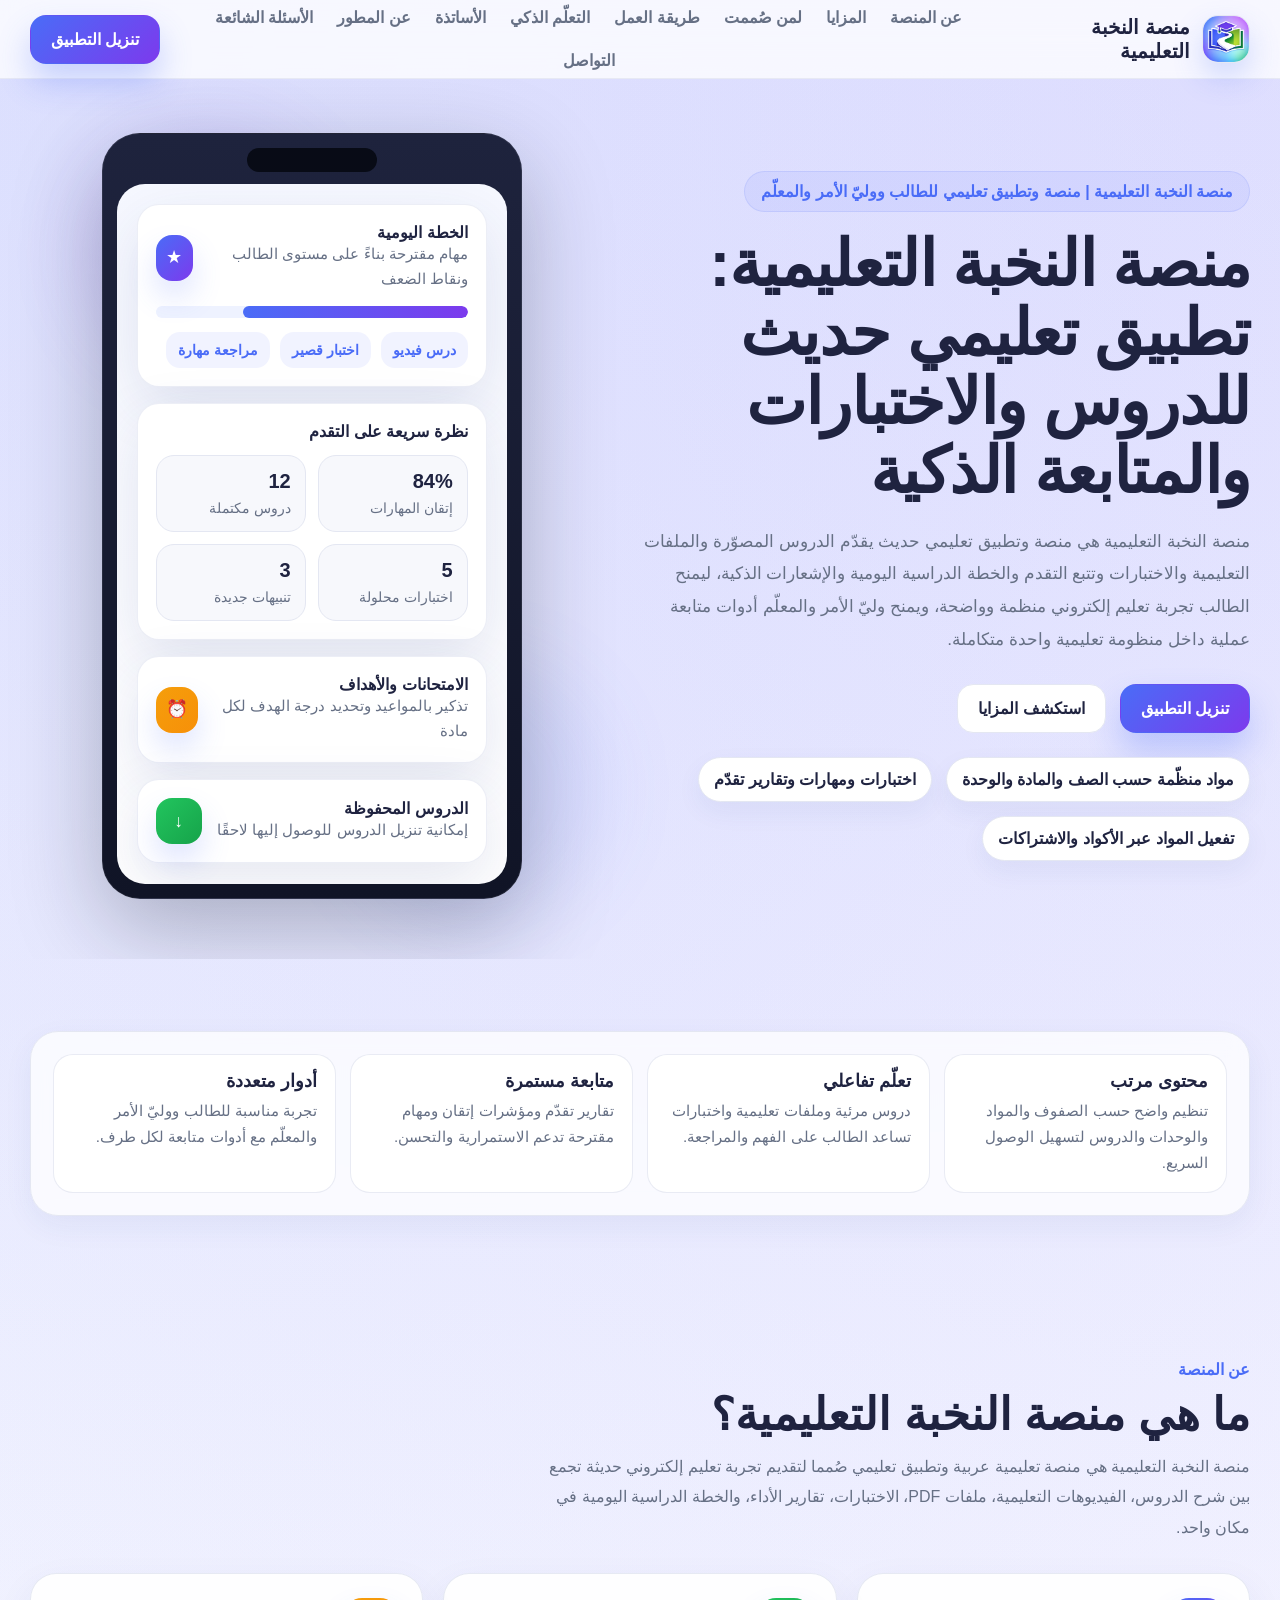
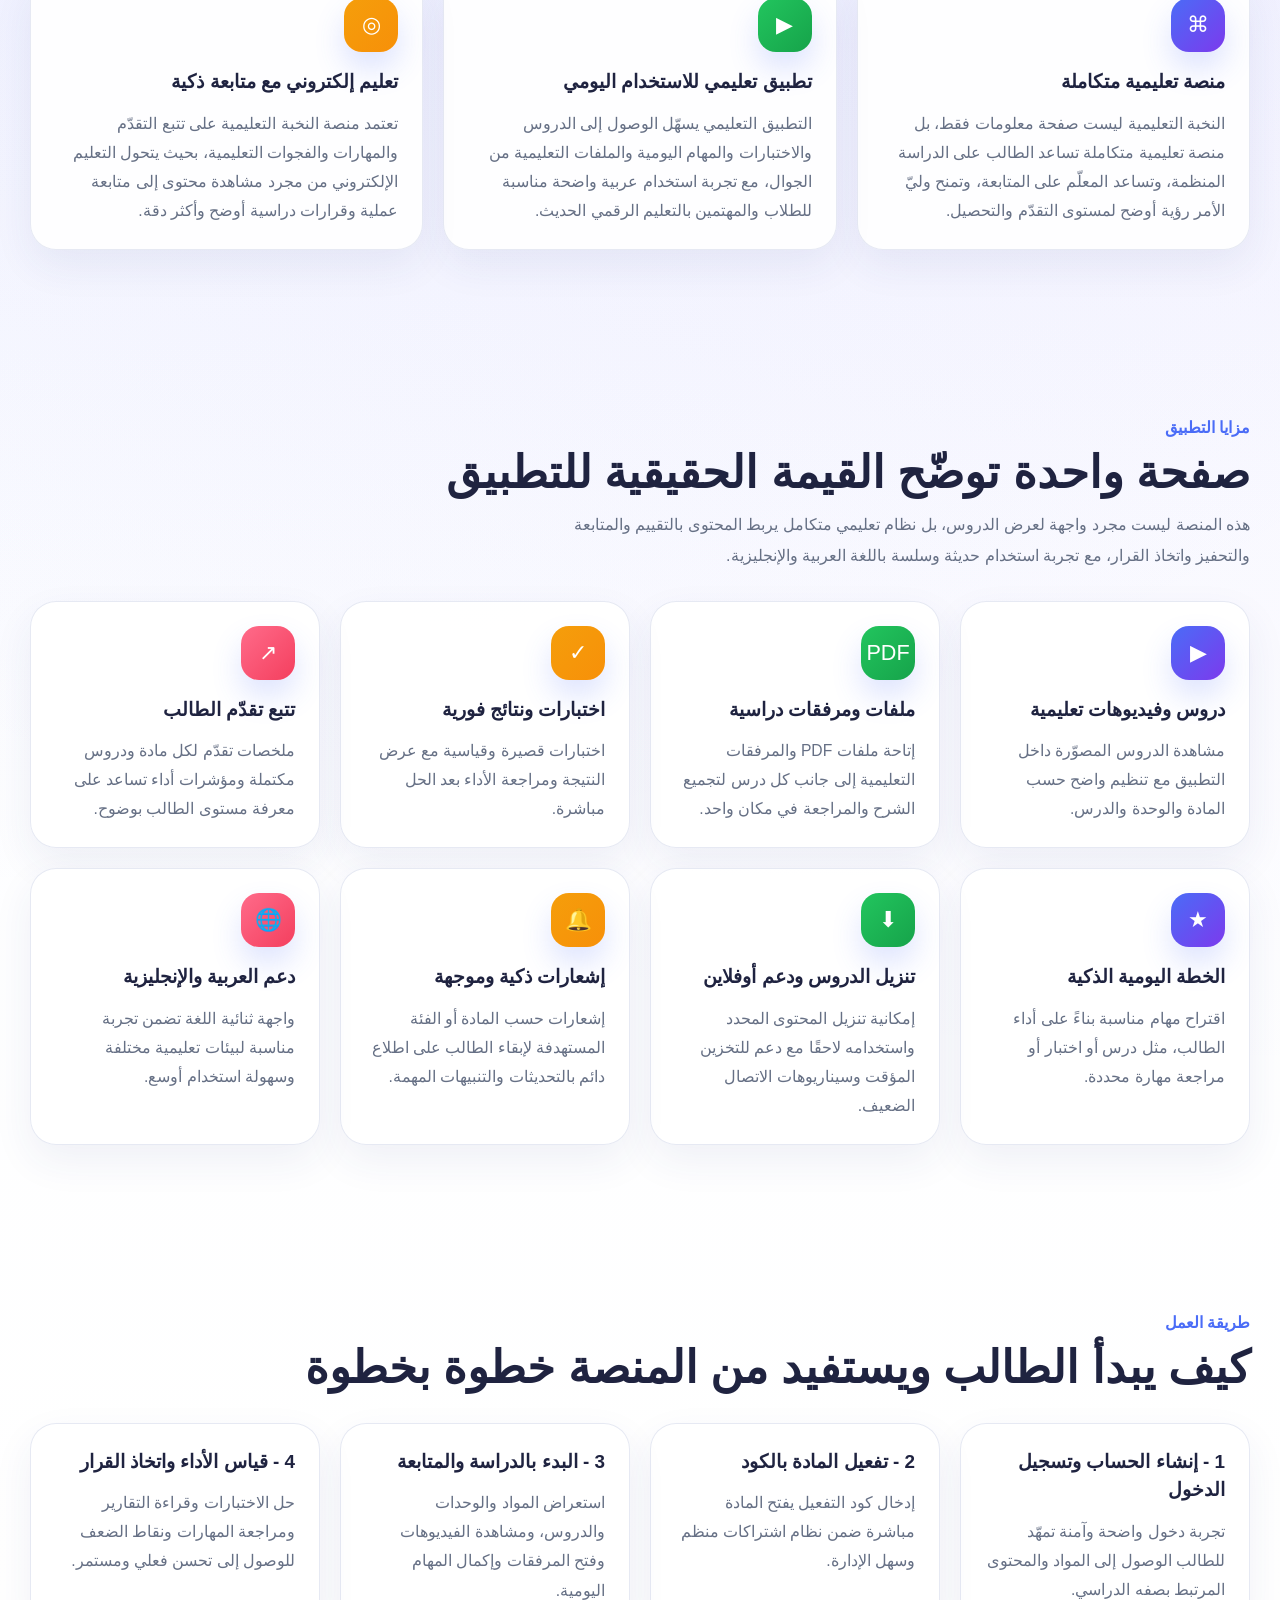
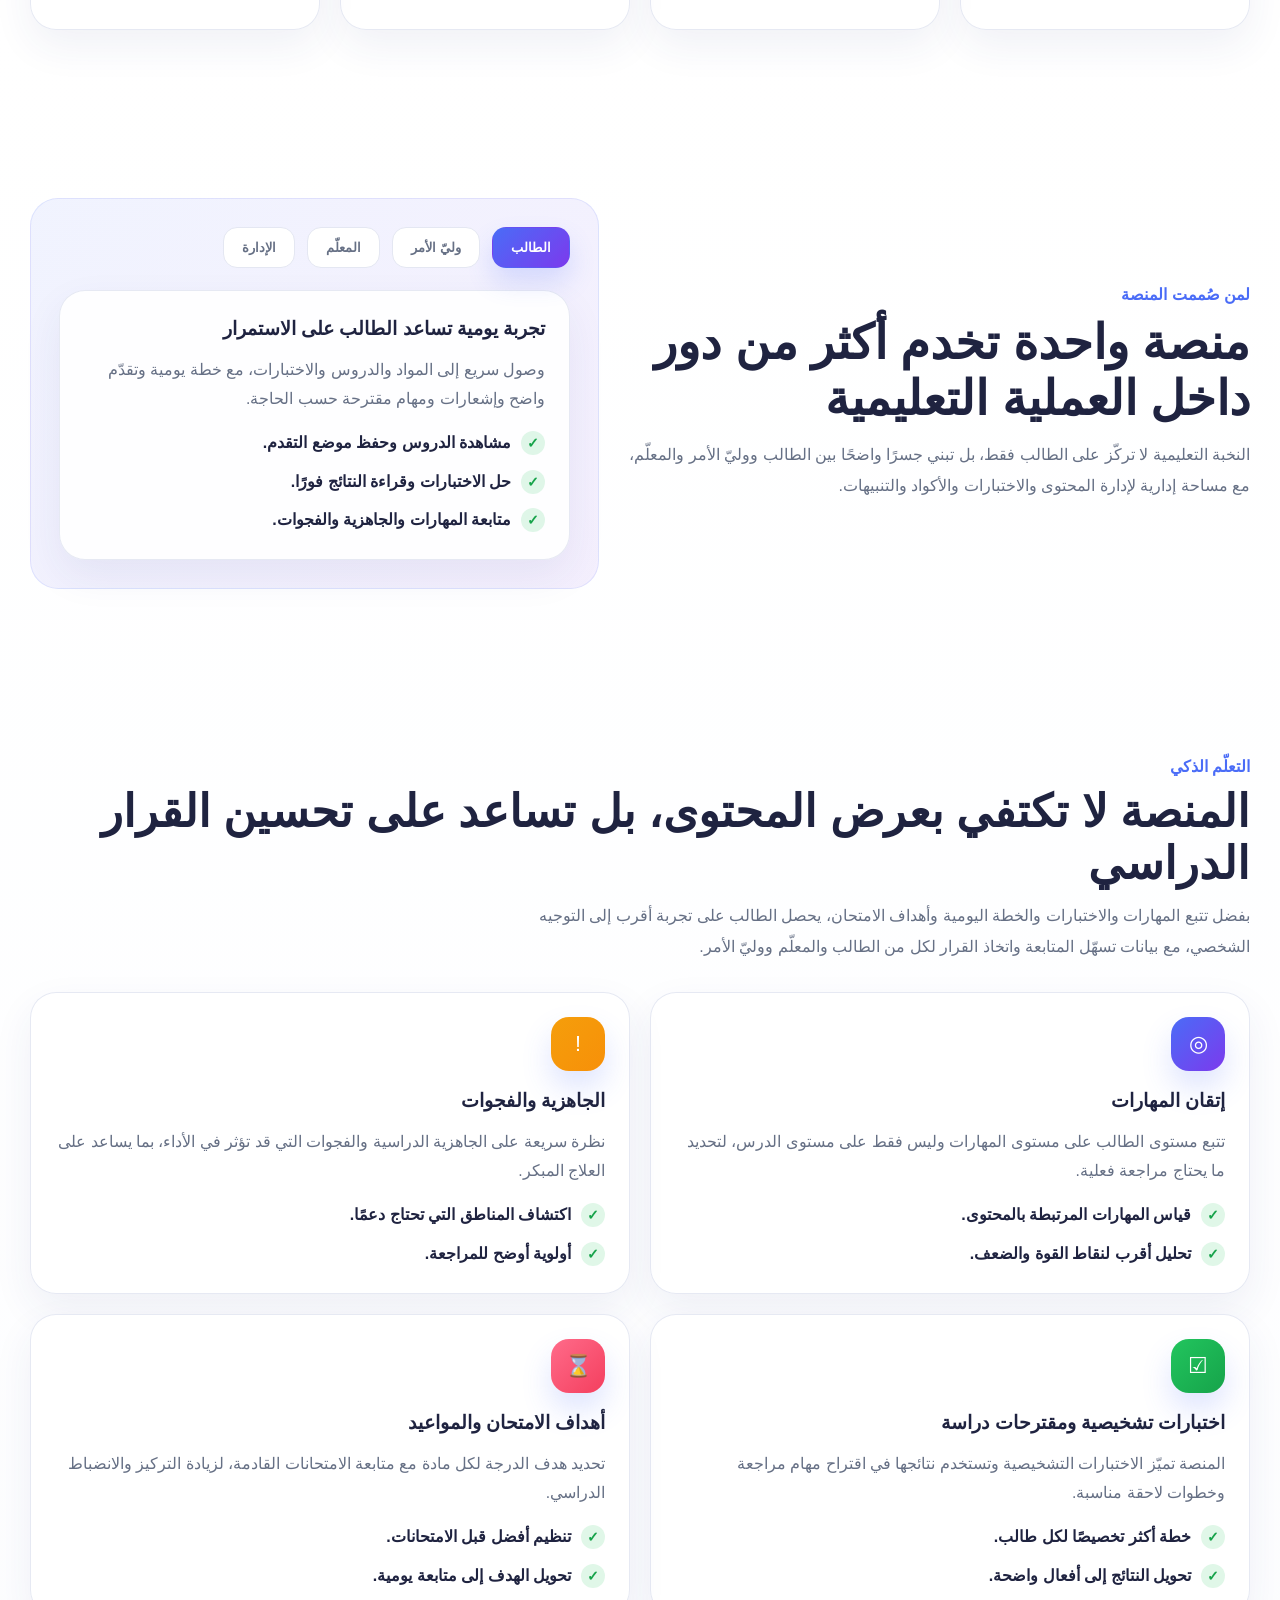
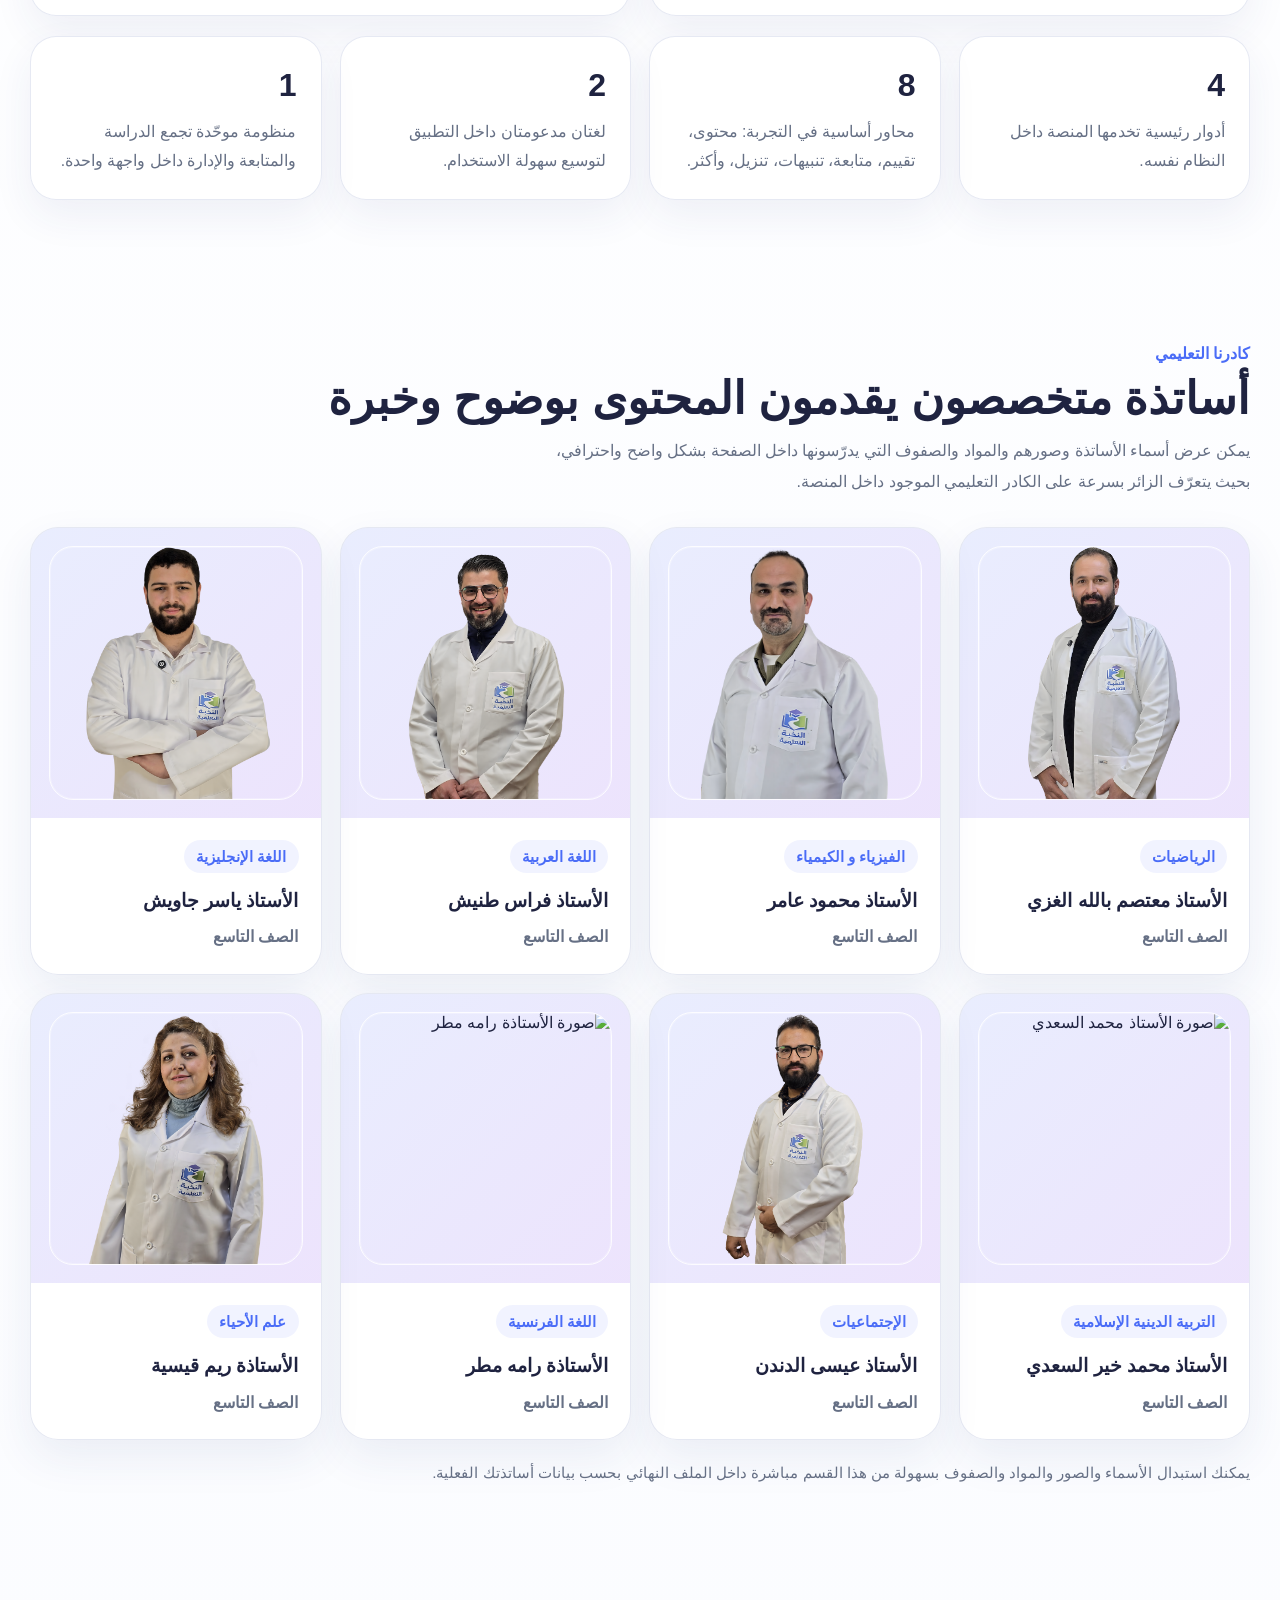
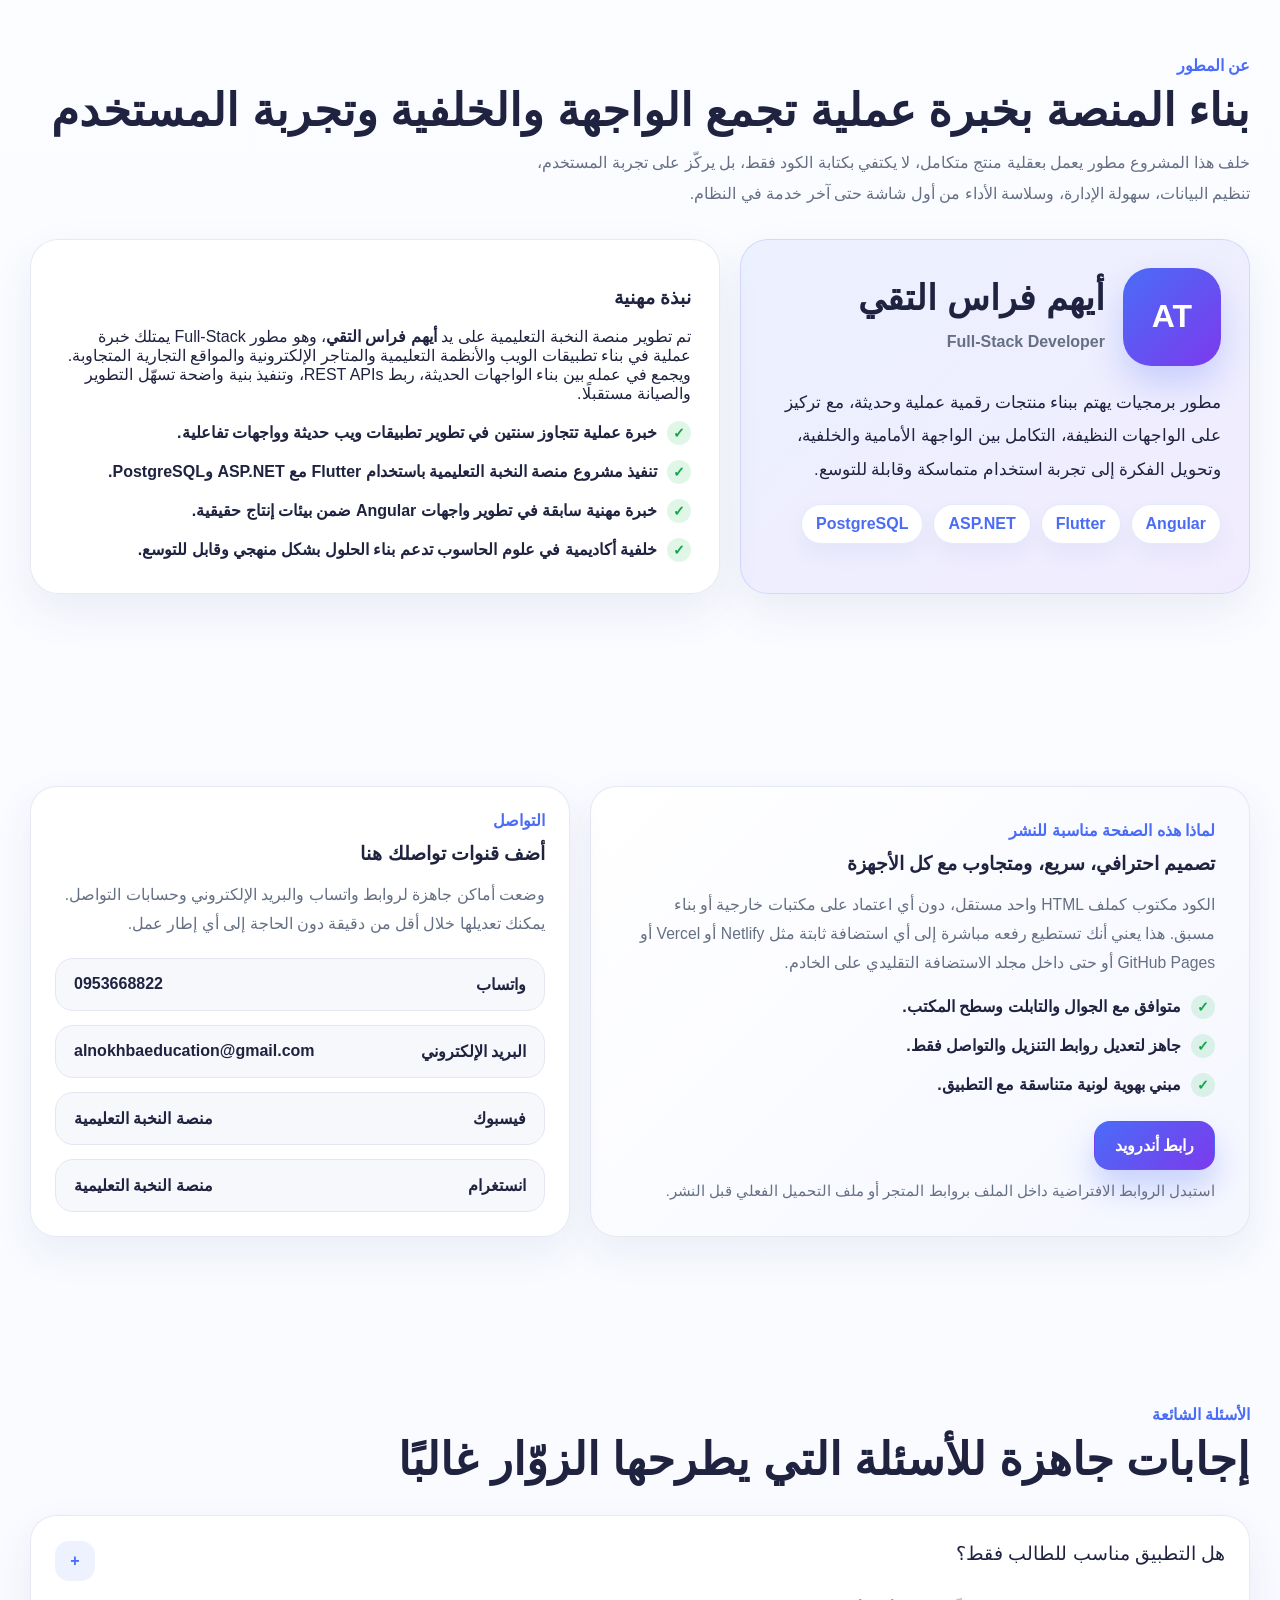
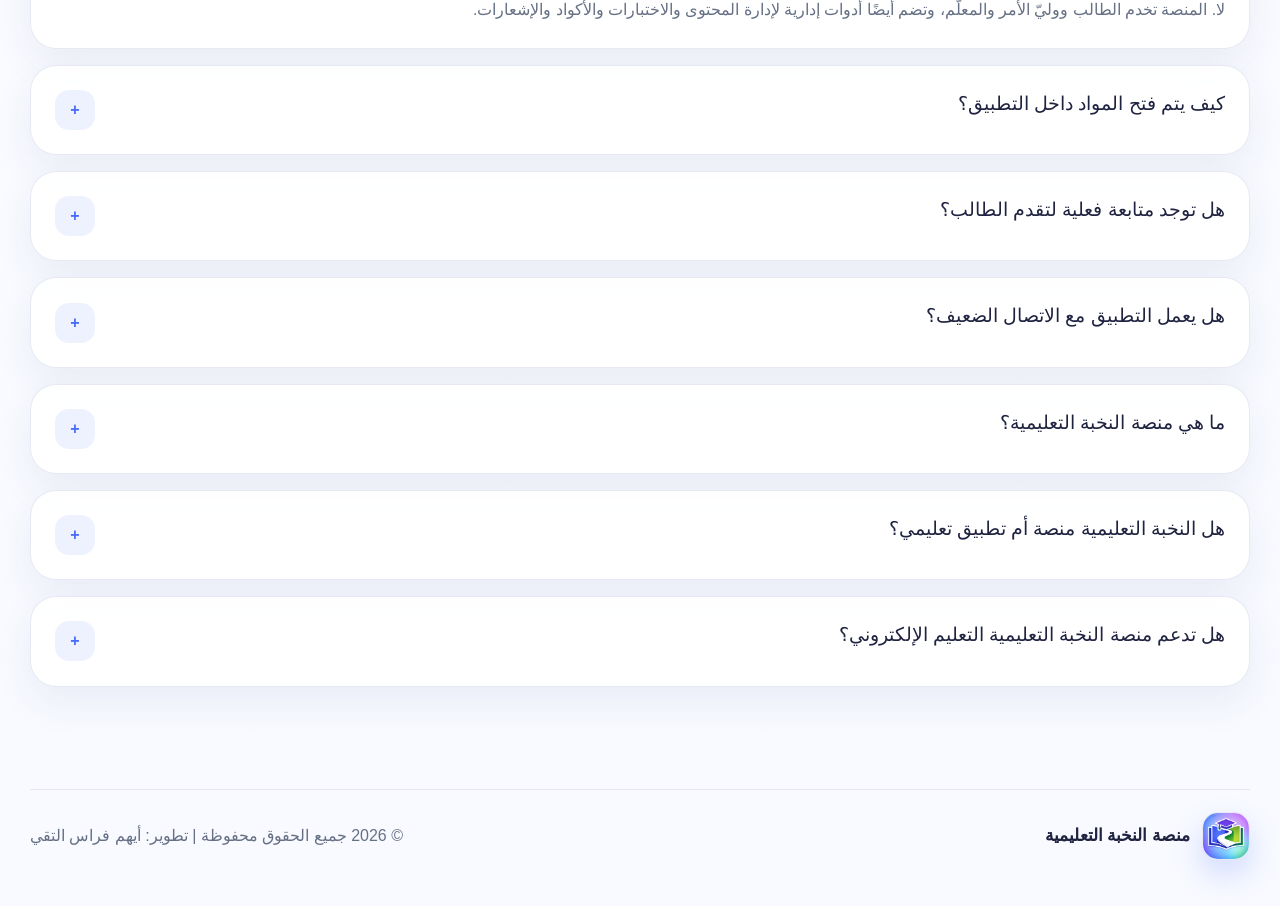
==== index.html @ c8207cd1 "#7 : edits photo" ====
<!DOCTYPE html>
<html lang="ar" dir="rtl">
<head>
  <meta charset="UTF-8" />
  <meta name="viewport" content="width=device-width, initial-scale=1.0" />

  <title>منصة النخبة التعليمية | تطبيق تعليمي للدروس والاختبارات والمتابعة الذكية</title>
  <meta name="description" content="منصة النخبة التعليمية هي منصة وتطبيق تعليمي حديث يوفّر الدروس والفيديوهات التعليمية والاختبارات وتتبع التقدم والخطة الدراسية اليومية والمتابعة الذكية للطلاب." />
  <meta name="keywords" content="منصة النخبة التعليمية, النخبة التعليمية, النخبة, التعليم, منصة تعليمية, تطبيق تعليمي, تعليم إلكتروني, دروس, اختبارات, متابعة الطلاب, الخطة الدراسية, تعليم ذكي" />
  <meta name="robots" content="index, follow, max-image-preview:large" />
  <meta name="author" content="أيهم فراس التقي" />
  <meta name="theme-color" content="#4A6CF7" />

  <link rel="canonical" href="https://alnokhbaeducation.com/" />
  <link rel="icon" type="image/jpeg" href="logo.jpg" />

  <meta property="og:locale" content="ar_AR" />
  <meta property="og:title" content="منصة النخبة التعليمية" />
  <meta property="og:description" content="تجربة تعليمية حديثة تجمع الدروس والفيديوهات والاختبارات والمتابعة الذكية وتقارير الأداء في مكان واحد." />
  <meta property="og:type" content="website" />
  <meta property="og:url" content="https://alnokhbaeducation.com/" />
  <meta property="og:site_name" content="منصة النخبة التعليمية" />
  <meta property="og:image" content="https://alnokhbaeducation.com/logo.jpg" />
  <meta property="og:image:alt" content="شعار منصة النخبة التعليمية" />

  <meta name="twitter:card" content="summary_large_image" />
  <meta name="twitter:title" content="منصة النخبة التعليمية" />
  <meta name="twitter:description" content="تطبيق ومنصة تعليمية للدروس والاختبارات والمتابعة الذكية والخطة الدراسية اليومية." />
  <meta name="twitter:image" content="https://alnokhbaeducation.com/logo.jpg" />

  <script type="application/ld+json">
  {
    "@context": "https://schema.org",
    "@graph": [
      {
        "@type": "EducationalOrganization",
        "name": "منصة النخبة التعليمية",
        "alternateName": ["النخبة التعليمية", "النخبة"],
        "url": "https://alnokhbaeducation.com/",
        "logo": "https://alnokhbaeducation.com/logo.jpg",
        "description": "منصة تعليمية حديثة للدروس والفيديوهات التعليمية والاختبارات والمتابعة الذكية وتتبع التقدم والخطة اليومية.",
        "inLanguage": "ar",
        "keywords": [
          "منصة النخبة التعليمية",
          "النخبة التعليمية",
          "النخبة",
          "التعليم",
          "منصة تعليمية",
          "تطبيق تعليمي",
          "تعليم إلكتروني",
          "اختبارات",
          "دروس"
        ]
      },
      {
        "@type": "WebSite",
        "name": "منصة النخبة التعليمية",
        "url": "https://alnokhbaeducation.com/",
        "inLanguage": "ar",
        "potentialAction": {
          "@type": "SearchAction",
          "target": "https://alnokhbaeducation.com/?q={search_term_string}",
          "query-input": "required name=search_term_string"
        }
      }
    ]
  }
  </script>
  <style>
    :root {
      --primary: #4A6CF7;
      --primary-2: #6C4DFF;
      --secondary: #22C55E;
      --accent: #7C3AED;
      --dark: #121212;
      --text: #1F2340;
      --muted: #667085;
      --line: #E4E7F2;
      --surface: #ffffff;
      --surface-2: #F7F8FC;
      --surface-3: #EEF2FF;
      --danger: #FF6B8A;
      --warning: #F79009;
      --shadow: 0 20px 60px rgba(41, 61, 133, 0.12);
      --radius-xl: 30px;
      --radius-lg: 22px;
      --radius-md: 16px;
      --max: 1220px;
    }

    * { box-sizing: border-box; }
    html { scroll-behavior: smooth; }
    body {
      margin: 0;
      font-family: "Segoe UI", Tahoma, Arial, sans-serif;
      color: var(--text);
      background:
        radial-gradient(circle at top right, rgba(108, 77, 255, 0.12), transparent 30%),
        radial-gradient(circle at top left, rgba(74, 108, 247, 0.12), transparent 28%),
        linear-gradient(180deg, #F8FAFF 0%, #FFFFFF 36%, #F8FAFF 100%);
    }

    a { color: inherit; text-decoration: none; }
    img { max-width: 100%; display: block; }
    .container { width: min(calc(100% - 32px), var(--max)); margin-inline: auto; }
    .section { padding: 96px 0; }
    .section-sm { padding: 72px 0; }

    .topbar {
      position: sticky;
      top: 0;
      z-index: 100;
      backdrop-filter: blur(18px);
      background: rgba(255,255,255,0.76);
      border-bottom: 1px solid rgba(228, 231, 242, 0.85);
    }

    .nav {
      display: flex;
      align-items: center;
      justify-content: space-between;
      gap: 18px;
      min-height: 78px;
    }

    .brand {
      display: inline-flex;
      align-items: center;
      gap: 12px;
      font-weight: 900;
      font-size: 1.05rem;
      color: var(--text);
    }

    .brand-mark {
      width: 48px;
      height: 48px;
      border-radius: 16px;
      overflow: hidden;
      background: #ffffff;
      display: grid;
      place-items: center;
      box-shadow: 0 14px 30px rgba(74,108,247,0.22);
      border: 1px solid rgba(228, 231, 242, 0.9);
      flex-shrink: 0;
    }

    .brand-mark img {
      width: 100%;
      height: 100%;
      object-fit: cover;
      display: block;
    }

    .nav-links {
      display: flex;
      align-items: center;
      gap: 24px;
      color: var(--muted);
      font-weight: 700;
      flex-wrap: wrap;
      justify-content: center;
    }

    .nav-links a:hover,
    .nav-links a.active { color: var(--primary); }

    .nav-actions {
      display: flex;
      align-items: center;
      gap: 12px;
    }

    .download-desktop {
      display: inline-flex;
    }

    .menu-btn {
      display: none;
      width: 46px;
      height: 46px;
      border-radius: 14px;
      border: 1px solid var(--line);
      background: white;
      font-size: 1.2rem;
      cursor: pointer;
    }

    .btn {
      display: inline-flex;
      align-items: center;
      justify-content: center;
      gap: 10px;
      padding: 14px 20px;
      border-radius: 16px;
      font-weight: 800;
      transition: transform .2s ease, box-shadow .2s ease, background .2s ease;
      border: 1px solid transparent;
      cursor: pointer;
      white-space: nowrap;
    }

    .btn:hover { transform: translateY(-2px); }

    .btn-primary {
      color: white;
      background: linear-gradient(135deg, var(--primary), var(--accent));
      box-shadow: 0 18px 32px rgba(74,108,247,0.28);
    }

    .btn-soft {
      background: white;
      border-color: var(--line);
      color: var(--text);
    }

    .hero {
      padding: 54px 0 60px;
      overflow: hidden;
    }

    .hero-grid {
      display: grid;
      grid-template-columns: 1.05fr .95fr;
      gap: 34px;
      align-items: center;
    }

    .eyebrow {
      display: inline-flex;
      align-items: center;
      gap: 10px;
      padding: 10px 16px;
      border-radius: 999px;
      background: rgba(74,108,247,0.08);
      color: var(--primary);
      font-weight: 800;
      margin-bottom: 18px;
      border: 1px solid rgba(74,108,247,0.12);
    }

    h1 {
      font-size: clamp(2.1rem, 5vw, 4.2rem);
      line-height: 1.08;
      margin: 0 0 18px;
      letter-spacing: -0.02em;
    }

    .hero p {
      margin: 0;
      color: var(--muted);
      font-size: 1.08rem;
      line-height: 1.9;
      max-width: 720px;
    }

    .hero-actions,
    .hero-meta {
      display: flex;
      flex-wrap: wrap;
      gap: 14px;
      margin-top: 28px;
    }

    .hero-meta { margin-top: 24px; }

    .pill {
      display: inline-flex;
      align-items: center;
      gap: 10px;
      padding: 12px 15px;
      border-radius: 999px;
      background: white;
      border: 1px solid var(--line);
      color: var(--text);
      font-weight: 700;
      box-shadow: 0 10px 26px rgba(41, 61, 133, 0.06);
    }

    .hero-side { position: relative; }

    .glow,
    .glow-2 {
      position: absolute;
      inset: auto;
      border-radius: 999px;
      filter: blur(40px);
      opacity: .5;
      pointer-events: none;
    }

    .glow {
      width: 240px;
      height: 240px;
      background: rgba(124,58,237,0.25);
      top: 0;
      left: 10%;
    }

    .glow-2 {
      width: 260px;
      height: 260px;
      background: rgba(74,108,247,0.2);
      bottom: -20px;
      right: -10px;
    }

    .phone {
      position: relative;
      max-width: 420px;
      margin-inline: auto;
      padding: 14px;
      border-radius: 38px;
      background: linear-gradient(180deg, #1E233D, #101426);
      box-shadow: 0 30px 90px rgba(16,20,38,0.28);
      border: 1px solid rgba(255,255,255,0.08);
    }

    .phone-notch {
      width: 130px;
      height: 24px;
      border-radius: 999px;
      background: #080B16;
      margin: 0 auto 12px;
    }

    .phone-screen {
      background: linear-gradient(180deg, #F6F8FF 0%, #FFFFFF 100%);
      border-radius: 28px;
      padding: 20px;
      overflow: hidden;
      min-height: 700px;
      position: relative;
    }

    .screen-card {
      background: white;
      border-radius: 22px;
      padding: 18px;
      box-shadow: var(--shadow);
      border: 1px solid rgba(228,231,242,0.7);
    }

    .screen-card + .screen-card { margin-top: 16px; }

    .screen-row {
      display: flex;
      align-items: center;
      justify-content: space-between;
      gap: 12px;
    }

    .screen-title {
      font-weight: 900;
      font-size: 1rem;
    }

    .screen-muted {
      color: var(--muted);
      font-size: .92rem;
      line-height: 1.7;
    }

    .progress {
      margin-top: 14px;
      height: 12px;
      background: #EEF2FF;
      border-radius: 999px;
      overflow: hidden;
    }

    .progress > span {
      display: block;
      height: 100%;
      border-radius: inherit;
      background: linear-gradient(90deg, var(--primary), var(--accent));
    }

    .mini-grid {
      display: grid;
      grid-template-columns: repeat(2, 1fr);
      gap: 12px;
      margin-top: 14px;
    }

    .mini-item {
      padding: 14px;
      border-radius: 18px;
      background: var(--surface-2);
      border: 1px solid var(--line);
    }

    .mini-item b { display: block; margin-bottom: 6px; font-size: 1.25rem; }
    .mini-item span { color: var(--muted); font-size: .88rem; }

    .chip-row { display: flex; gap: 10px; flex-wrap: wrap; margin-top: 14px; }
    .chip {
      padding: 10px 12px;
      border-radius: 14px;
      background: rgba(74,108,247,0.08);
      color: var(--primary);
      font-weight: 800;
      font-size: .9rem;
    }

    .trusted {
      padding: 22px;
      border: 1px solid var(--line);
      border-radius: 28px;
      background: rgba(255,255,255,0.75);
      backdrop-filter: blur(10px);
      display: grid;
      grid-template-columns: repeat(4, 1fr);
      gap: 14px;
      box-shadow: 0 10px 30px rgba(41,61,133,0.06);
    }

    .trusted-item {
      padding: 16px 18px;
      border-radius: 20px;
      background: white;
      border: 1px solid rgba(228,231,242,.8);
      min-height: 100%;
    }

    .trusted-item b {
      display: block;
      margin-bottom: 6px;
      font-size: 1.1rem;
    }

    .trusted-item span {
      color: var(--muted);
      line-height: 1.7;
      font-size: .95rem;
    }

    .section-head {
      display: flex;
      align-items: end;
      justify-content: space-between;
      gap: 20px;
      margin-bottom: 30px;
      flex-wrap: wrap;
    }

    .section-head h2 {
      margin: 0;
      font-size: clamp(1.7rem, 4vw, 2.8rem);
      line-height: 1.15;
    }

    .section-head p {
      margin: 12px 0 0;
      color: var(--muted);
      line-height: 1.9;
      max-width: 720px;
    }

    .section-tag {
      display: inline-flex;
      align-items: center;
      gap: 8px;
      color: var(--primary);
      font-weight: 800;
      margin-bottom: 10px;
    }

    .grid-3,
    .grid-4,
    .grid-2 {
      display: grid;
      gap: 20px;
    }

    .grid-3 { grid-template-columns: repeat(3, 1fr); }
    .grid-4 { grid-template-columns: repeat(4, 1fr); }
    .grid-2 { grid-template-columns: repeat(2, 1fr); }

    .feature-card,
    .info-card,
    .step,
    .audience-panel,
    .faq-item,
    .cta-box,
    .contact-box,
    .stat-card {
      background: rgba(255,255,255,0.9);
      border: 1px solid rgba(228,231,242,0.9);
      border-radius: 26px;
      padding: 24px;
      box-shadow: 0 16px 40px rgba(41,61,133,0.07);
    }

    .feature-card:hover,
    .info-card:hover,
    .step:hover,
    .stat-card:hover {
      transform: translateY(-4px);
      transition: transform .2s ease;
    }

    .icon {
      width: 54px;
      height: 54px;
      border-radius: 18px;
      display: grid;
      place-items: center;
      color: white;
      font-size: 1.35rem;
      margin-bottom: 16px;
      box-shadow: 0 16px 30px rgba(74,108,247,0.18);
    }

    .icon.primary { background: linear-gradient(135deg, var(--primary), var(--accent)); }
    .icon.success { background: linear-gradient(135deg, var(--secondary), #16A34A); }
    .icon.warning { background: linear-gradient(135deg, #F59E0B, var(--warning)); }
    .icon.pink { background: linear-gradient(135deg, #FF6B8A, #F43F5E); }

    .feature-card h3,
    .info-card h3,
    .step h3,
    .audience-panel h3,
    .cta-box h3,
    .contact-box h3,
    .faq-q,
    .stat-card h3 {
      margin: 0 0 12px;
      font-size: 1.18rem;
      line-height: 1.5;
    }

    .feature-card p,
    .info-card p,
    .step p,
    .audience-panel p,
    .cta-box p,
    .contact-box p,
    .faq-a,
    .stat-card p {
      margin: 0;
      color: var(--muted);
      line-height: 1.85;
      font-size: .98rem;
    }

    .list {
      margin: 16px 0 0;
      padding: 0;
      list-style: none;
      display: grid;
      gap: 10px;
    }

    .list li {
      display: flex;
      align-items: start;
      gap: 10px;
      color: var(--text);
      line-height: 1.8;
      font-weight: 600;
    }

    .check {
      width: 24px;
      height: 24px;
      border-radius: 999px;
      background: rgba(34,197,94,.14);
      color: #16A34A;
      display: inline-grid;
      place-items: center;
      flex: 0 0 24px;
      font-size: .9rem;
      margin-top: 2px;
    }

    .steps {
      counter-reset: steps;
    }

    .step {
      position: relative;
      /* padding-top: 72px; */
    }

    /* .step::before {
      counter-increment: steps;
      content: counter(steps);
      position: absolute;
      top: 22px;
      right: 22px;
      width: 40px;
      height: 40px;
      border-radius: 14px;
      background: linear-gradient(135deg, var(--primary), var(--accent));
      color: white;
      display: grid;
      place-items: center;
      font-weight: 900;
      box-shadow: 0 14px 26px rgba(74,108,247,0.28);
    } */

    .audience-switch {
      display: flex;
      gap: 12px;
      flex-wrap: wrap;
      margin-bottom: 22px;
    }

    .tab-btn {
      border: 1px solid var(--line);
      background: white;
      padding: 12px 18px;
      border-radius: 14px;
      font-weight: 800;
      color: var(--muted);
      cursor: pointer;
    }

    .tab-btn.active {
      color: white;
      border-color: transparent;
      background: linear-gradient(135deg, var(--primary), var(--accent));
      box-shadow: 0 14px 26px rgba(74,108,247,0.18);
    }

    .audience-panels > .audience-panel { display: none; }
    .audience-panels > .audience-panel.active { display: block; }

    .stats-strip {
      display: grid;
      grid-template-columns: repeat(4, 1fr);
      gap: 18px;
      margin-top: 20px;
    }

    .stat-card h3 {
      font-size: 2rem;
      margin-bottom: 8px;
    }

    .gradient-box {
      background: linear-gradient(135deg, rgba(74,108,247,.08), rgba(124,58,237,.08));
      border: 1px solid rgba(74,108,247,.12);
      border-radius: 28px;
      padding: 28px;
    }

    .split {
      display: grid;
      grid-template-columns: 1.05fr .95fr;
      gap: 22px;
      align-items: center;
    }

    .faq-list {
      display: grid;
      gap: 16px;
    }

    .faq-item summary {
      list-style: none;
      cursor: pointer;
      display: flex;
      align-items: center;
      justify-content: space-between;
      gap: 16px;
    }

    .faq-item summary::-webkit-details-marker { display: none; }

    .faq-icon {
      width: 40px;
      height: 40px;
      border-radius: 14px;
      background: var(--surface-3);
      color: var(--primary);
      display: grid;
      place-items: center;
      font-weight: 900;
      flex: 0 0 40px;
    }

    .faq-a { padding-top: 14px; }

    .cta-box {
      padding: 34px;
      background: linear-gradient(135deg, #FFFFFF, #F5F7FF);
    }

    .cta-actions {
      display: flex;
      gap: 14px;
      flex-wrap: wrap;
      margin-top: 22px;
    }

    .contact-grid {
      display: grid;
      grid-template-columns: 1.1fr .9fr;
      gap: 20px;
    }

    .contact-list {
      display: grid;
      gap: 14px;
      margin-top: 20px;
    }

    .contact-item {
      display: flex;
      align-items: center;
      justify-content: space-between;
      gap: 16px;
      padding: 16px 18px;
      border-radius: 18px;
      background: var(--surface-2);
      border: 1px solid var(--line);
      font-weight: 700;
    }


    .teachers-grid {
      display: grid;
      grid-template-columns: repeat(4, 1fr);
      gap: 18px;
    }

    .teacher-card {
      background: rgba(255,255,255,0.94);
      border: 1px solid rgba(228,231,242,0.95);
      border-radius: 28px;
      overflow: hidden;
      box-shadow: 0 18px 44px rgba(41,61,133,0.08);
      transition: transform .2s ease, box-shadow .2s ease;
    }

    .teacher-card:hover {
      transform: translateY(-4px);
      box-shadow: 0 24px 52px rgba(41,61,133,0.12);
    }

    .teacher-photo {
      aspect-ratio: 1 / 1;
      background: linear-gradient(135deg, rgba(74,108,247,.12), rgba(124,58,237,.14));
      padding: 18px;
    }

    .teacher-photo img {
      width: 100%;
      height: 100%;
      object-fit: contain;
      border-radius: 24px;
      border: 1px solid rgba(255,255,255,0.85);
      box-shadow: inset 0 0 0 1px rgba(255,255,255,.25);
    }

    .teacher-body {
      padding: 22px;
    }

    .teacher-subject {
      display: inline-flex;
      align-items: center;
      padding: 8px 12px;
      border-radius: 999px;
      background: rgba(74,108,247,.08);
      color: var(--primary);
      font-weight: 800;
      font-size: .92rem;
      margin-bottom: 14px;
    }

    .teacher-name {
      margin: 0 0 8px;
      font-size: 1.18rem;
      line-height: 1.5;
    }

    .teacher-grade {
      margin: 0;
      color: var(--muted);
      line-height: 1.8;
      font-weight: 700;
    }

    .teacher-note {
      margin-top: 18px;
      color: var(--muted);
      line-height: 1.9;
      font-size: .96rem;
    }


    .developer-wrap {
      display: grid;
      grid-template-columns: .85fr 1.15fr;
      gap: 20px;
      align-items: stretch;
    }

    .developer-card {
      background: rgba(255,255,255,0.92);
      border: 1px solid rgba(228,231,242,0.9);
      border-radius: 28px;
      padding: 28px;
      box-shadow: 0 18px 44px rgba(41,61,133,0.08);
      height: 100%;
    }

    .developer-card.primary {
      background: linear-gradient(135deg, rgba(74,108,247,.08), rgba(124,58,237,.08));
      border-color: rgba(74,108,247,.16);
    }

    .developer-header {
      display: flex;
      align-items: center;
      gap: 18px;
      margin-bottom: 20px;
      flex-wrap: wrap;
    }

    .developer-avatar {
      width: 98px;
      height: 98px;
      border-radius: 28px;
      display: grid;
      place-items: center;
      color: white;
      font-size: 2rem;
      font-weight: 900;
      background: linear-gradient(135deg, var(--primary), var(--accent));
      box-shadow: 0 18px 34px rgba(74,108,247,0.24);
      flex: 0 0 98px;
    }

    .developer-name {
      margin: 0;
      font-size: clamp(1.5rem, 3vw, 2.2rem);
      line-height: 1.2;
    }

    .developer-role {
      margin-top: 8px;
      color: var(--muted);
      font-weight: 700;
      line-height: 1.8;
    }

    .developer-badges {
      display: flex;
      gap: 10px;
      flex-wrap: wrap;
      margin-top: 18px;
    }

    .developer-badge {
      padding: 10px 14px;
      border-radius: 999px;
      background: white;
      border: 1px solid rgba(74,108,247,.14);
      color: var(--primary);
      font-weight: 800;
      box-shadow: 0 10px 22px rgba(41,61,133,.05);
    }

    .developer-lead {
      font-size: 1.04rem;
      color: var(--text);
      line-height: 2;
      margin: 0 0 18px;
    }

    .footer {
      padding: 30px 0 46px;
      color: var(--muted);
    }

    .footer-box {
      display: flex;
      align-items: center;
      justify-content: space-between;
      gap: 16px;
      flex-wrap: wrap;
      border-top: 1px solid var(--line);
      padding-top: 22px;
    }

    .note {
      margin-top: 12px;
      color: var(--muted);
      font-size: .92rem;
    }

    .mobile-nav {
      display: none;
      padding: 0 0 18px;
    }

    .mobile-nav.open { display: block; }
    .mobile-nav .nav-links { flex-direction: column; align-items: stretch; gap: 10px; }
    .mobile-nav .nav-links a {
      background: white;
      padding: 14px 16px;
      border-radius: 14px;
      border: 1px solid var(--line);
    }

    .mobile-actions {
      display: grid;
      gap: 10px;
      margin-top: 12px;
    }

    @media (max-width: 1080px) {
      .hero-grid,
      .split,
      .contact-grid,
      .grid-4,
      .stats-strip,
      .trusted,
      .developer-wrap,
      .teachers-grid { grid-template-columns: repeat(2, 1fr); }
      .grid-3 { grid-template-columns: repeat(2, 1fr); }
    }

    @media (max-width: 860px) {
      .nav-links,
      .download-desktop,
      .nav-actions .btn-soft { display: none; }
      .menu-btn { display: inline-grid; place-items: center; }
      .hero { padding-top: 34px; }
      .hero-grid,
      .split,
      .contact-grid,
      .grid-3,
      .grid-4,
      .grid-2,
      .stats-strip,
      .trusted,
      .developer-wrap,
      .teachers-grid { grid-template-columns: 1fr; }
      .section { padding: 78px 0; }
      .phone-screen { min-height: auto; }
    }

    @media (max-width: 560px) {
      .container { width: min(calc(100% - 22px), var(--max)); }
      .nav { min-height: 72px; }
      .brand-mark { width: 42px; height: 42px; }
      .btn { width: 100%; }
      .hero-actions .btn,
      .cta-actions .btn { width: 100%; }
      .hero-actions,
      .cta-actions,
      .hero-meta,
      .audience-switch { display: grid; grid-template-columns: 1fr; }
      .feature-card,
      .info-card,
      .step,
      .audience-panel,
      .faq-item,
      .cta-box,
      .contact-box,
      .stat-card { padding: 20px; border-radius: 22px; }
      .phone { padding: 12px; border-radius: 30px; }
      .phone-screen { padding: 16px; border-radius: 24px; }
    }
  </style>
</head>
<body>
  <header class="topbar">
    <div class="container">
      <nav class="nav" aria-label="التنقل الرئيسي">
        <a href="#home" class="brand" aria-label="العودة إلى الأعلى">
          <span class="brand-mark"><img src="logo.jpg" alt="شعار منصة النخبة التعليمية" /></span>
          <span style="
    font-size: 20px;
    font-weight: 700;
" >
            منصة النخبة التعليمية
          </span>
        </a>

        <div class="nav-links">
          <a href="#about-platform">عن المنصة</a>
          <a href="#features">المزايا</a>
          <a href="#audiences">لمن صُممت</a>
          <a href="#workflow">طريقة العمل</a>
          <a href="#smart">التعلّم الذكي</a>
          <a href="#teachers">الأساتذة</a>
          <a href="#developer">عن المطور</a>
          <a href="#faq">الأسئلة الشائعة</a>
          <a href="#contact">التواصل</a>
        </div>

        <div class="nav-actions">
          <a class="btn btn-primary download-desktop" href="https://pub-a3f00092524d48538fb33acf6ce95c57.r2.dev/app/app-release.apk">تنزيل التطبيق</a>
          <button class="menu-btn" id="menuBtn" aria-label="فتح القائمة">☰</button>
        </div>
      </nav>
      <div class="mobile-nav" id="mobileNav">
        <div class="nav-links">
          <a href="#about-platform">عن المنصة</a>
          <a href="#features">المزايا</a>
          <a href="#audiences">لمن صُممت</a>
          <a href="#workflow">طريقة العمل</a>
          <a href="#smart">التعلّم الذكي</a>
          <a href="#teachers">الأساتذة</a>
          <a href="#developer">عن المطور</a>
          <a href="#faq">الأسئلة الشائعة</a>
          <a href="#contact">التواصل</a>
        </div>
        <!-- <div class="mobile-actions">
          <a class="btn btn-primary" href="https://pub-a3f00092524d48538fb33acf6ce95c57.r2.dev/app/%D8%A7%D9%84%D9%86%D8%AE%D8%A8%D8%A9%20%D8%A7%D9%84%D8%AA%D8%B9%D9%84%D9%8A%D9%85%D9%8A%D8%A9.apk">تنزيل التطبيق</a>
        </div> -->
      </div>
    </div>
  </header>

  <main id="home">
    <section class="hero">
      <div class="container hero-grid">
        <div>
          <span class="eyebrow">منصة النخبة التعليمية | منصة وتطبيق تعليمي للطالب ووليّ الأمر والمعلّم</span>
          <h1>منصة النخبة التعليمية: تطبيق تعليمي حديث للدروس والاختبارات والمتابعة الذكية</h1>
          <p>
            منصة النخبة التعليمية هي منصة وتطبيق تعليمي حديث يقدّم الدروس المصوّرة والملفات التعليمية والاختبارات وتتبع التقدم والخطة الدراسية اليومية والإشعارات الذكية،
            ليمنح الطالب تجربة تعليم إلكتروني منظمة وواضحة، ويمنح وليّ الأمر والمعلّم أدوات متابعة عملية داخل منظومة تعليمية واحدة متكاملة.
          </p>

          <div class="hero-actions">
            <a class="btn btn-primary" href="https://pub-a3f00092524d48538fb33acf6ce95c57.r2.dev/app/app-release.apk">تنزيل التطبيق</a>
            <a class="btn btn-soft" href="#features">استكشف المزايا</a>
          </div>

          <div class="hero-meta">
            <span class="pill">مواد منظّمة حسب الصف والمادة والوحدة</span>
            <span class="pill">اختبارات ومهارات وتقارير تقدّم</span>
            <span class="pill">تفعيل المواد عبر الأكواد والاشتراكات</span>
          </div>
        </div>

        <div class="hero-side">
          <div class="glow"></div>
          <div class="glow-2"></div>
          <div class="phone" aria-label="معاينة واجهة التطبيق">
            <div class="phone-notch"></div>
            <div class="phone-screen">
              <div class="screen-card">
                <div class="screen-row">
                  <div>
                    <div class="screen-title">الخطة اليومية</div>
                    <div class="screen-muted">مهام مقترحة بناءً على مستوى الطالب ونقاط الضعف</div>
                  </div>
                  <div class="icon primary" style="margin:0; width:46px; height:46px; border-radius:16px; font-size:1.1rem;">★</div>
                </div>
                <div class="progress"><span style="width: 72%"></span></div>
                <div class="chip-row">
                  <span class="chip">درس فيديو</span>
                  <span class="chip">اختبار قصير</span>
                  <span class="chip">مراجعة مهارة</span>
                </div>
              </div>

              <div class="screen-card">
                <div class="screen-title">نظرة سريعة على التقدم</div>
                <div class="mini-grid">
                  <div class="mini-item">
                    <b>84%</b>
                    <span>إتقان المهارات</span>
                  </div>
                  <div class="mini-item">
                    <b>12</b>
                    <span>دروس مكتملة</span>
                  </div>
                  <div class="mini-item">
                    <b>5</b>
                    <span>اختبارات محلولة</span>
                  </div>
                  <div class="mini-item">
                    <b>3</b>
                    <span>تنبيهات جديدة</span>
                  </div>
                </div>
              </div>

              <div class="screen-card">
                <div class="screen-row">
                  <div>
                    <div class="screen-title">الامتحانات والأهداف</div>
                    <div class="screen-muted">تذكير بالمواعيد وتحديد درجة الهدف لكل مادة</div>
                  </div>
                  <div class="icon warning" style="margin:0; width:46px; height:46px; border-radius:16px; font-size:1.1rem;">⏰</div>
                </div>
              </div>

              <div class="screen-card">
                <div class="screen-row">
                  <div>
                    <div class="screen-title">الدروس المحفوظة</div>
                    <div class="screen-muted">إمكانية تنزيل الدروس للوصول إليها لاحقًا</div>
                  </div>
                  <div class="icon success" style="margin:0; width:46px; height:46px; border-radius:16px; font-size:1.1rem;">↓</div>
                </div>
              </div>
            </div>
          </div>
        </div>
      </div>
    </section>

    <section class="section-sm">
      <div class="container">
        <div class="trusted">
          <div class="trusted-item">
            <b>محتوى مرتب</b>
            <span>تنظيم واضح حسب الصفوف والمواد والوحدات والدروس لتسهيل الوصول السريع.</span>
          </div>
          <div class="trusted-item">
            <b>تعلّم تفاعلي</b>
            <span>دروس مرئية وملفات تعليمية واختبارات تساعد الطالب على الفهم والمراجعة.</span>
          </div>
          <div class="trusted-item">
            <b>متابعة مستمرة</b>
            <span>تقارير تقدّم ومؤشرات إتقان ومهام مقترحة تدعم الاستمرارية والتحسن.</span>
          </div>
          <div class="trusted-item">
            <b>أدوار متعددة</b>
            <span>تجربة مناسبة للطالب ووليّ الأمر والمعلّم مع أدوات متابعة لكل طرف.</span>
          </div>
        </div>
      </div>
    </section>

    <section class="section-sm" id="about-platform">
      <div class="container">
        <div class="section-head">
          <div>
            <div class="section-tag">عن المنصة</div>
            <h2>ما هي منصة النخبة التعليمية؟</h2>
            <p>
              منصة النخبة التعليمية هي منصة تعليمية عربية وتطبيق تعليمي صُمما لتقديم تجربة تعليم إلكتروني حديثة تجمع بين شرح الدروس،
              الفيديوهات التعليمية، ملفات PDF، الاختبارات، تقارير الأداء، والخطة الدراسية اليومية في مكان واحد.
            </p>
          </div>
        </div>

        <div class="grid-3">
          <article class="info-card">
            <div class="icon primary">⌘</div>
            <h3>منصة تعليمية متكاملة</h3>
            <p>
              النخبة التعليمية ليست صفحة معلومات فقط، بل منصة تعليمية متكاملة تساعد الطالب على الدراسة المنظمة،
              وتساعد المعلّم على المتابعة، وتمنح وليّ الأمر رؤية أوضح لمستوى التقدّم والتحصيل.
            </p>
          </article>

          <article class="info-card">
            <div class="icon success">▶</div>
            <h3>تطبيق تعليمي للاستخدام اليومي</h3>
            <p>
              التطبيق التعليمي يسهّل الوصول إلى الدروس والاختبارات والمهام اليومية والملفات التعليمية من الجوال،
              مع تجربة استخدام عربية واضحة مناسبة للطلاب والمهتمين بالتعليم الرقمي الحديث.
            </p>
          </article>

          <article class="info-card">
            <div class="icon warning">◎</div>
            <h3>تعليم إلكتروني مع متابعة ذكية</h3>
            <p>
              تعتمد منصة النخبة التعليمية على تتبع التقدّم والمهارات والفجوات التعليمية، بحيث يتحول التعليم الإلكتروني
              من مجرد مشاهدة محتوى إلى متابعة عملية وقرارات دراسية أوضح وأكثر دقة.
            </p>
          </article>
        </div>
      </div>
    </section>

    <section class="section" id="features">
      <div class="container">
        <div class="section-head">
          <div>
            <div class="section-tag">مزايا التطبيق</div>
            <h2>صفحة واحدة توضّح القيمة الحقيقية للتطبيق</h2>
            <p>
              هذه المنصة ليست مجرد واجهة لعرض الدروس، بل نظام تعليمي متكامل يربط المحتوى بالتقييم والمتابعة والتحفيز واتخاذ القرار،
              مع تجربة استخدام حديثة وسلسة باللغة العربية والإنجليزية.
            </p>
          </div>
        </div>

        <div class="grid-4">
          <article class="feature-card">
            <div class="icon primary">▶</div>
            <h3>دروس وفيديوهات تعليمية</h3>
            <p>مشاهدة الدروس المصوّرة داخل التطبيق مع تنظيم واضح حسب المادة والوحدة والدرس.</p>
          </article>

          <article class="feature-card">
            <div class="icon success">PDF</div>
            <h3>ملفات ومرفقات دراسية</h3>
            <p>إتاحة ملفات PDF والمرفقات التعليمية إلى جانب كل درس لتجميع الشرح والمراجعة في مكان واحد.</p>
          </article>

          <article class="feature-card">
            <div class="icon warning">✓</div>
            <h3>اختبارات ونتائج فورية</h3>
            <p>اختبارات قصيرة وقياسية مع عرض النتيجة ومراجعة الأداء بعد الحل مباشرة.</p>
          </article>

          <article class="feature-card">
            <div class="icon pink">↗</div>
            <h3>تتبع تقدّم الطالب</h3>
            <p>ملخصات تقدّم لكل مادة ودروس مكتملة ومؤشرات أداء تساعد على معرفة مستوى الطالب بوضوح.</p>
          </article>

          <article class="feature-card">
            <div class="icon primary">★</div>
            <h3>الخطة اليومية الذكية</h3>
            <p>اقتراح مهام مناسبة بناءً على أداء الطالب، مثل درس أو اختبار أو مراجعة مهارة محددة.</p>
          </article>

          <article class="feature-card">
            <div class="icon success">⬇</div>
            <h3>تنزيل الدروس ودعم أوفلاين</h3>
            <p>إمكانية تنزيل المحتوى المحدد واستخدامه لاحقًا مع دعم للتخزين المؤقت وسيناريوهات الاتصال الضعيف.</p>
          </article>

          <article class="feature-card">
            <div class="icon warning">🔔</div>
            <h3>إشعارات ذكية وموجهة</h3>
            <p>إشعارات حسب المادة أو الفئة المستهدفة لإبقاء الطالب على اطلاع دائم بالتحديثات والتنبيهات المهمة.</p>
          </article>

          <article class="feature-card">
            <div class="icon pink">🌐</div>
            <h3>دعم العربية والإنجليزية</h3>
            <p>واجهة ثنائية اللغة تضمن تجربة مناسبة لبيئات تعليمية مختلفة وسهولة استخدام أوسع.</p>
          </article>
        </div>
      </div>
    </section>

    <section class="section-sm" id="workflow">
      <div class="container">
        <div class="section-head">
          <div>
            <div class="section-tag">طريقة العمل</div>
            <h2>كيف يبدأ الطالب ويستفيد من المنصة خطوة بخطوة</h2>
          </div>
        </div>

        <div class="grid-4 steps">
          <article class="step">
            <h3>1 - إنشاء الحساب وتسجيل الدخول</h3>
            <p>تجربة دخول واضحة وآمنة تمهّد للطالب الوصول إلى المواد والمحتوى المرتبط بصفه الدراسي.</p>
          </article>
          <article class="step">
            <h3>2 - تفعيل المادة بالكود</h3>
            <p>إدخال كود التفعيل يفتح المادة مباشرة ضمن نظام اشتراكات منظم وسهل الإدارة.</p>
          </article>
          <article class="step">
            <h3> 3 - البدء بالدراسة والمتابعة</h3>
            <p>استعراض المواد والوحدات والدروس، ومشاهدة الفيديوهات وفتح المرفقات وإكمال المهام اليومية.</p>
          </article>
          <article class="step">
            <h3> 4 - قياس الأداء واتخاذ القرار</h3>
            <p>حل الاختبارات وقراءة التقارير ومراجعة المهارات ونقاط الضعف للوصول إلى تحسن فعلي ومستمر.</p>
          </article>
        </div>
      </div>
    </section>

    <section class="section" id="audiences">
      <div class="container split">
        <div>
          <div class="section-tag">لمن صُممت المنصة</div>
          <h2 style="margin:0 0 14px; font-size:clamp(1.9rem,4vw,3rem);">منصة واحدة تخدم أكثر من دور داخل العملية التعليمية</h2>
          <p style="color:var(--muted); line-height:1.9; margin:0;">
            النخبة التعليمية لا تركّز على الطالب فقط، بل تبني جسرًا واضحًا بين الطالب ووليّ الأمر والمعلّم،
            مع مساحة إدارية لإدارة المحتوى والاختبارات والأكواد والتنبيهات.
          </p>
        </div>
        <div class="gradient-box">
          <div class="audience-switch" role="tablist" aria-label="الأدوار داخل المنصة">
            <button class="tab-btn active" data-tab="student">الطالب</button>
            <button class="tab-btn" data-tab="parent">وليّ الأمر</button>
            <button class="tab-btn" data-tab="teacher">المعلّم</button>
            <button class="tab-btn" data-tab="admin">الإدارة</button>
          </div>

          <div class="audience-panels">
            <article class="audience-panel active" id="student">
              <h3>تجربة يومية تساعد الطالب على الاستمرار</h3>
              <p>وصول سريع إلى المواد والدروس والاختبارات، مع خطة يومية وتقدّم واضح وإشعارات ومهام مقترحة حسب الحاجة.</p>
              <ul class="list">
                <li><span class="check">✓</span><span>مشاهدة الدروس وحفظ موضع التقدم.</span></li>
                <li><span class="check">✓</span><span>حل الاختبارات وقراءة النتائج فورًا.</span></li>
                <li><span class="check">✓</span><span>متابعة المهارات والجاهزية والفجوات.</span></li>
              </ul>
            </article>

            <article class="audience-panel" id="parent">
              <h3>رؤية أوضح لوليّ الأمر</h3>
              <p>لوحات وتقارير تساعد وليّ الأمر على متابعة دراسة الطالب ومعرفة مستوى التقدم والالتزام بصورة عملية.</p>
              <ul class="list">
                <li><span class="check">✓</span><span>ربط وليّ الأمر بالطالب داخل التطبيق.</span></li>
                <li><span class="check">✓</span><span>تقارير عن التقدّم والأداء.</span></li>
                <li><span class="check">✓</span><span>متابعة أكثر شفافية واتساقًا.</span></li>
              </ul>
            </article>

            <article class="audience-panel" id="teacher">
              <h3>أدوات متابعة فعّالة للمعلّم</h3>
              <p>شاشات مخصصة لربط الطلاب بالمواد ومتابعة التفاصيل حسب المادة وتقديم صورة أوضح عن مستوى المتعلمين.</p>
              <ul class="list">
                <li><span class="check">✓</span><span>لوحة مخصصة للمعلّم ومتابعة حسب المادة.</span></li>
                <li><span class="check">✓</span><span>عرض الطلاب المرتبطين وتفاصيل الأداء.</span></li>
                <li><span class="check">✓</span><span>تجربة مناسبة للتوجيه الأكاديمي اليومي.</span></li>
              </ul>
            </article>

            <article class="audience-panel" id="admin">
              <h3>إدارة شاملة للمحتوى والمنظومة</h3>
              <p>لوحات لإدارة الصفوف والمواد والوحدات والدروس والاختبارات والمهارات والأكواد والإشعارات ضمن بنية منظمة.</p>
              <ul class="list">
                <li><span class="check">✓</span><span>إدارة المحتوى الأكاديمي من مكان واحد.</span></li>
                <li><span class="check">✓</span><span>إنشاء وإدارة أكواد التفعيل والاشتراكات.</span></li>
                <li><span class="check">✓</span><span>إرسال تنبيهات وإدارة الاختبارات والمهارات.</span></li>
              </ul>
            </article>
          </div>
        </div>
      </div>
    </section>

    <section class="section-sm" id="smart">
      <div class="container">
        <div class="section-head">
          <div>
            <div class="section-tag">التعلّم الذكي</div>
            <h2>المنصة لا تكتفي بعرض المحتوى، بل تساعد على تحسين القرار الدراسي</h2>
            <p>
              بفضل تتبع المهارات والاختبارات والخطة اليومية وأهداف الامتحان، يحصل الطالب على تجربة أقرب إلى التوجيه الشخصي،
              مع بيانات تسهّل المتابعة واتخاذ القرار لكل من الطالب والمعلّم ووليّ الأمر.
            </p>
          </div>
        </div>

        <div class="grid-2">
          <article class="info-card">
            <div class="icon primary">◎</div>
            <h3>إتقان المهارات</h3>
            <p>تتبع مستوى الطالب على مستوى المهارات وليس فقط على مستوى الدرس، لتحديد ما يحتاج مراجعة فعلية.</p>
            <ul class="list">
              <li><span class="check">✓</span><span>قياس المهارات المرتبطة بالمحتوى.</span></li>
              <li><span class="check">✓</span><span>تحليل أقرب لنقاط القوة والضعف.</span></li>
            </ul>
          </article>

          <article class="info-card">
            <div class="icon warning">!</div>
            <h3>الجاهزية والفجوات</h3>
            <p>نظرة سريعة على الجاهزية الدراسية والفجوات التي قد تؤثر في الأداء، بما يساعد على العلاج المبكر.</p>
            <ul class="list">
              <li><span class="check">✓</span><span>اكتشاف المناطق التي تحتاج دعمًا.</span></li>
              <li><span class="check">✓</span><span>أولوية أوضح للمراجعة.</span></li>
            </ul>
          </article>

          <article class="info-card">
            <div class="icon success">☑</div>
            <h3>اختبارات تشخيصية ومقترحات دراسة</h3>
            <p>المنصة تميّز الاختبارات التشخيصية وتستخدم نتائجها في اقتراح مهام مراجعة وخطوات لاحقة مناسبة.</p>
            <ul class="list">
              <li><span class="check">✓</span><span>خطة أكثر تخصيصًا لكل طالب.</span></li>
              <li><span class="check">✓</span><span>تحويل النتائج إلى أفعال واضحة.</span></li>
            </ul>
          </article>

          <article class="info-card">
            <div class="icon pink">⌛</div>
            <h3>أهداف الامتحان والمواعيد</h3>
            <p>تحديد هدف الدرجة لكل مادة مع متابعة الامتحانات القادمة، لزيادة التركيز والانضباط الدراسي.</p>
            <ul class="list">
              <li><span class="check">✓</span><span>تنظيم أفضل قبل الامتحانات.</span></li>
              <li><span class="check">✓</span><span>تحويل الهدف إلى متابعة يومية.</span></li>
            </ul>
          </article>
        </div>

        <div class="stats-strip">
          <article class="stat-card">
            <h3 data-count="4">0</h3>
            <p>أدوار رئيسية تخدمها المنصة داخل النظام نفسه.</p>
          </article>
          <article class="stat-card">
            <h3 data-count="8">0</h3>
            <p>محاور أساسية في التجربة: محتوى، تقييم، متابعة، تنبيهات، تنزيل، وأكثر.</p>
          </article>
          <article class="stat-card">
            <h3 data-count="2">0</h3>
            <p>لغتان مدعومتان داخل التطبيق لتوسيع سهولة الاستخدام.</p>
          </article>
          <article class="stat-card">
            <h3 data-count="1">0</h3>
            <p>منظومة موحّدة تجمع الدراسة والمتابعة والإدارة داخل واجهة واحدة.</p>
          </article>
        </div>
      </div>
    </section>

    <section class="section-sm" id="teachers">
      <div class="container">
        <div class="section-head">
          <div>
            <div class="section-tag">كادرنا التعليمي</div>
            <h2>أساتذة متخصصون يقدمون المحتوى بوضوح وخبرة</h2>
            <p>
              يمكن عرض أسماء الأساتذة وصورهم والمواد والصفوف التي يدرّسونها داخل الصفحة بشكل واضح واحترافي،
              بحيث يتعرّف الزائر بسرعة على الكادر التعليمي الموجود داخل المنصة.
            </p>
          </div>
        </div>

        <div class="teachers-grid" id="teachersGrid">
          <article class="teacher-card">
            <div class="teacher-photo">
              <img src="الاستاذ-معتصم-بالله-الغزي-1.png" alt="صورة الأستاذ أحمد يوسف" />
            </div>
            <div class="teacher-body">
              <span class="teacher-subject">الرياضيات</span>
              <h3 class="teacher-name">الأستاذ معتصم بالله الغزي</h3>
              <p class="teacher-grade">الصف التاسع</p>
            </div>
          </article>

          <article class="teacher-card">
            <div class="teacher-photo">
              <img src="الاستاذ-محمود-عامر-1.png" alt="صورة الأستاذ محمود عامر" />
            </div>
            <div class="teacher-body">
              <span class="teacher-subject">الفيزياء و الكيمياء</span>
              <h3 class="teacher-name">الأستاذ محمود عامر</h3>
              <p class="teacher-grade">الصف التاسع</p>
            </div>
          </article>

          <article class="teacher-card">
            <div class="teacher-photo">
              <img src="الاستاذ-فراس-طنيش-11.png" alt="صورة الأستاذ فراس طنيش" />
            </div>
            <div class="teacher-body">
              <span class="teacher-subject">اللغة العربية</span>
              <h3 class="teacher-name">الأستاذ فراس طنيش</h3>
              <p class="teacher-grade">الصف التاسع</p>
            </div>
          </article>

          <article class="teacher-card">
            <div class="teacher-photo">
              <img src="الاستاذ--ياسر-جاويش1.png" alt="صورة الأستاذ ياسر جاويش" />
            </div>
            <div class="teacher-body">
              <span class="teacher-subject">اللغة الإنجليزية</span>
              <h3 class="teacher-name">الأستاذ ياسر جاويش</h3>
              <p class="teacher-grade">الصف التاسع</p>
            </div>
          </article>
          <article class="teacher-card">
            <div class="teacher-photo">
              <img src="الاستاذ-محمد-السعدي1.png" alt="صورة الأستاذ محمد السعدي" />
            </div>
            <div class="teacher-body">
              <span class="teacher-subject">التربية الدينية الإسلامية</span>
              <h3 class="teacher-name">الأستاذ محمد خير السعدي</h3>
              <p class="teacher-grade">الصف التاسع</p>
            </div>
          </article>
          <article class="teacher-card">
            <div class="teacher-photo">
              <img src="الاستاذ--عيسى-الدندن-1.png" alt="صورة الأستاذ عيسى الدندن" />
            </div>
            <div class="teacher-body">
              <span class="teacher-subject">الإجتماعيات</span>
              <h3 class="teacher-name">الأستاذ عيسى الدندن</h3>
              <p class="teacher-grade">الصف التاسع</p>
            </div>
          </article>
          <article class="teacher-card">
            <div class="teacher-photo">
              <img src="الاستاذة--راما-مطر-1.png" alt="صورة الأستاذة رامه مطر" />
            </div>
            <div class="teacher-body">
              <span class="teacher-subject">اللغة الفرنسية</span>
              <h3 class="teacher-name">الأستاذة رامه مطر</h3>
              <p class="teacher-grade">الصف التاسع</p>
            </div>
          </article>
          <article class="teacher-card">
            <div class="teacher-photo">
              <img src="الاستاذة--ريم-قيسية1.png" alt="صورة الأستاذة ريم قيسية" />
            </div>
            <div class="teacher-body">
              <span class="teacher-subject">علم الأحياء</span>
              <h3 class="teacher-name">الأستاذة ريم قيسية</h3>
              <p class="teacher-grade">الصف التاسع</p>
            </div>
          </article>
        </div>

        <div class="teacher-note">
          يمكنك استبدال الأسماء والصور والمواد والصفوف بسهولة من هذا القسم مباشرة داخل الملف النهائي بحسب بيانات أساتذتك الفعلية.
        </div>
      </div>
    </section>


    <section class="section" id="developer">
      <div class="container">
        <div class="section-head">
          <div>
            <div class="section-tag">عن المطور</div>
            <h2>بناء المنصة بخبرة عملية تجمع الواجهة والخلفية وتجربة المستخدم</h2>
            <p>
              خلف هذا المشروع مطور يعمل بعقلية منتج متكامل، لا يكتفي بكتابة الكود فقط، بل يركّز على تجربة المستخدم،
              تنظيم البيانات، سهولة الإدارة، وسلاسة الأداء من أول شاشة حتى آخر خدمة في النظام.
            </p>
          </div>
        </div>

        <div class="developer-wrap">
          <article class="developer-card primary">
            <div class="developer-header">
              <div class="developer-avatar" aria-hidden="true">AT</div>
              <div>
                <h3 class="developer-name">أيهم فراس التقي</h3>
                <div class="developer-role">Full-Stack Developer</div>
              </div>
            </div>

            <p class="developer-lead">
              مطور برمجيات يهتم ببناء منتجات رقمية عملية وحديثة، مع تركيز على الواجهات النظيفة، التكامل بين الواجهة الأمامية والخلفية،
              وتحويل الفكرة إلى تجربة استخدام متماسكة وقابلة للتوسع.
            </p>

            <div class="developer-badges">
              <span class="developer-badge">Angular</span>
              <span class="developer-badge">Flutter</span>
              <span class="developer-badge">ASP.NET</span>
              <span class="developer-badge">PostgreSQL</span>
            </div>
          </article>

          <article class="developer-card">
            <h3>نبذة مهنية</h3>
            <p>
              تم تطوير منصة النخبة التعليمية على يد <strong>أيهم فراس التقي</strong>، وهو مطور Full-Stack يمتلك خبرة عملية في بناء تطبيقات الويب والأنظمة التعليمية والمتاجر الإلكترونية والمواقع التجارية المتجاوبة.
              ويجمع في عمله بين بناء الواجهات الحديثة، ربط REST APIs، وتنفيذ بنية واضحة تسهّل التطوير والصيانة مستقبلًا.
            </p>
            <ul class="list">
              <li><span class="check">✓</span><span>خبرة عملية تتجاوز سنتين في تطوير تطبيقات ويب حديثة وواجهات تفاعلية.</span></li>
              <li><span class="check">✓</span><span>تنفيذ مشروع منصة النخبة التعليمية باستخدام Flutter مع ASP.NET وPostgreSQL.</span></li>
              <li><span class="check">✓</span><span>خبرة مهنية سابقة في تطوير واجهات Angular ضمن بيئات إنتاج حقيقية.</span></li>
              <li><span class="check">✓</span><span>خلفية أكاديمية في علوم الحاسوب تدعم بناء الحلول بشكل منهجي وقابل للتوسع.</span></li>
            </ul>
          </article>
        </div>
      </div>
    </section>

    <section class="section">
      <div class="container contact-grid">
        <div class="cta-box">
          <div class="section-tag">لماذا هذه الصفحة مناسبة للنشر</div>
          <h3>تصميم احترافي، سريع، ومتجاوب مع كل الأجهزة</h3>
          <p>
            الكود مكتوب كملف HTML واحد مستقل، دون أي اعتماد على مكتبات خارجية أو بناء مسبق. هذا يعني أنك تستطيع رفعه مباشرة إلى أي استضافة ثابتة مثل Netlify أو Vercel أو GitHub Pages أو حتى داخل مجلد الاستضافة التقليدي على الخادم.
          </p>
          <ul class="list">
            <li><span class="check">✓</span><span>متوافق مع الجوال والتابلت وسطح المكتب.</span></li>
            <li><span class="check">✓</span><span>جاهز لتعديل روابط التنزيل والتواصل فقط.</span></li>
            <li><span class="check">✓</span><span>مبني بهوية لونية متناسقة مع التطبيق.</span></li>
          </ul>
          <div class="cta-actions">
            <a class="btn btn-primary" href="https://pub-a3f00092524d48538fb33acf6ce95c57.r2.dev/app/app-release.apk">رابط أندرويد</a>
            <!-- <a class="btn btn-soft" href="YOUR_IOS_LINK">رابط iPhone / iPad</a> -->
          </div>
          <div class="note">استبدل الروابط الافتراضية داخل الملف بروابط المتجر أو ملف التحميل الفعلي قبل النشر.</div>
        </div>

        <div class="contact-box" id="contact">
          <div class="section-tag">التواصل</div>
          <h3>أضف قنوات تواصلك هنا</h3>
          <p>
            وضعت أماكن جاهزة لروابط واتساب والبريد الإلكتروني وحسابات التواصل. يمكنك تعديلها خلال أقل من دقيقة دون الحاجة إلى أي إطار عمل.
          </p>
          <div class="contact-list">
            <a target="_blank" class="contact-item" href="https://wa.me/963953668822">
              <span>واتساب</span>
              <span>0953668822</span>
            </a>
            <a target="_blank" class="contact-item" href="mailto:alnokhbaeducation@gmail.com">
              <span>البريد الإلكتروني</span>
              <span>alnokhbaeducation@gmail.com</span>
            </a>
            <!-- <a target="_blank" class="contact-item" href="https://t.me/NokhbaTechnicalBot">
              <span>بوت التلغرام</span>
              <span> منصة النخبة التعليمية</span>
            </a> -->
            <a target="_blank" class="contact-item" href="https://www.facebook.com/share/1Qem5GpYRY/">
              <span>فيسبوك</span>
              <span>منصة النخبة التعليمية </span>
            </a>
            <a target="_blank" class="contact-item" href="https://www.instagram.com/alnokhbaeducation?igsh=MXB6eGl1bzdsa2p1YQ==">
              <span>انستغرام</span>
              <span>منصة النخبة التعليمية </span>
            </a>
          </div>
        </div>
      </div>
    </section>

    <section class="section-sm" id="faq">
      <div class="container">
        <div class="section-head">
          <div>
            <div class="section-tag">الأسئلة الشائعة</div>
            <h2>إجابات جاهزة للأسئلة التي يطرحها الزوّار غالبًا</h2>
          </div>
        </div>

        <div class="faq-list">
          <details class="faq-item" open>
            <summary>
              <span class="faq-q">هل التطبيق مناسب للطالب فقط؟</span>
              <span class="faq-icon">+</span>
            </summary>
            <div class="faq-a">لا. المنصة تخدم الطالب ووليّ الأمر والمعلّم، وتضم أيضًا أدوات إدارية لإدارة المحتوى والاختبارات والأكواد والإشعارات.</div>
          </details>

          <details class="faq-item">
            <summary>
              <span class="faq-q">كيف يتم فتح المواد داخل التطبيق؟</span>
              <span class="faq-icon">+</span>
            </summary>
            <div class="faq-a">تفعيل المواد يتم عبر أكواد اشتراك/وصول، ما يجعل إدارة الوصول منظمة وسهلة من الناحية التشغيلية.</div>
          </details>

          <details class="faq-item">
            <summary>
              <span class="faq-q">هل توجد متابعة فعلية لتقدم الطالب؟</span>
              <span class="faq-icon">+</span>
            </summary>
            <div class="faq-a">نعم. يوجد تتبع للتقدّم، وملخصات أداء، وإتقان مهارات، وخطة يومية، ومؤشرات جاهزية وفجوات، بالإضافة إلى أهداف الامتحان ومواعيده.</div>
          </details>

          <details class="faq-item">
            <summary>
              <span class="faq-q">هل يعمل التطبيق مع الاتصال الضعيف؟</span>
              <span class="faq-icon">+</span>
            </summary>
            <div class="faq-a">المنصة تتضمن دعمًا للتخزين المؤقت وبعض سيناريوهات العمل دون اتصال، إضافة إلى إمكانية تنزيل بعض الدروس للوصول إليها لاحقًا.</div>
          </details>

          <details class="faq-item">
            <summary>
              <span class="faq-q">ما هي منصة النخبة التعليمية؟</span>
              <span class="faq-icon">+</span>
            </summary>
            <div class="faq-a">منصة النخبة التعليمية هي منصة وتطبيق تعليمي يوفّران الدروس المصوّرة والملفات التعليمية والاختبارات وتقارير التقدّم والخطة الدراسية اليومية داخل تجربة تعليم إلكتروني واحدة.</div>
          </details>

          <details class="faq-item">
            <summary>
              <span class="faq-q">هل النخبة التعليمية منصة أم تطبيق تعليمي؟</span>
              <span class="faq-icon">+</span>
            </summary>
            <div class="faq-a">هي الاثنان معًا: منصة تعليمية لعرض المحتوى والمتابعة، وتطبيق تعليمي يسهّل على الطالب ووليّ الأمر والمعلّم الوصول اليومي إلى الدروس والاختبارات والتقارير.</div>
          </details>

          <details class="faq-item">
            <summary>
              <span class="faq-q">هل تدعم منصة النخبة التعليمية التعليم الإلكتروني؟</span>
              <span class="faq-icon">+</span>
            </summary>
            <div class="faq-a">نعم. المنصة مبنية لتقديم تعليم إلكتروني منظم يشمل مشاهدة الدروس، استخدام الملفات التعليمية، حل الاختبارات، متابعة الأداء، وتنظيم الخطة الدراسية من الجوال.</div>
          </details>

        </div>
      </div>
    </section>
  </main>

  <footer class="footer">
    <div class="container footer-box">
      <div class="brand">
        <span class="brand-mark"><img src="logo.jpg" alt="شعار منصة النخبة التعليمية" /></span>
        <span>منصة النخبة التعليمية</span>
      </div>
      <div>© <span id="year"></span> جميع الحقوق محفوظة | تطوير: أيهم فراس التقي</div>
    </div>
  </footer>

  <script>
    const menuBtn = document.getElementById('menuBtn');
    const mobileNav = document.getElementById('mobileNav');

    if (menuBtn && mobileNav) {
      menuBtn.addEventListener('click', (event) => {
        event.stopPropagation();
        mobileNav.classList.toggle('open');
      });

      document.addEventListener('click', (event) => {
        if (!mobileNav.contains(event.target) && !menuBtn.contains(event.target)) {
          mobileNav.classList.remove('open');
        }
      });
    }

    document.querySelectorAll('.mobile-nav a').forEach(link => {
      link.addEventListener('click', () => mobileNav.classList.remove('open'));
    });

    const tabButtons = document.querySelectorAll('.tab-btn');
    const panels = document.querySelectorAll('.audience-panel');
    tabButtons.forEach(btn => {
      btn.addEventListener('click', () => {
        tabButtons.forEach(b => b.classList.remove('active'));
        panels.forEach(p => p.classList.remove('active'));
        btn.classList.add('active');
        document.getElementById(btn.dataset.tab).classList.add('active');
      });
    });

    document.getElementById('year').textContent = new Date().getFullYear();

    const counters = document.querySelectorAll('[data-count]');
    const runCounter = (el) => {
      const target = Number(el.dataset.count || 0);
      const duration = 1200;
      const start = performance.now();
      const step = (time) => {
        const progress = Math.min((time - start) / duration, 1);
        el.textContent = Math.round(progress * target);
        if (progress < 1) requestAnimationFrame(step);
      };
      requestAnimationFrame(step);
    };

    const observer = new IntersectionObserver((entries) => {
      entries.forEach(entry => {
        if (entry.isIntersecting) {
          runCounter(entry.target);
          observer.unobserve(entry.target);
        }
      });
    }, { threshold: 0.6 });

    counters.forEach(counter => observer.observe(counter));

    const navLinks = document.querySelectorAll('.nav-links a');

    window.addEventListener('scroll', () => {
      let current = '';
      document.querySelectorAll('section[id]').forEach(section => {
        const top = section.offsetTop - 120;
        if (window.scrollY >= top) current = section.getAttribute('id');
      });
      navLinks.forEach(link => {
        link.classList.toggle('active', link.getAttribute('href') === '#' + current);
      });
    });
  </script>
</body>
</html>
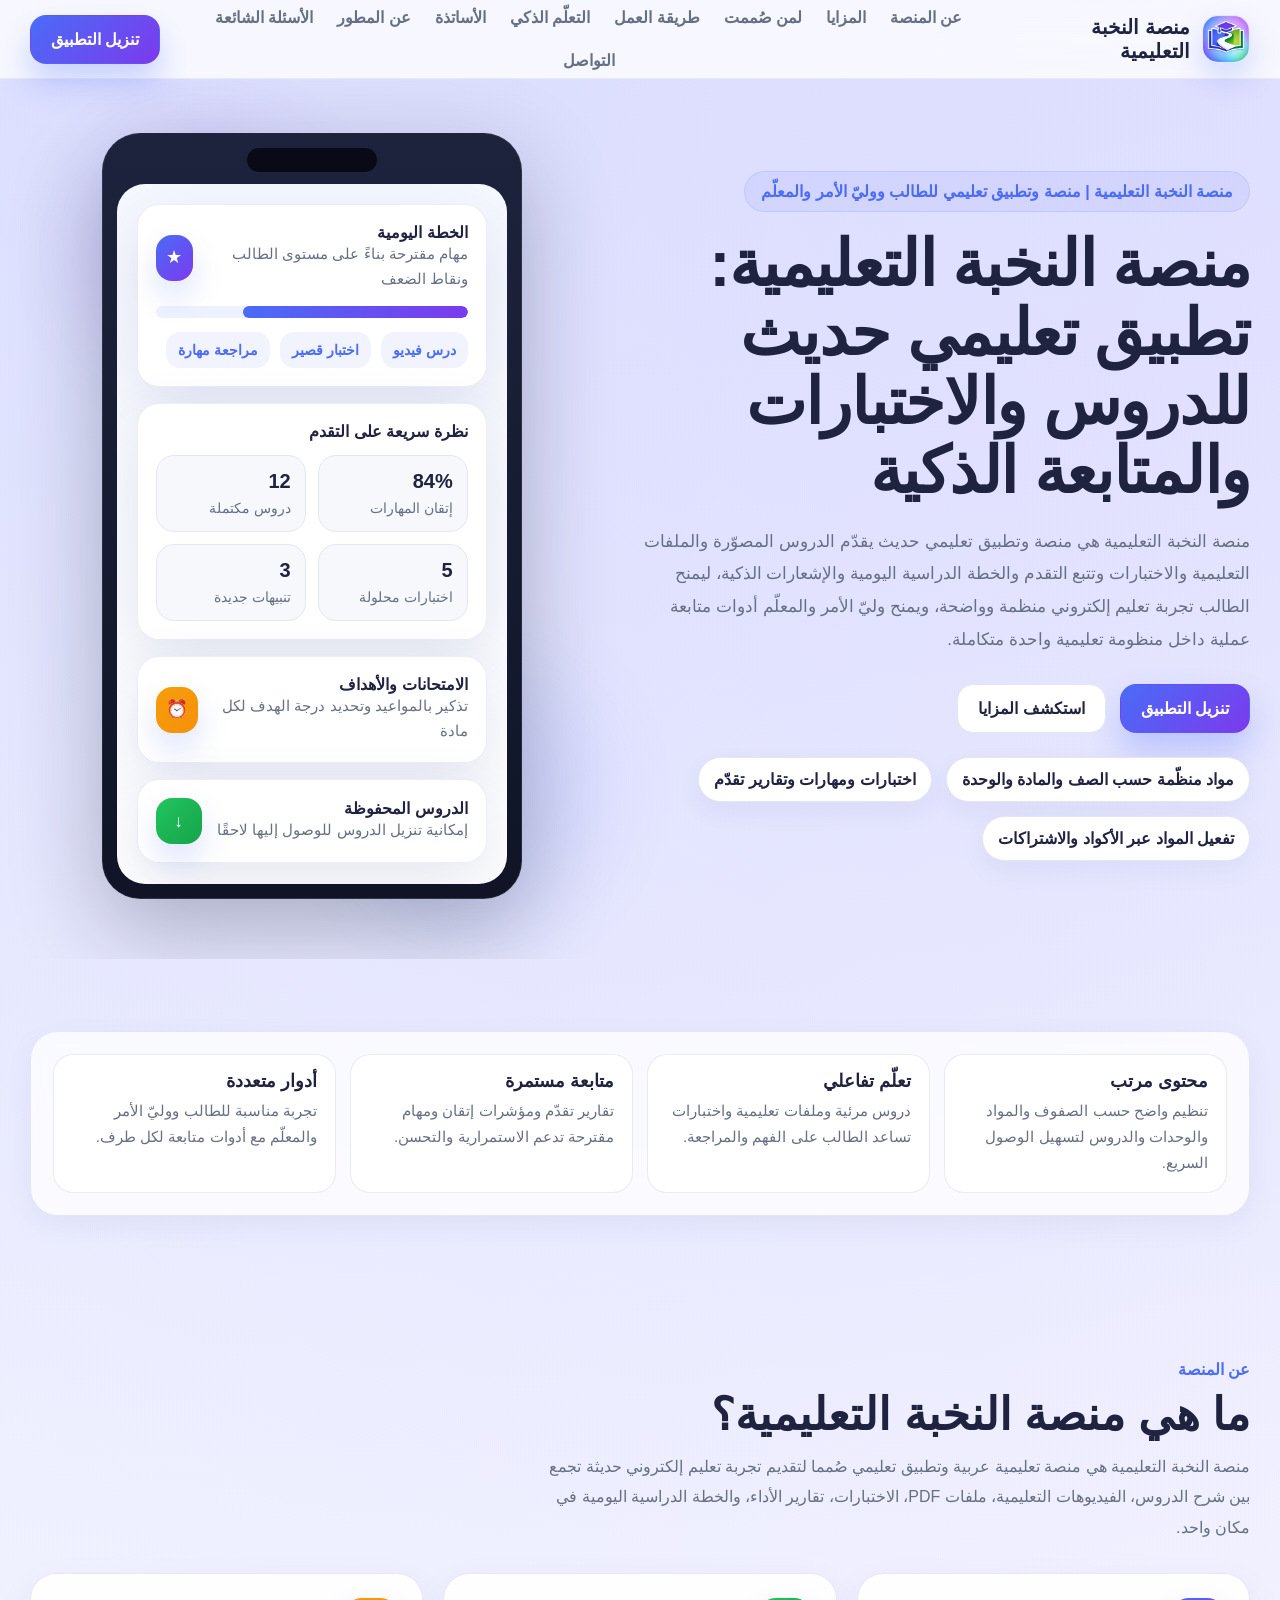
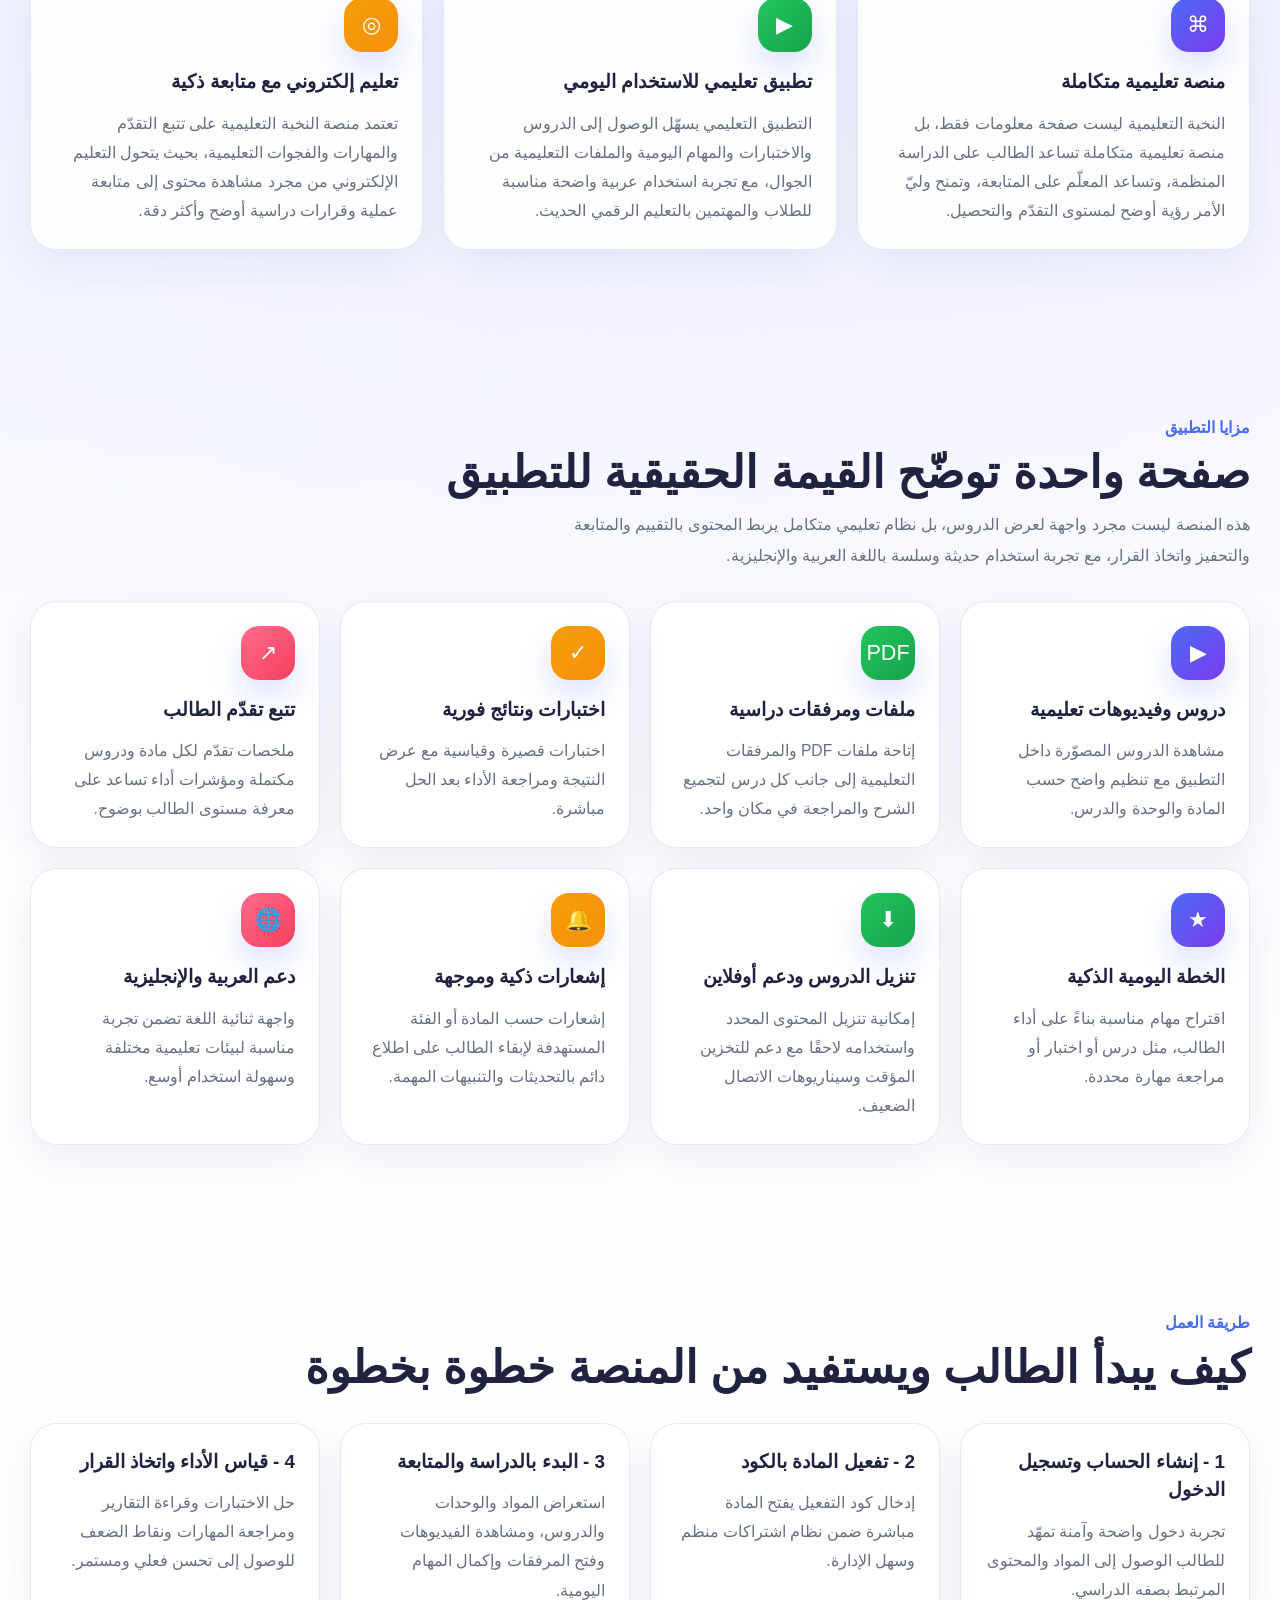
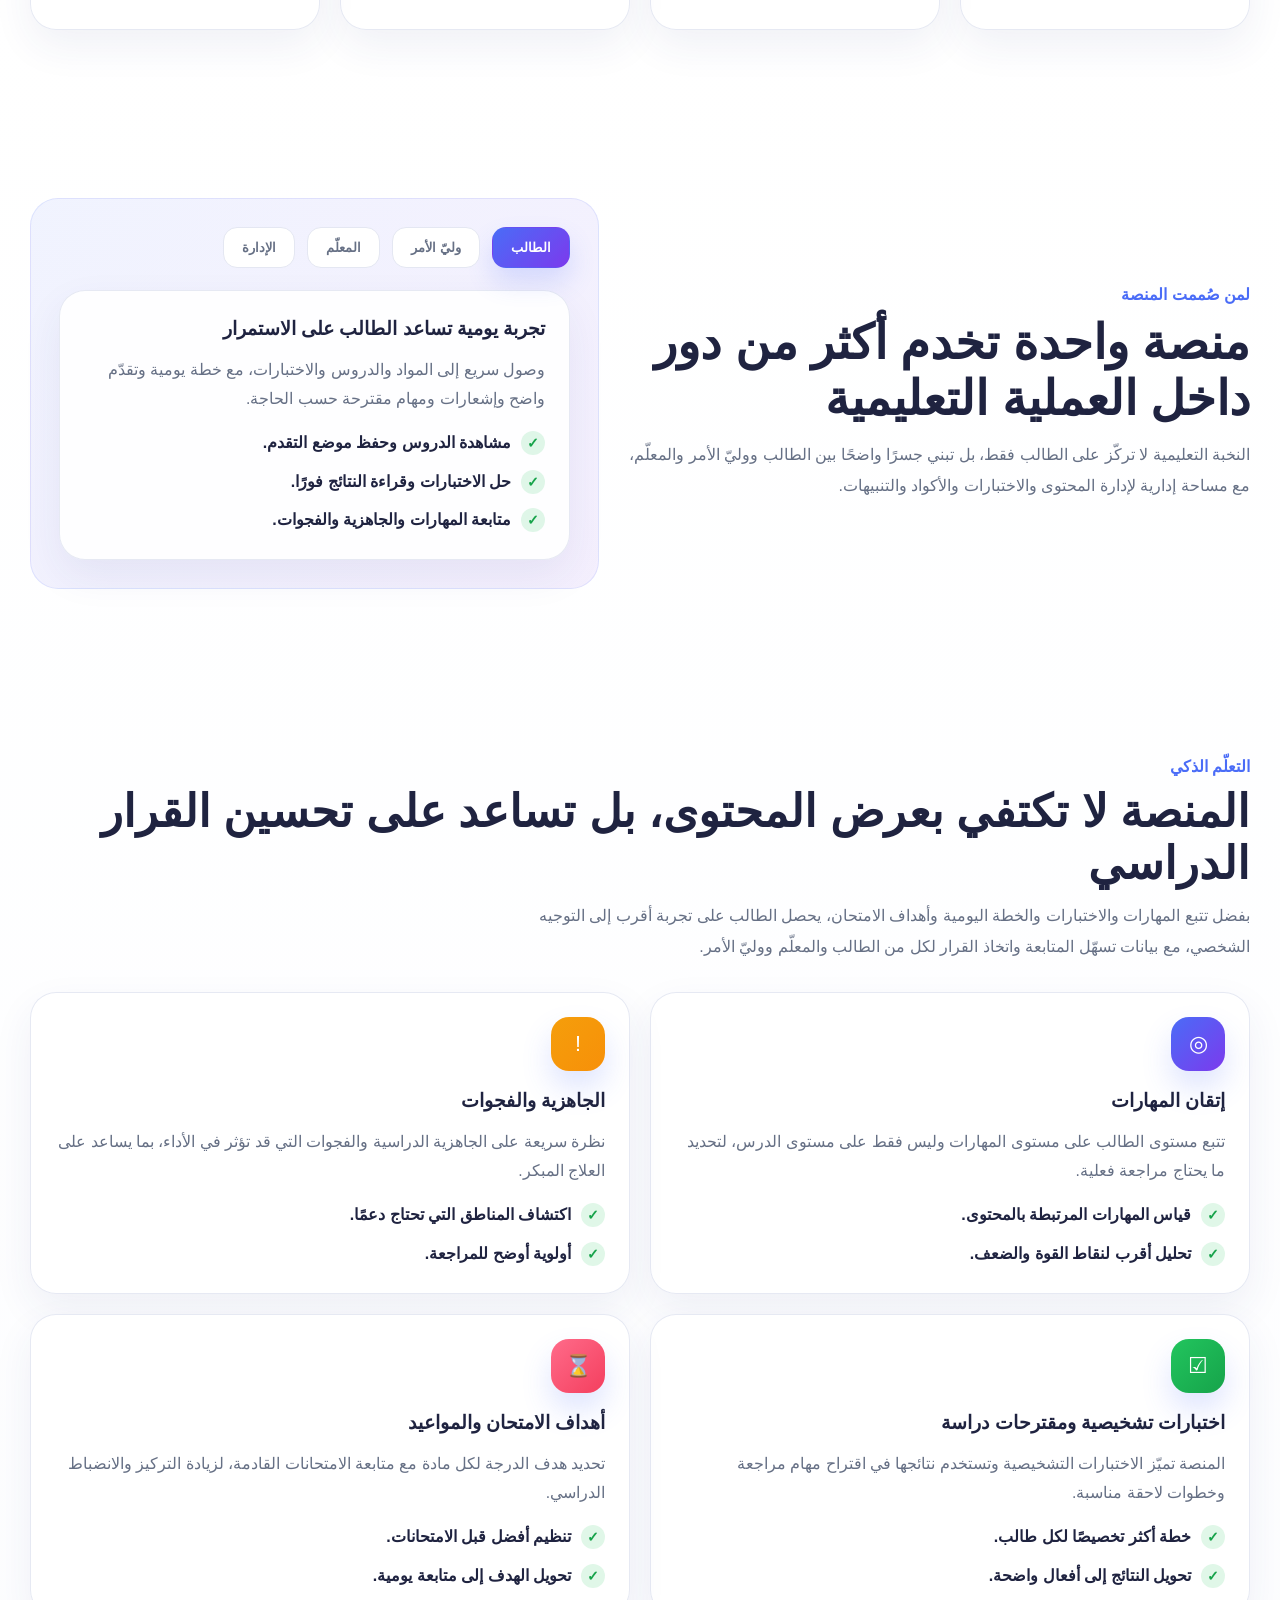
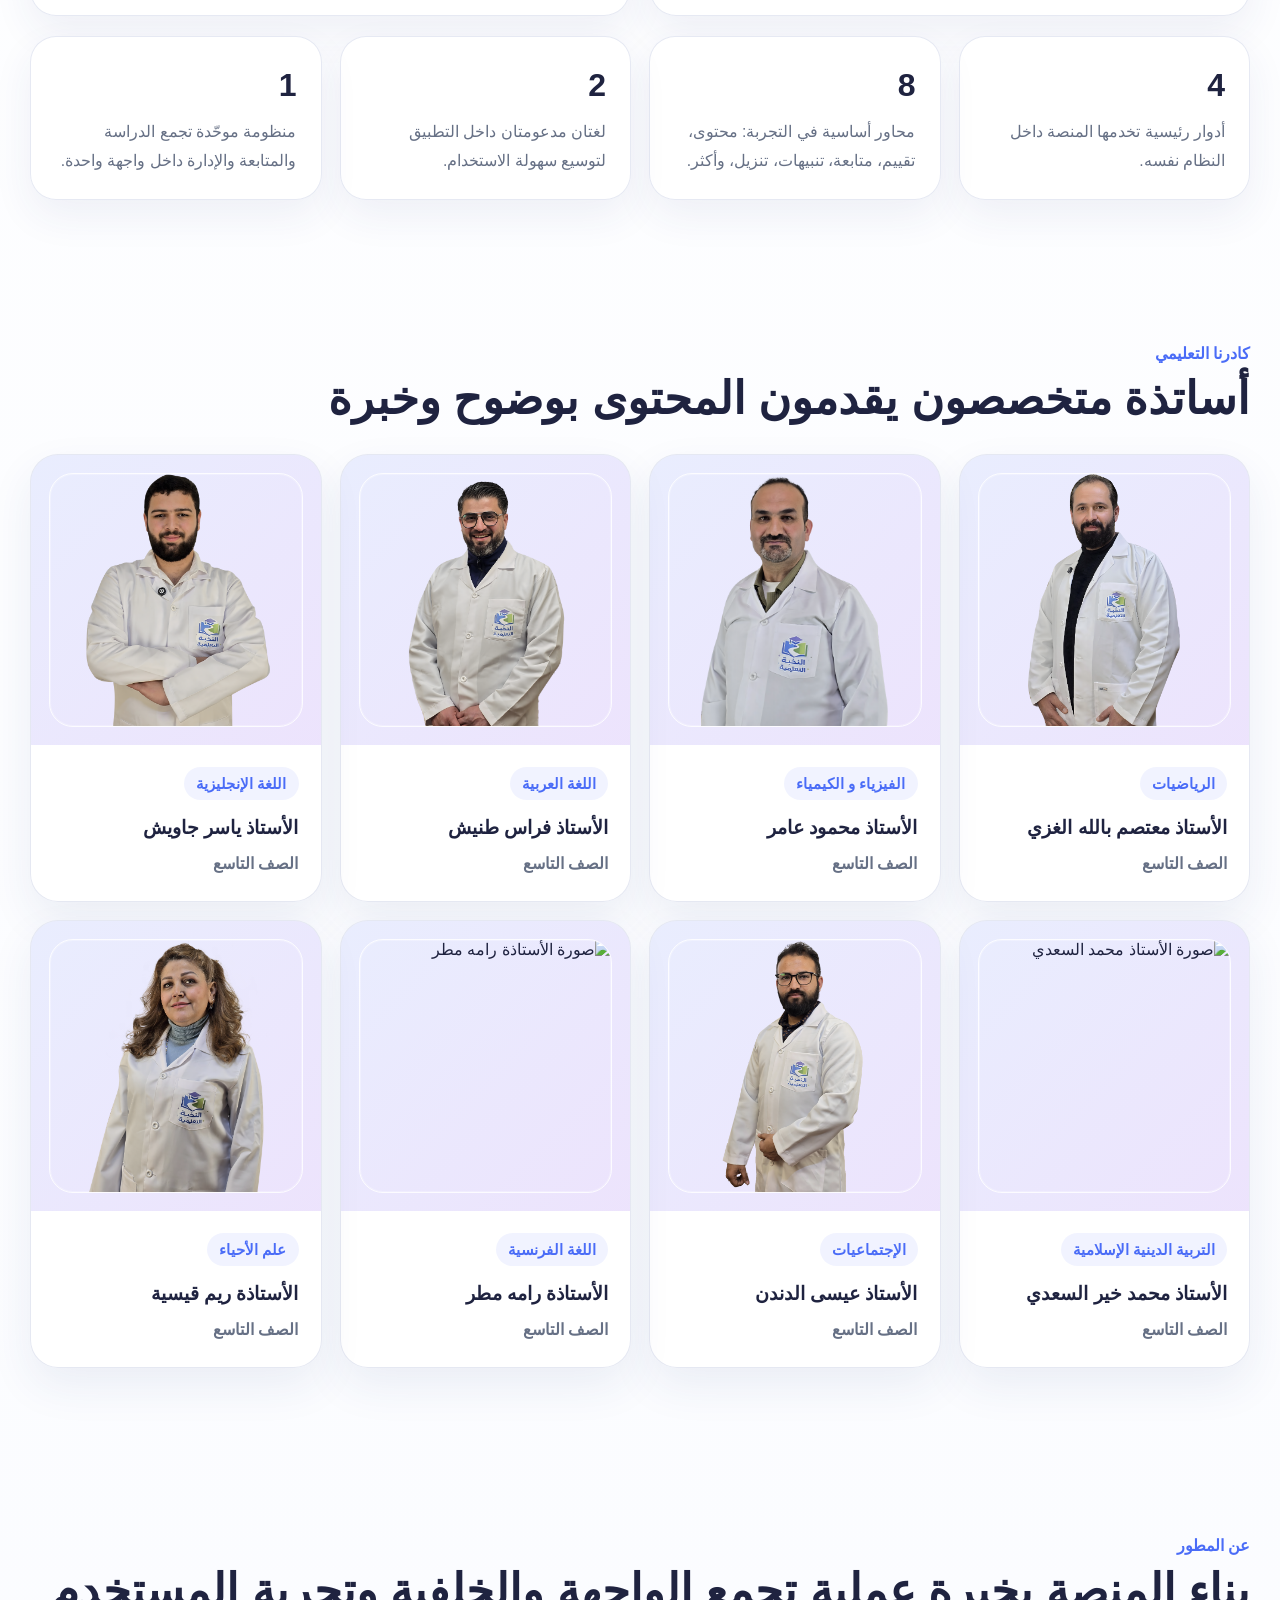
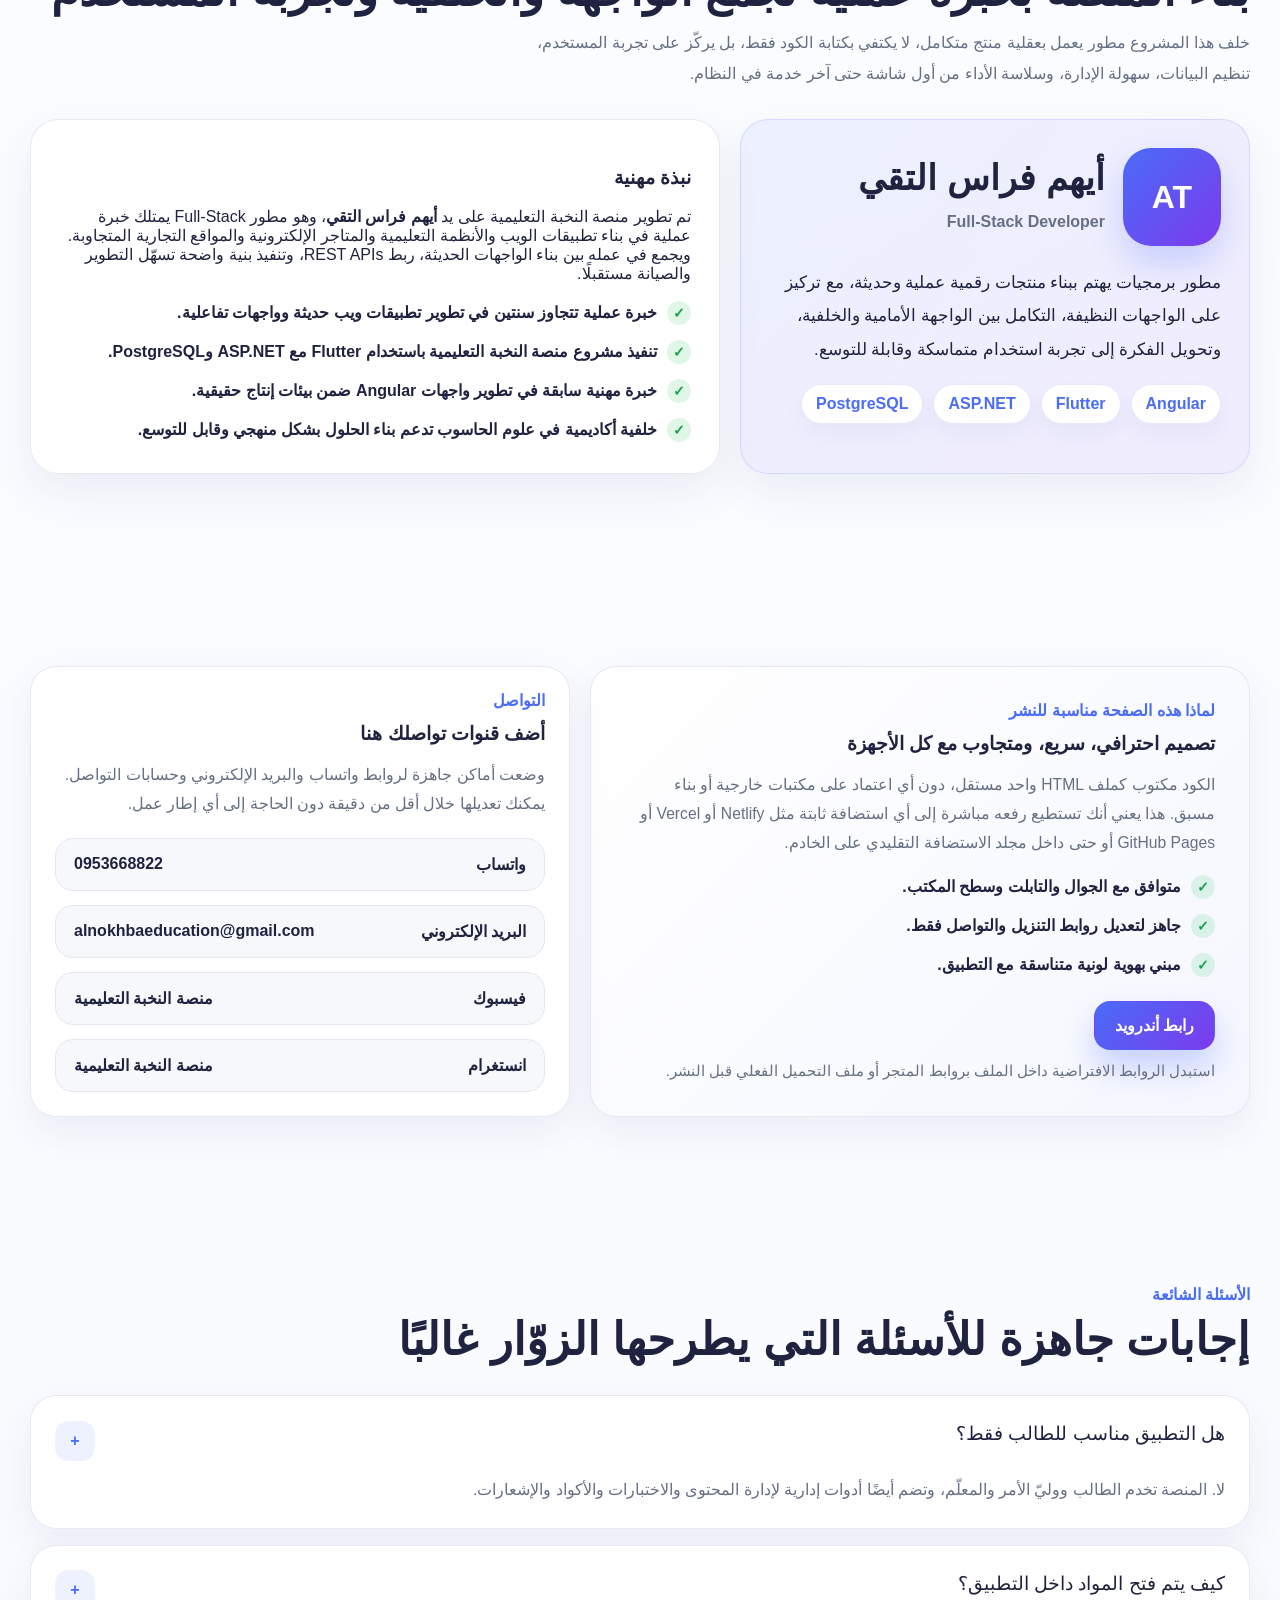
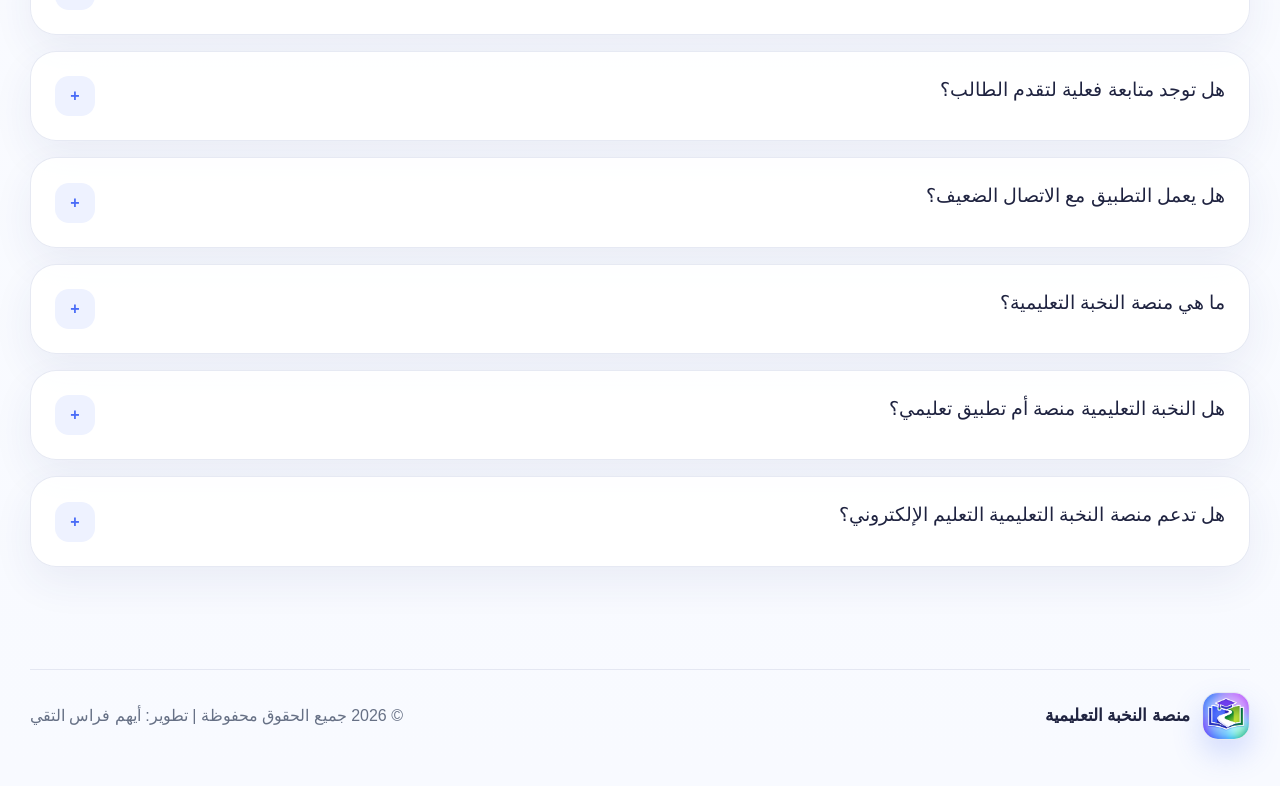
==== commit 8a48cb90: "Remove redundant text about teachers section Removed unnecessary paragraphs about teacher informatio" ====
--- a/index.html
+++ b/index.html
@@ -1418,10 +1418,6 @@
           <div>
             <div class="section-tag">كادرنا التعليمي</div>
             <h2>أساتذة متخصصون يقدمون المحتوى بوضوح وخبرة</h2>
-            <p>
-              يمكن عرض أسماء الأساتذة وصورهم والمواد والصفوف التي يدرّسونها داخل الصفحة بشكل واضح واحترافي،
-              بحيث يتعرّف الزائر بسرعة على الكادر التعليمي الموجود داخل المنصة.
-            </p>
           </div>
         </div>
 
@@ -1509,10 +1505,6 @@
               <p class="teacher-grade">الصف التاسع</p>
             </div>
           </article>
-        </div>
-
-        <div class="teacher-note">
-          يمكنك استبدال الأسماء والصور والمواد والصفوف بسهولة من هذا القسم مباشرة داخل الملف النهائي بحسب بيانات أساتذتك الفعلية.
         </div>
       </div>
     </section>
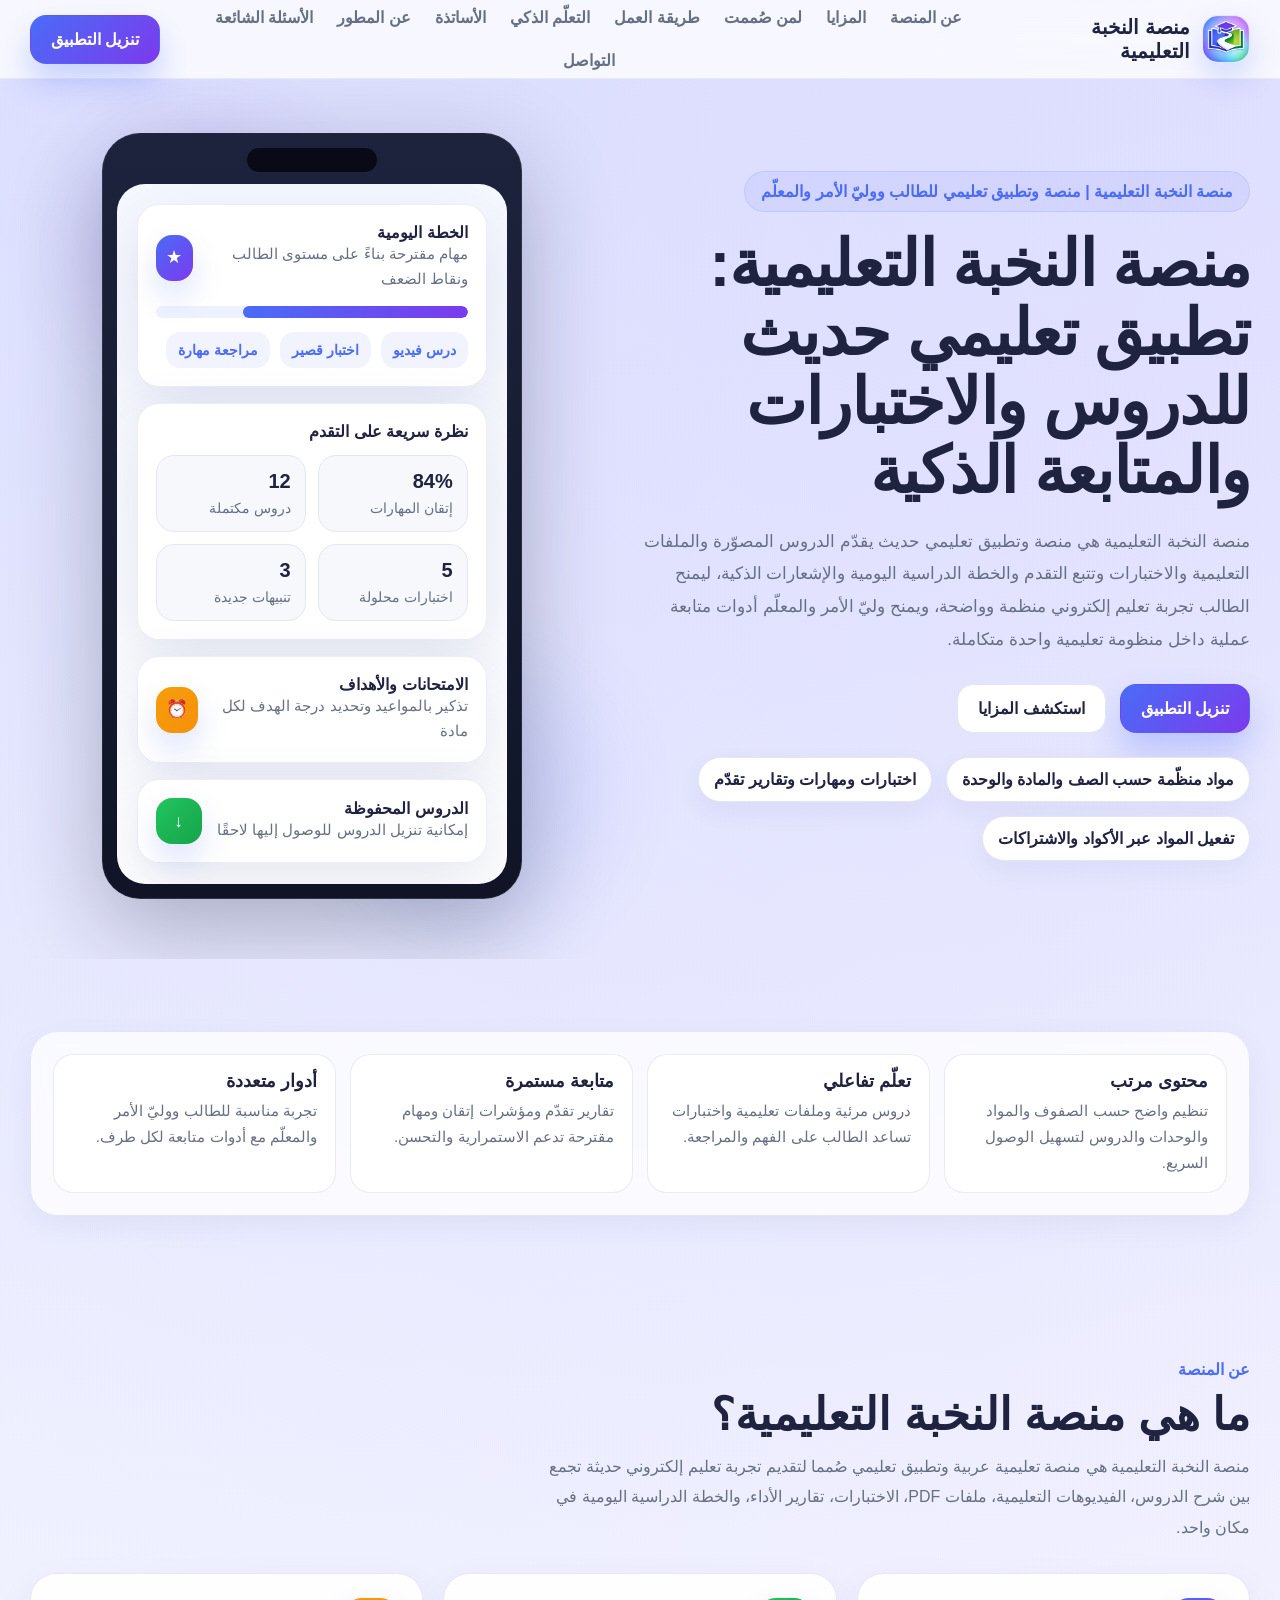
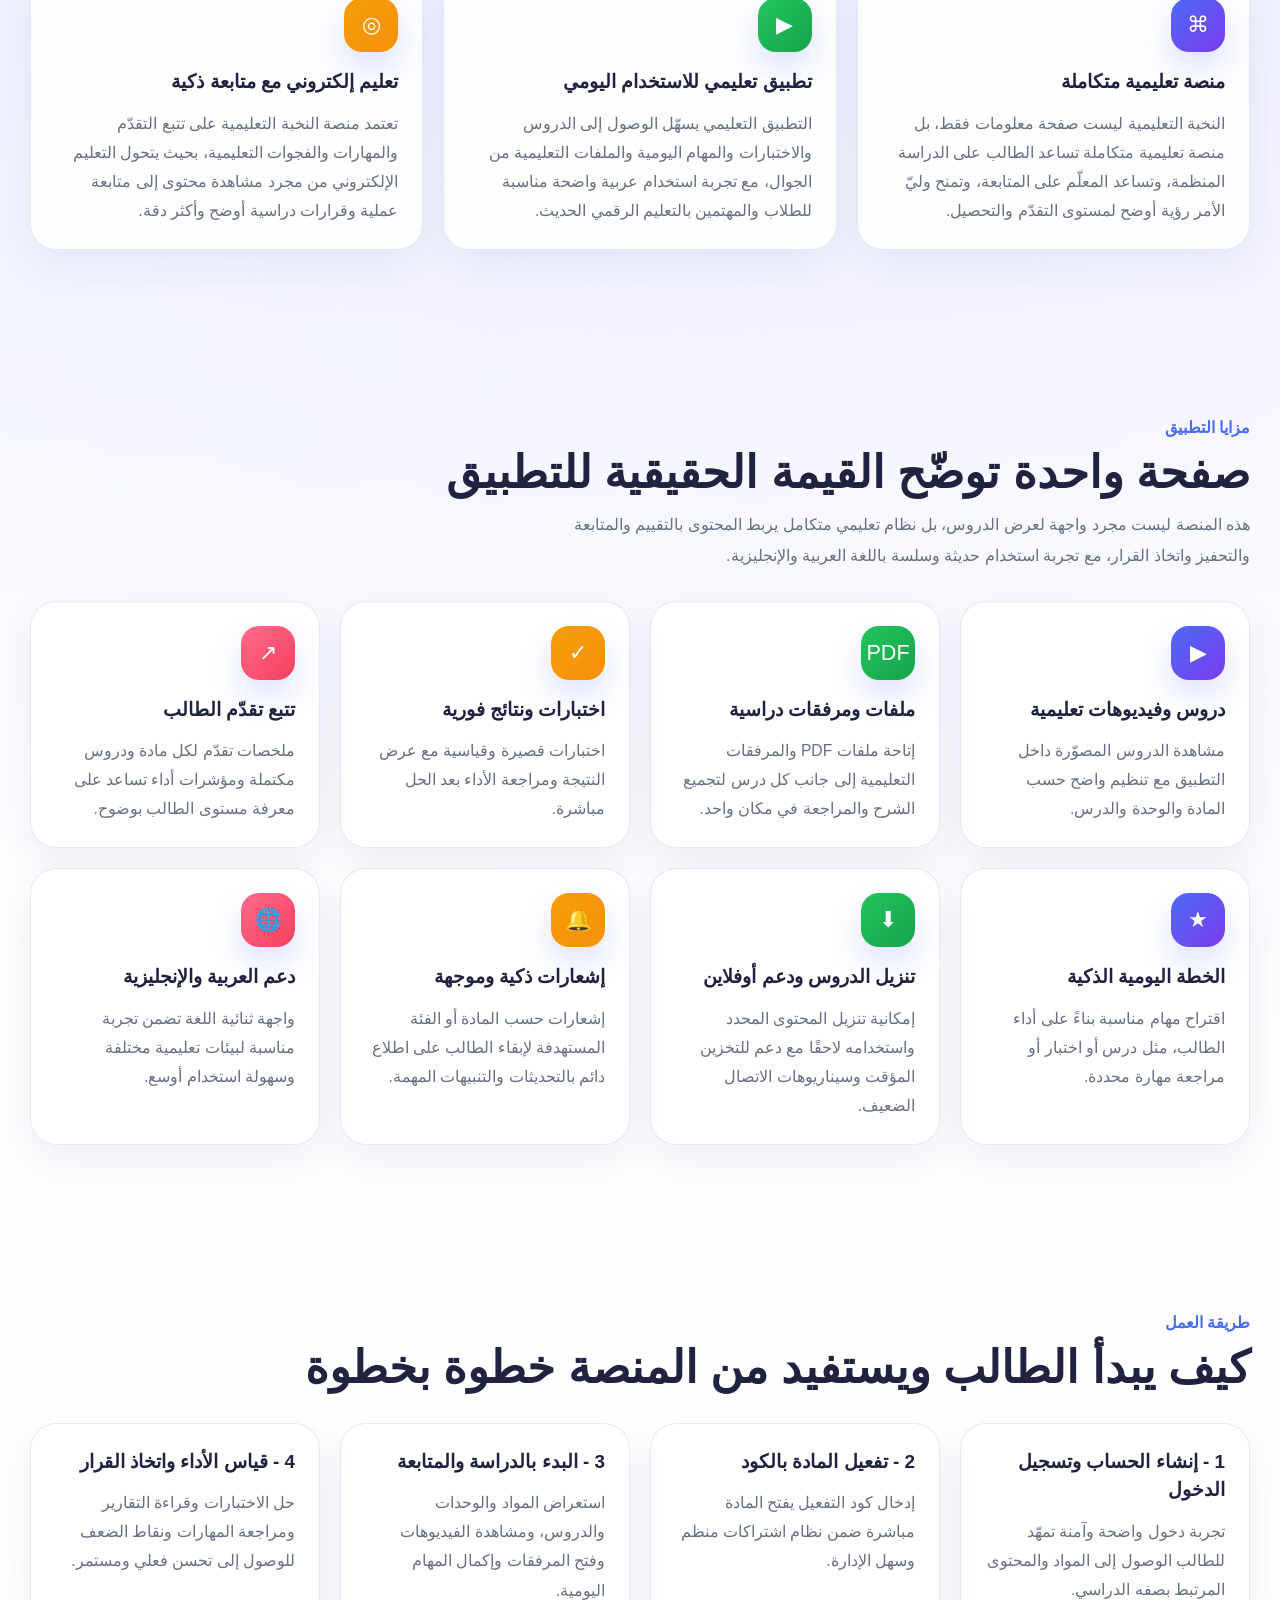
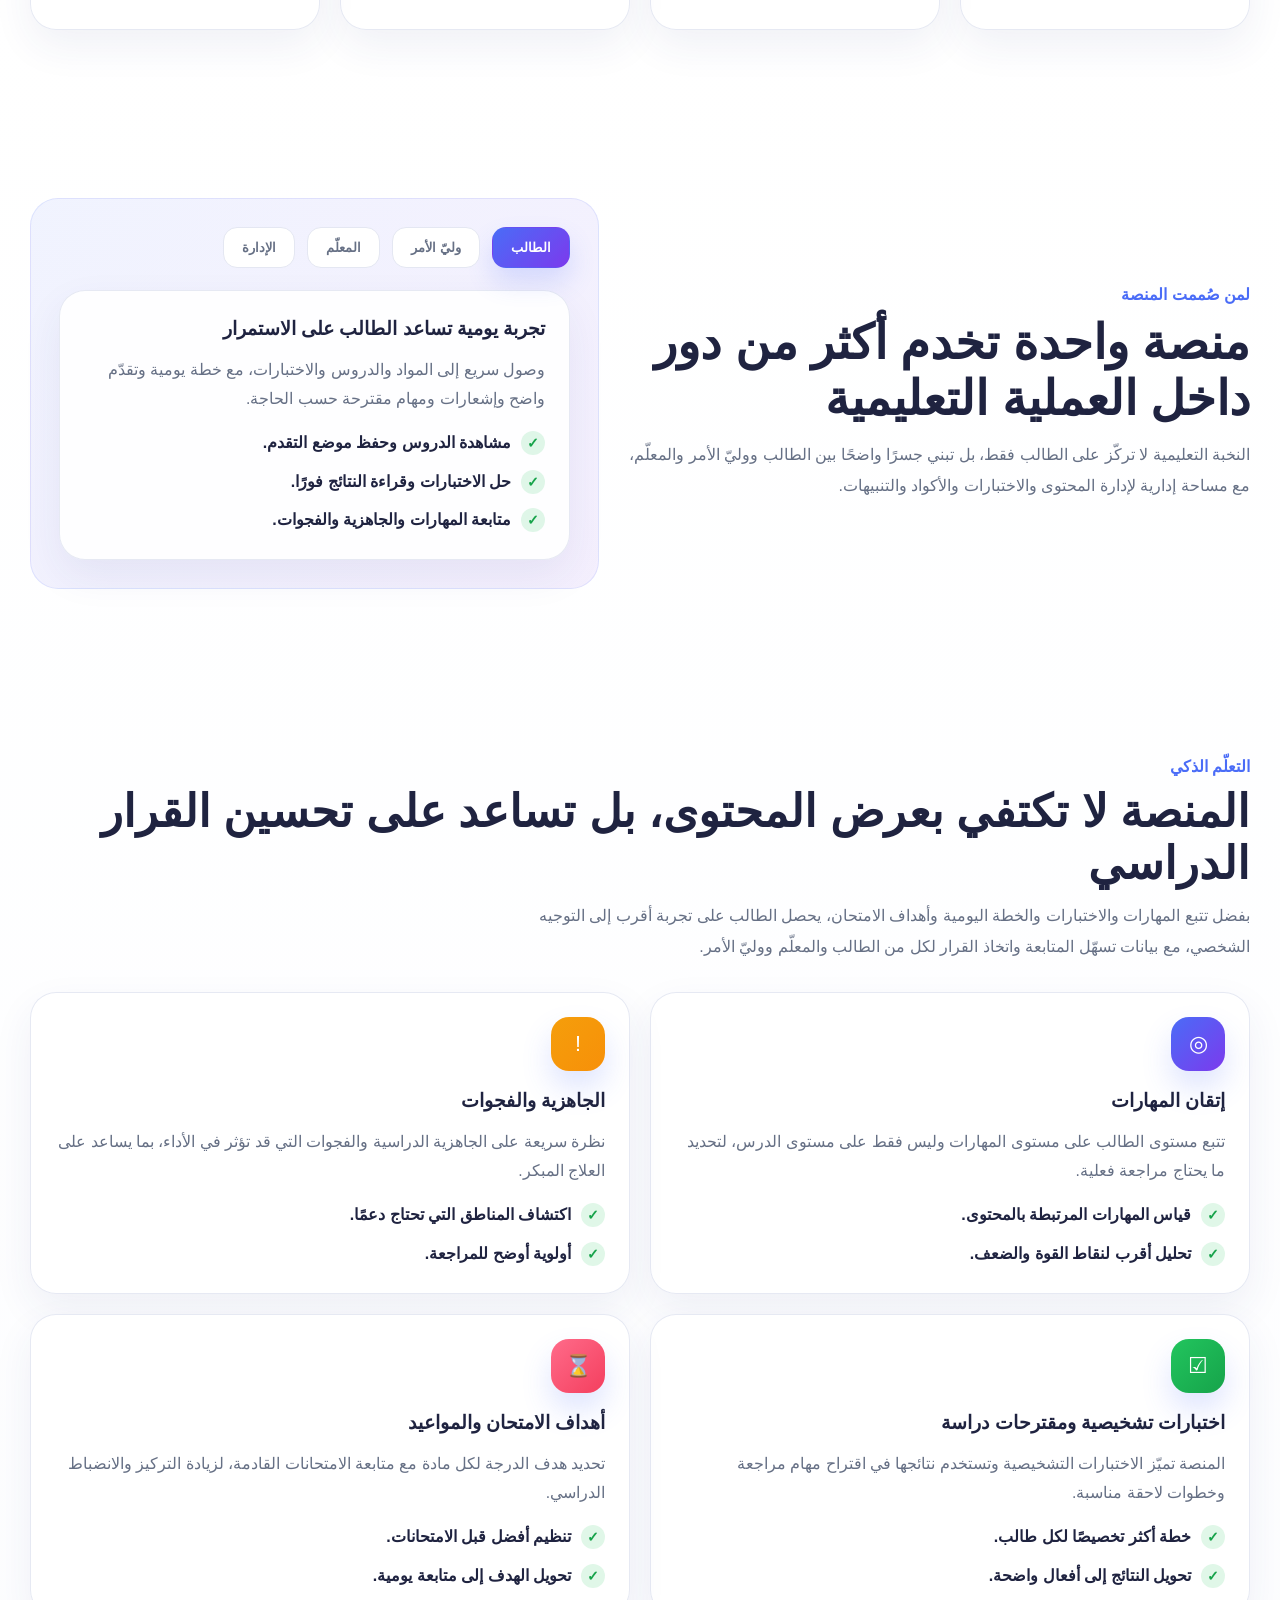
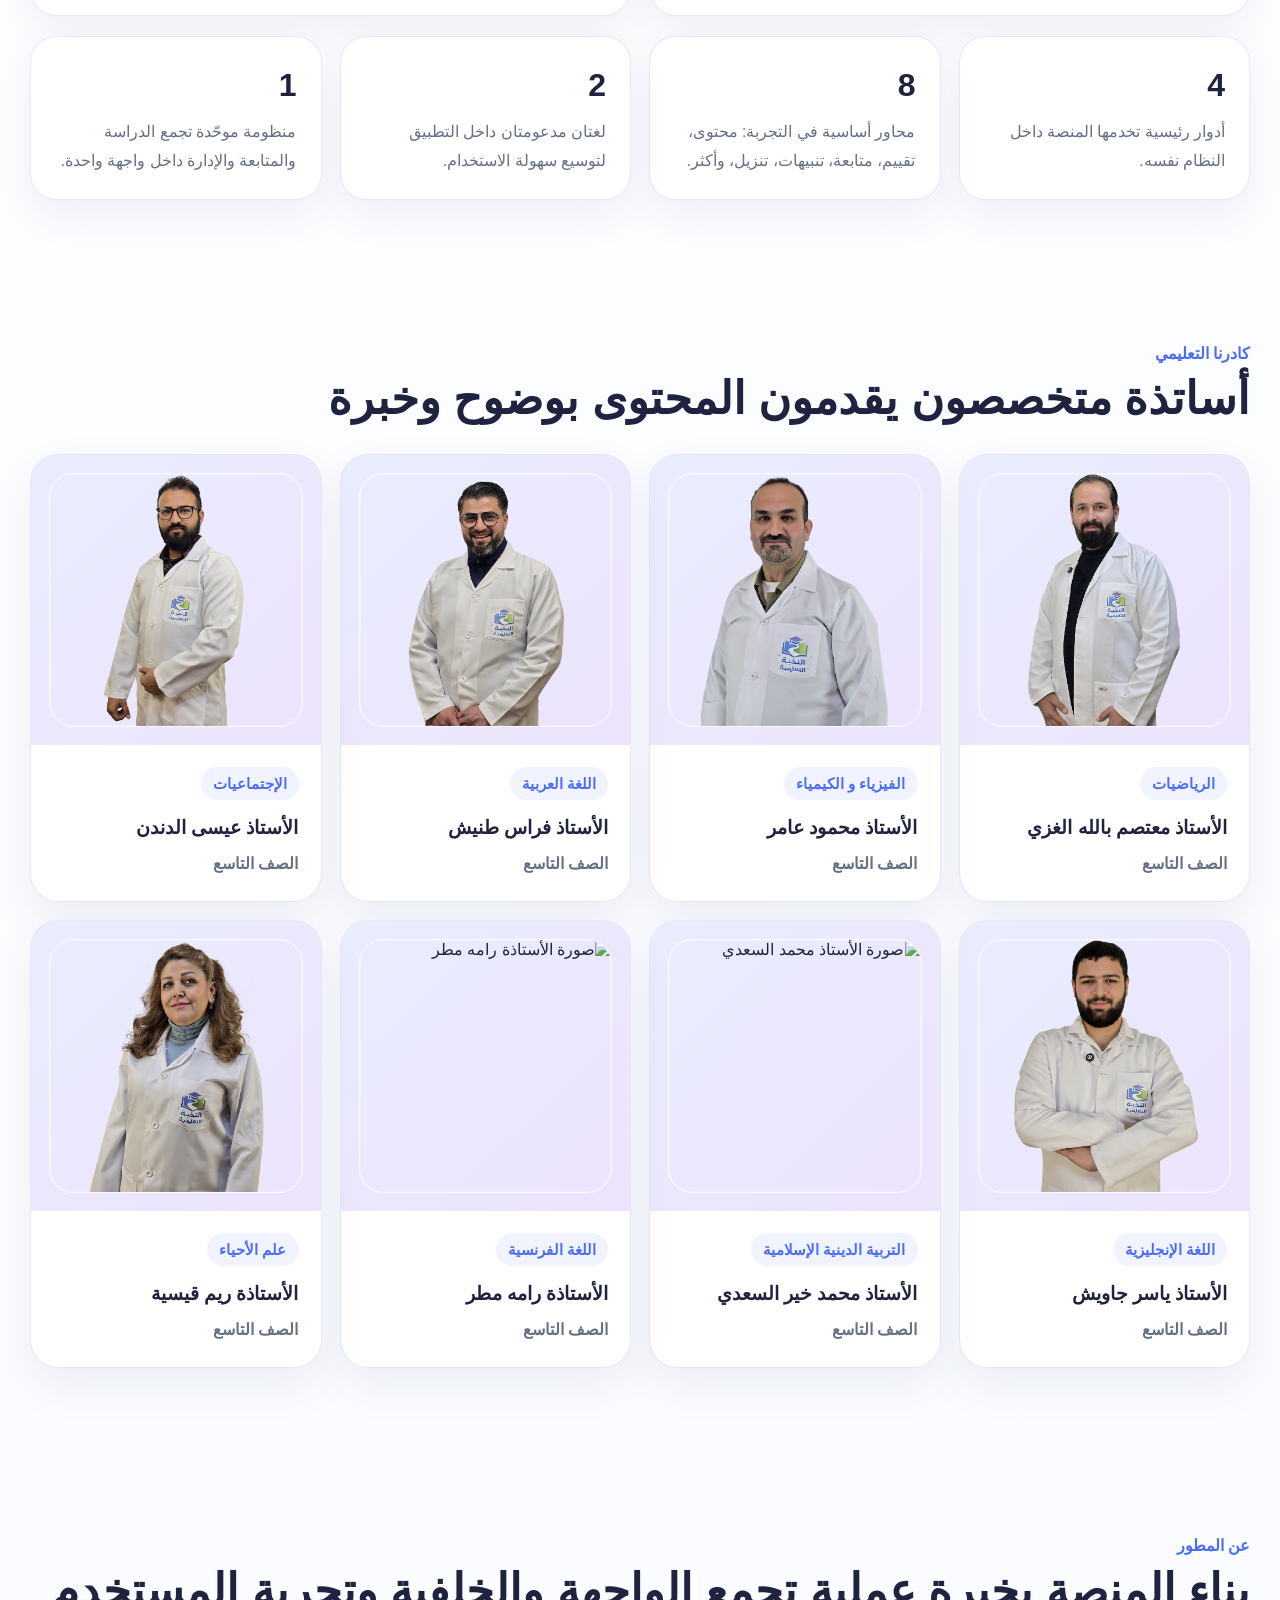
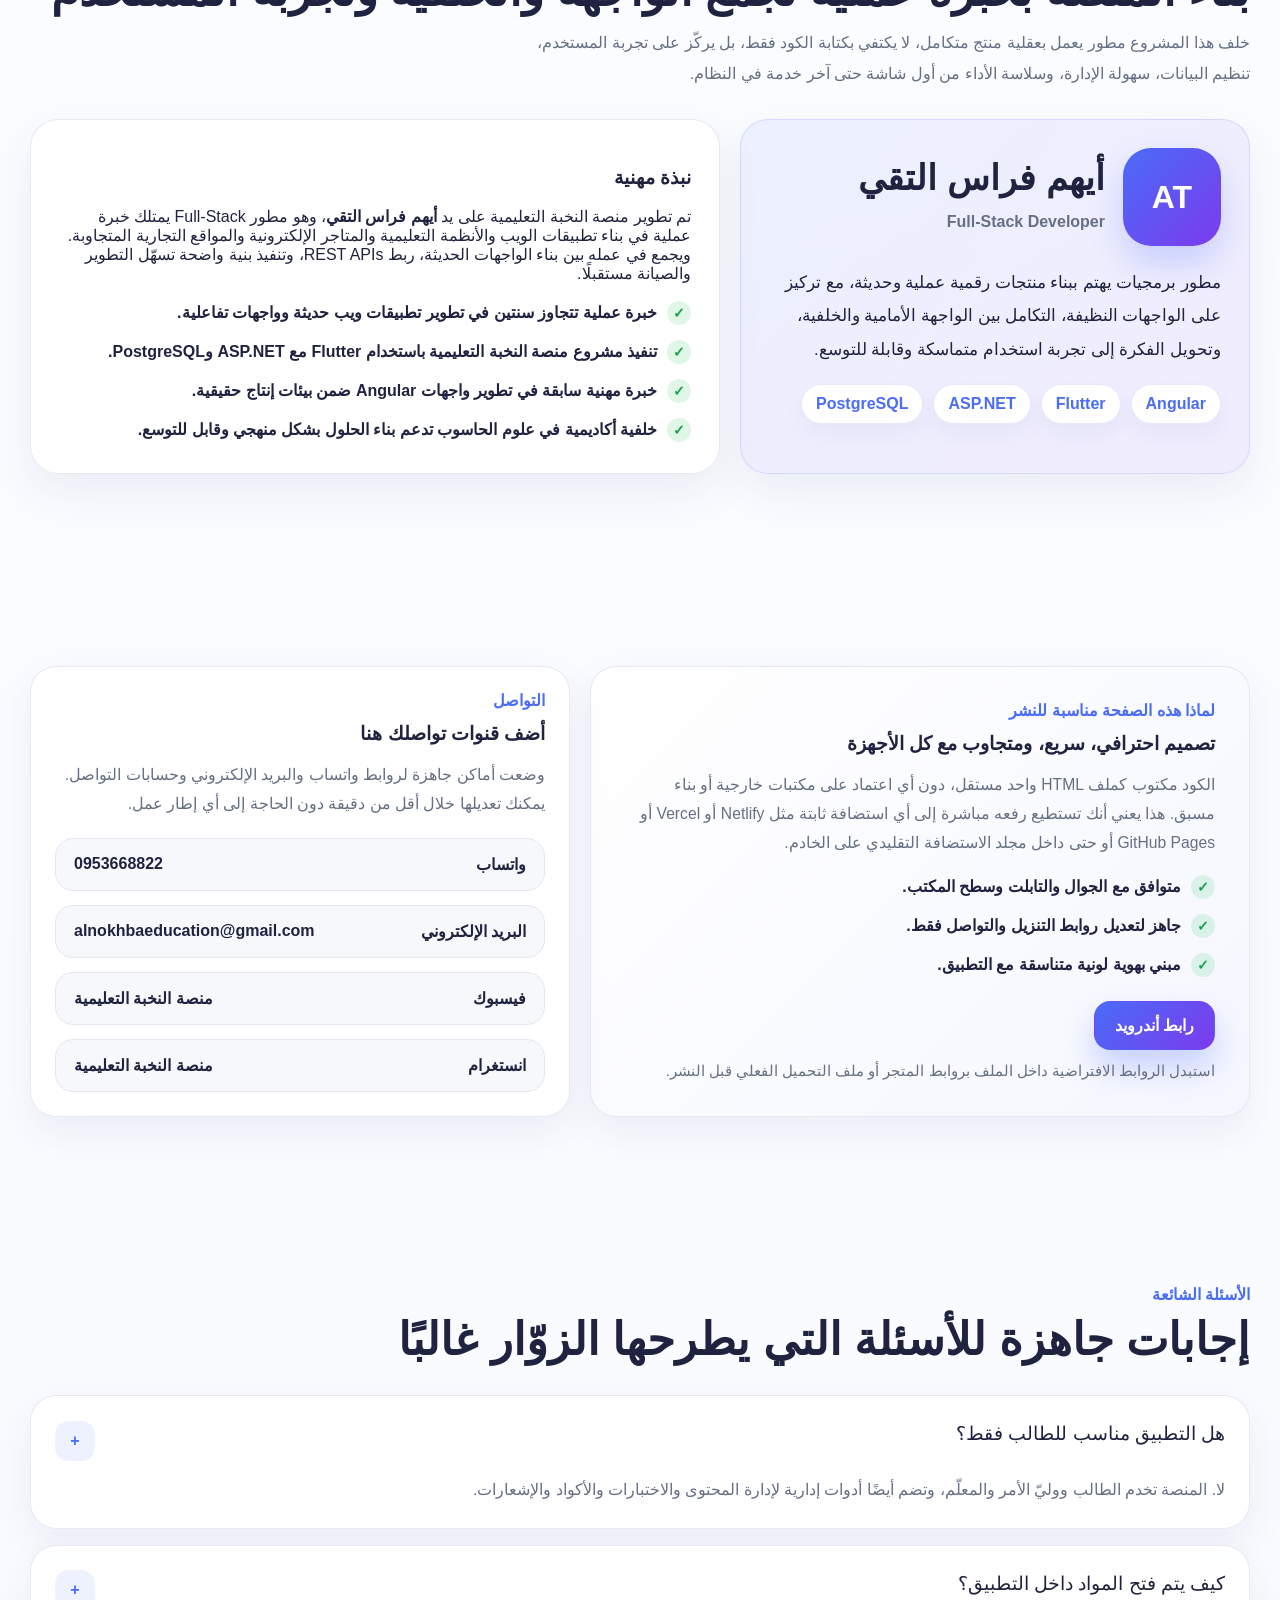
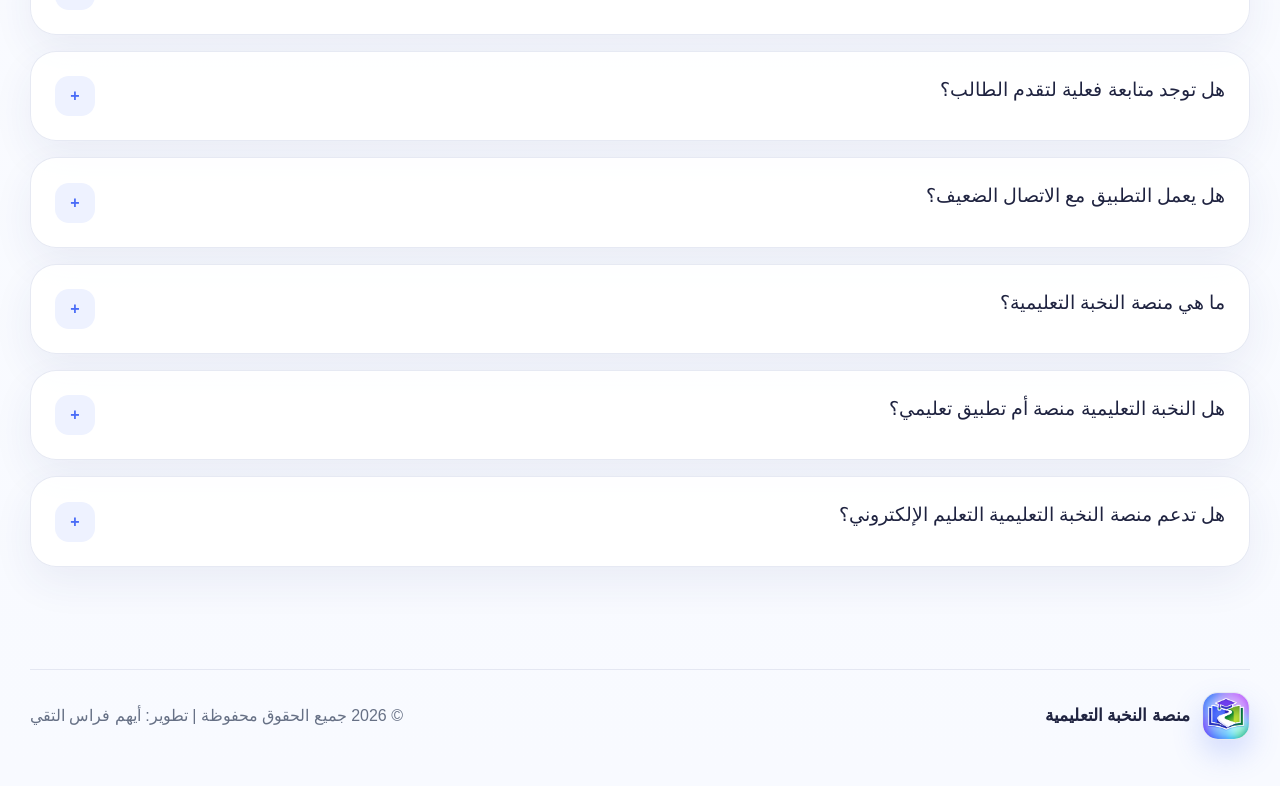
==== commit 4ceef4b5: "Update teacher information and images in index.html" ====
--- a/index.html
+++ b/index.html
@@ -1454,7 +1454,18 @@
               <p class="teacher-grade">الصف التاسع</p>
             </div>
           </article>
-
+          
+          <article class="teacher-card">
+            <div class="teacher-photo">
+              <img src="الاستاذ--عيسى-الدندن-1.png" alt="صورة الأستاذ عيسى الدندن" />
+            </div>
+            <div class="teacher-body">
+              <span class="teacher-subject">الإجتماعيات</span>
+              <h3 class="teacher-name">الأستاذ عيسى الدندن</h3>
+              <p class="teacher-grade">الصف التاسع</p>
+            </div>
+          </article>
+          
           <article class="teacher-card">
             <div class="teacher-photo">
               <img src="الاستاذ--ياسر-جاويش1.png" alt="صورة الأستاذ ياسر جاويش" />
@@ -1472,16 +1483,6 @@
             <div class="teacher-body">
               <span class="teacher-subject">التربية الدينية الإسلامية</span>
               <h3 class="teacher-name">الأستاذ محمد خير السعدي</h3>
-              <p class="teacher-grade">الصف التاسع</p>
-            </div>
-          </article>
-          <article class="teacher-card">
-            <div class="teacher-photo">
-              <img src="الاستاذ--عيسى-الدندن-1.png" alt="صورة الأستاذ عيسى الدندن" />
-            </div>
-            <div class="teacher-body">
-              <span class="teacher-subject">الإجتماعيات</span>
-              <h3 class="teacher-name">الأستاذ عيسى الدندن</h3>
               <p class="teacher-grade">الصف التاسع</p>
             </div>
           </article>
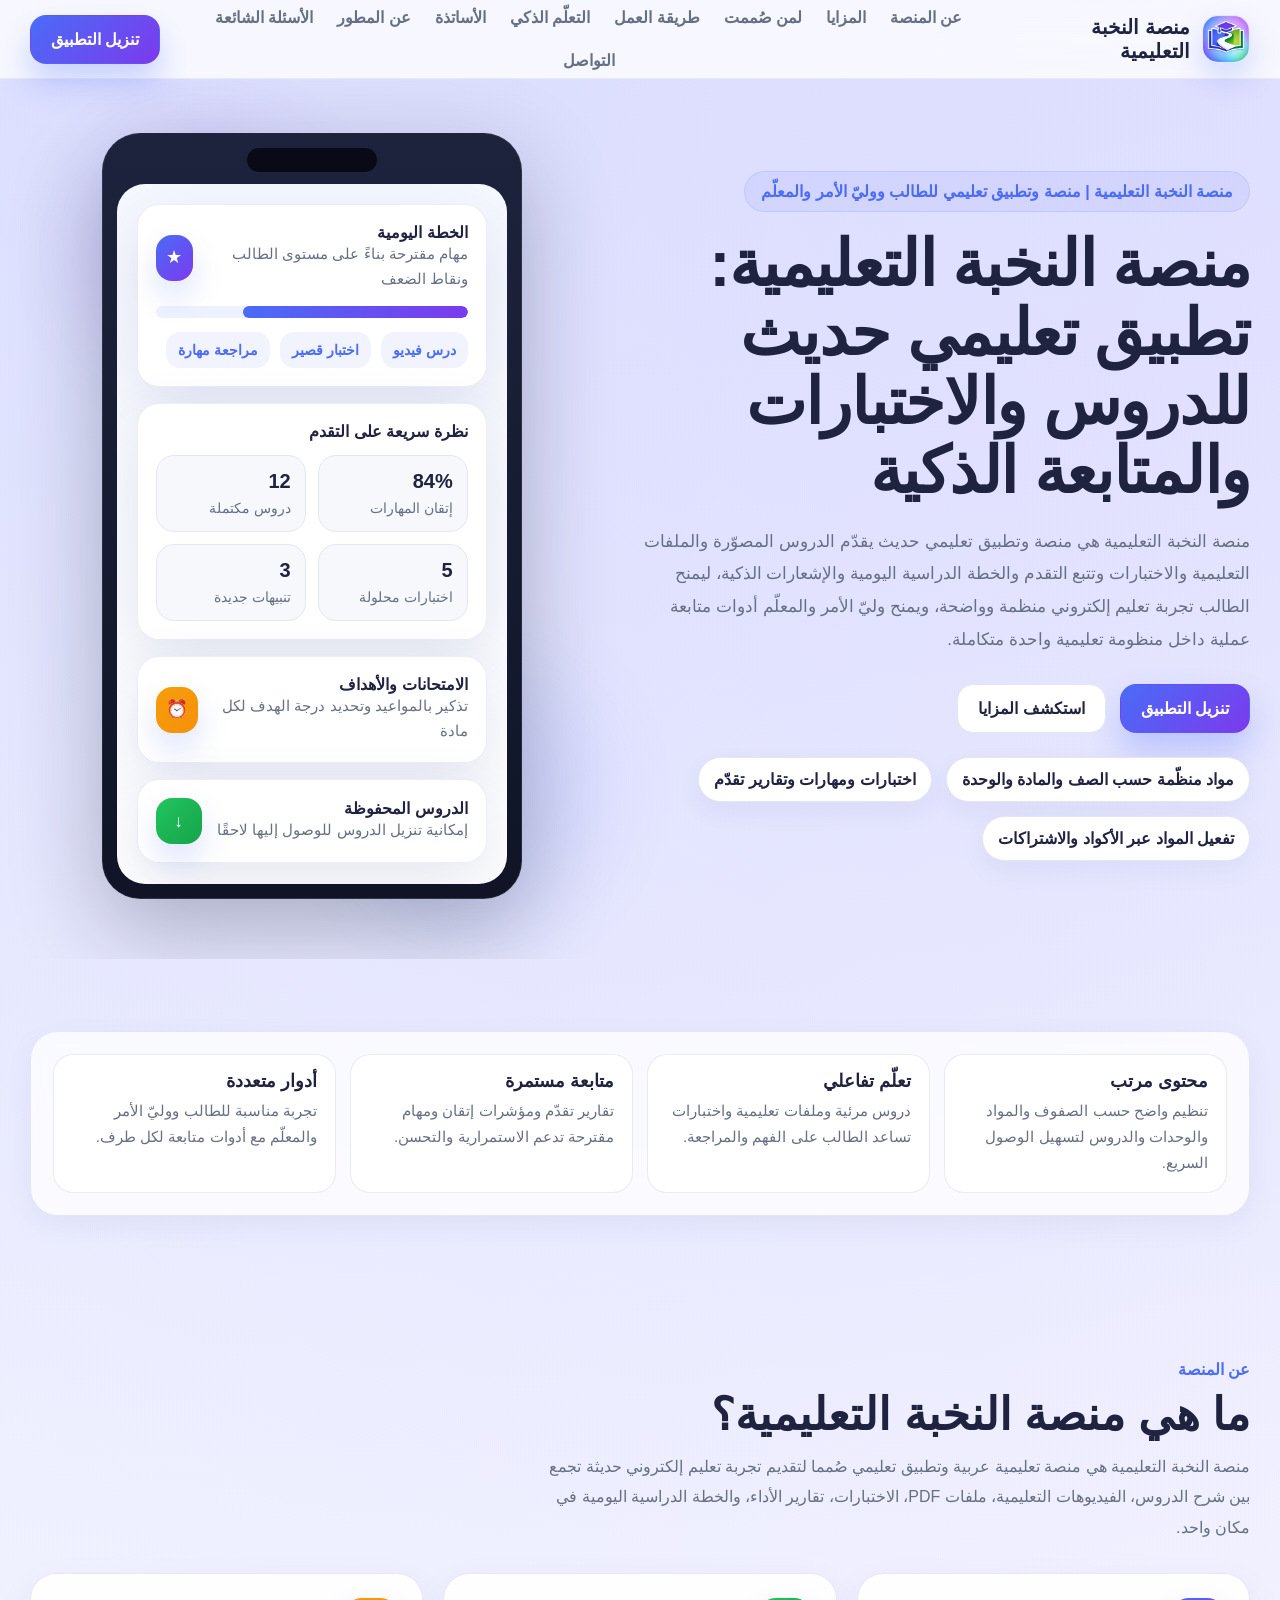
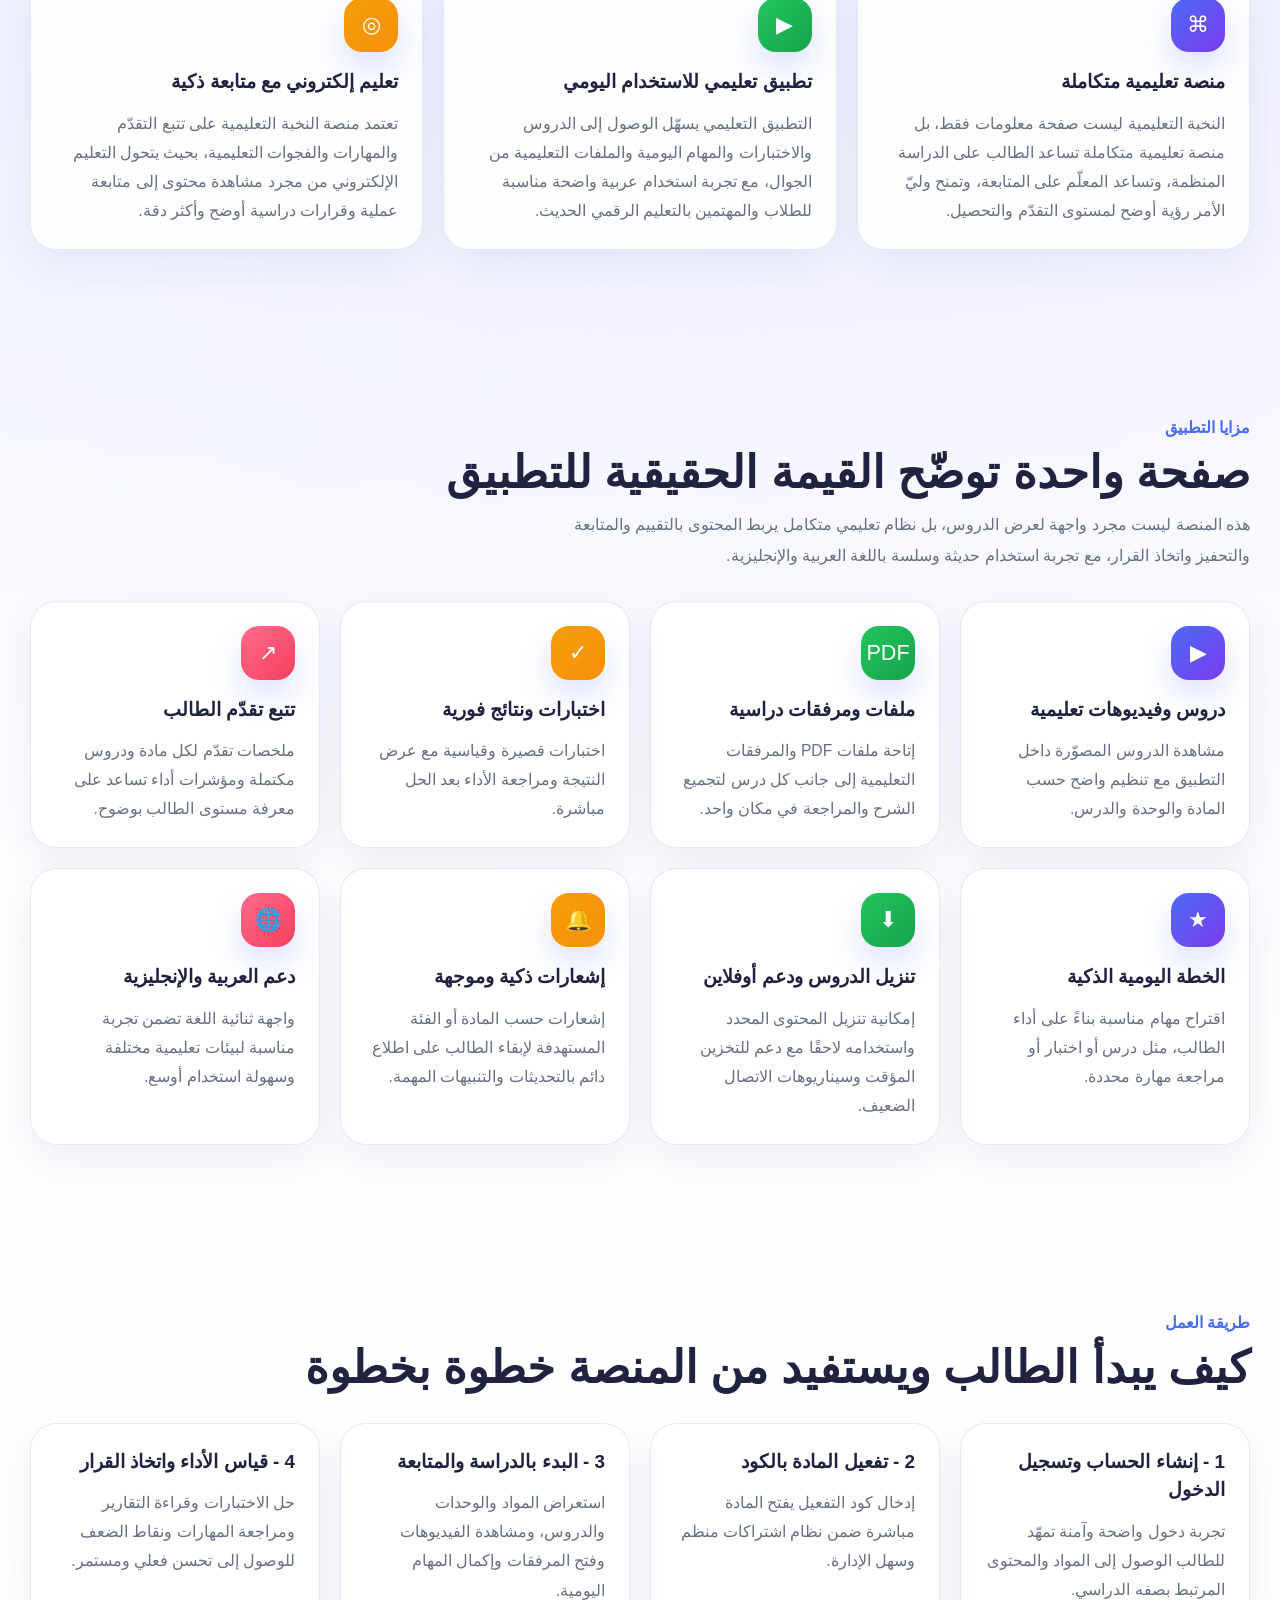
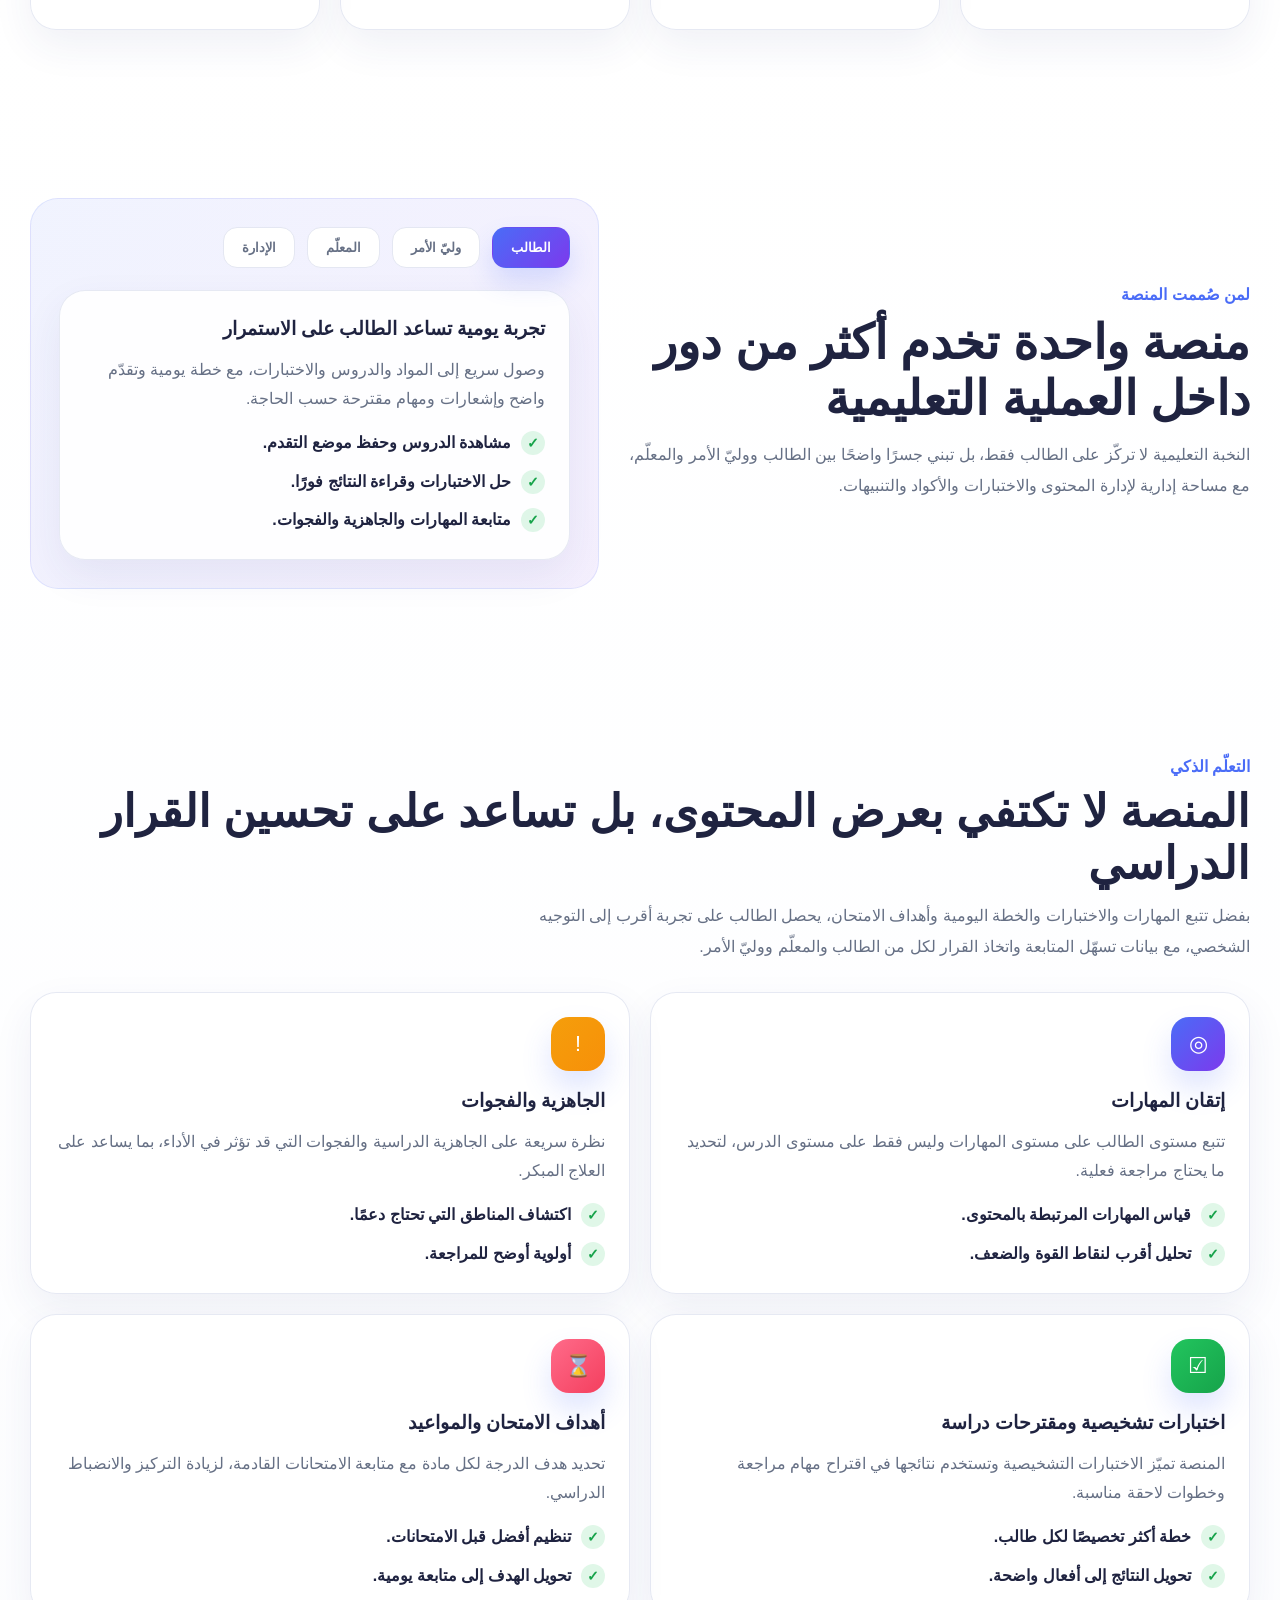
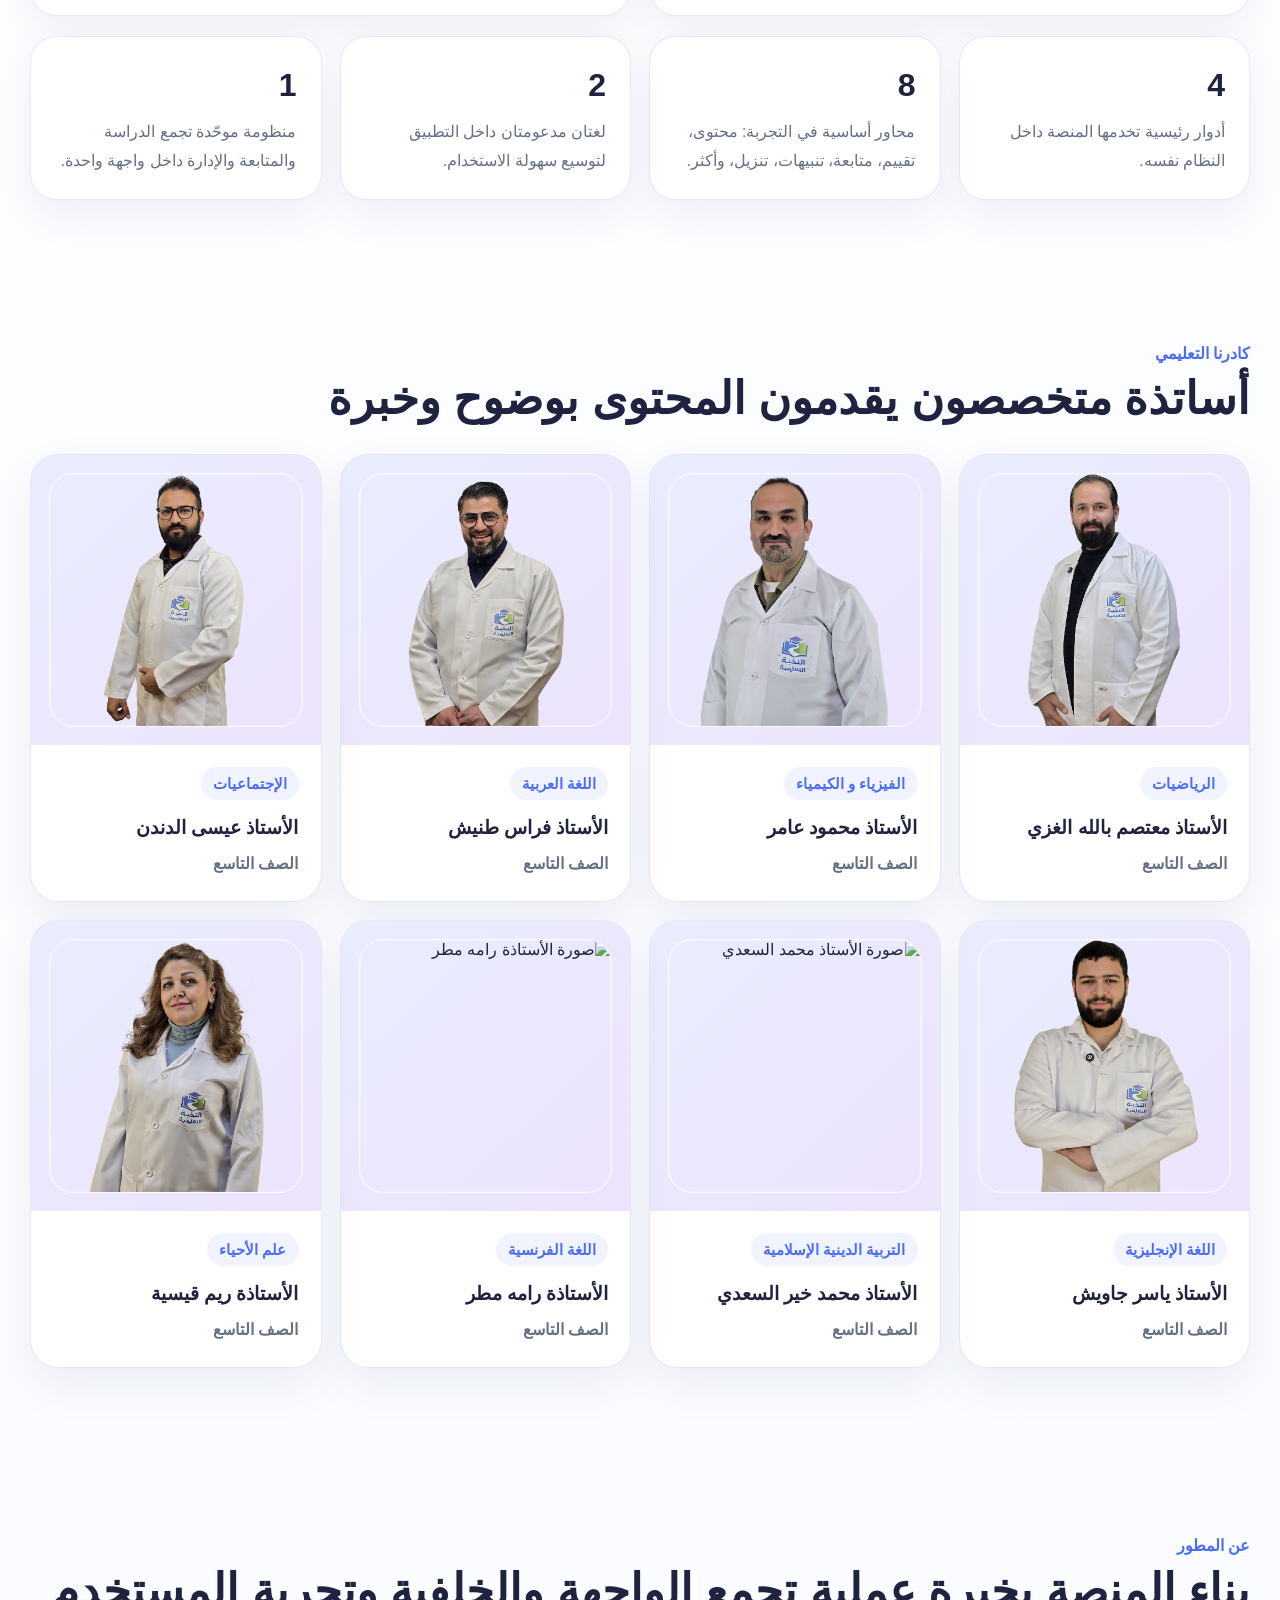
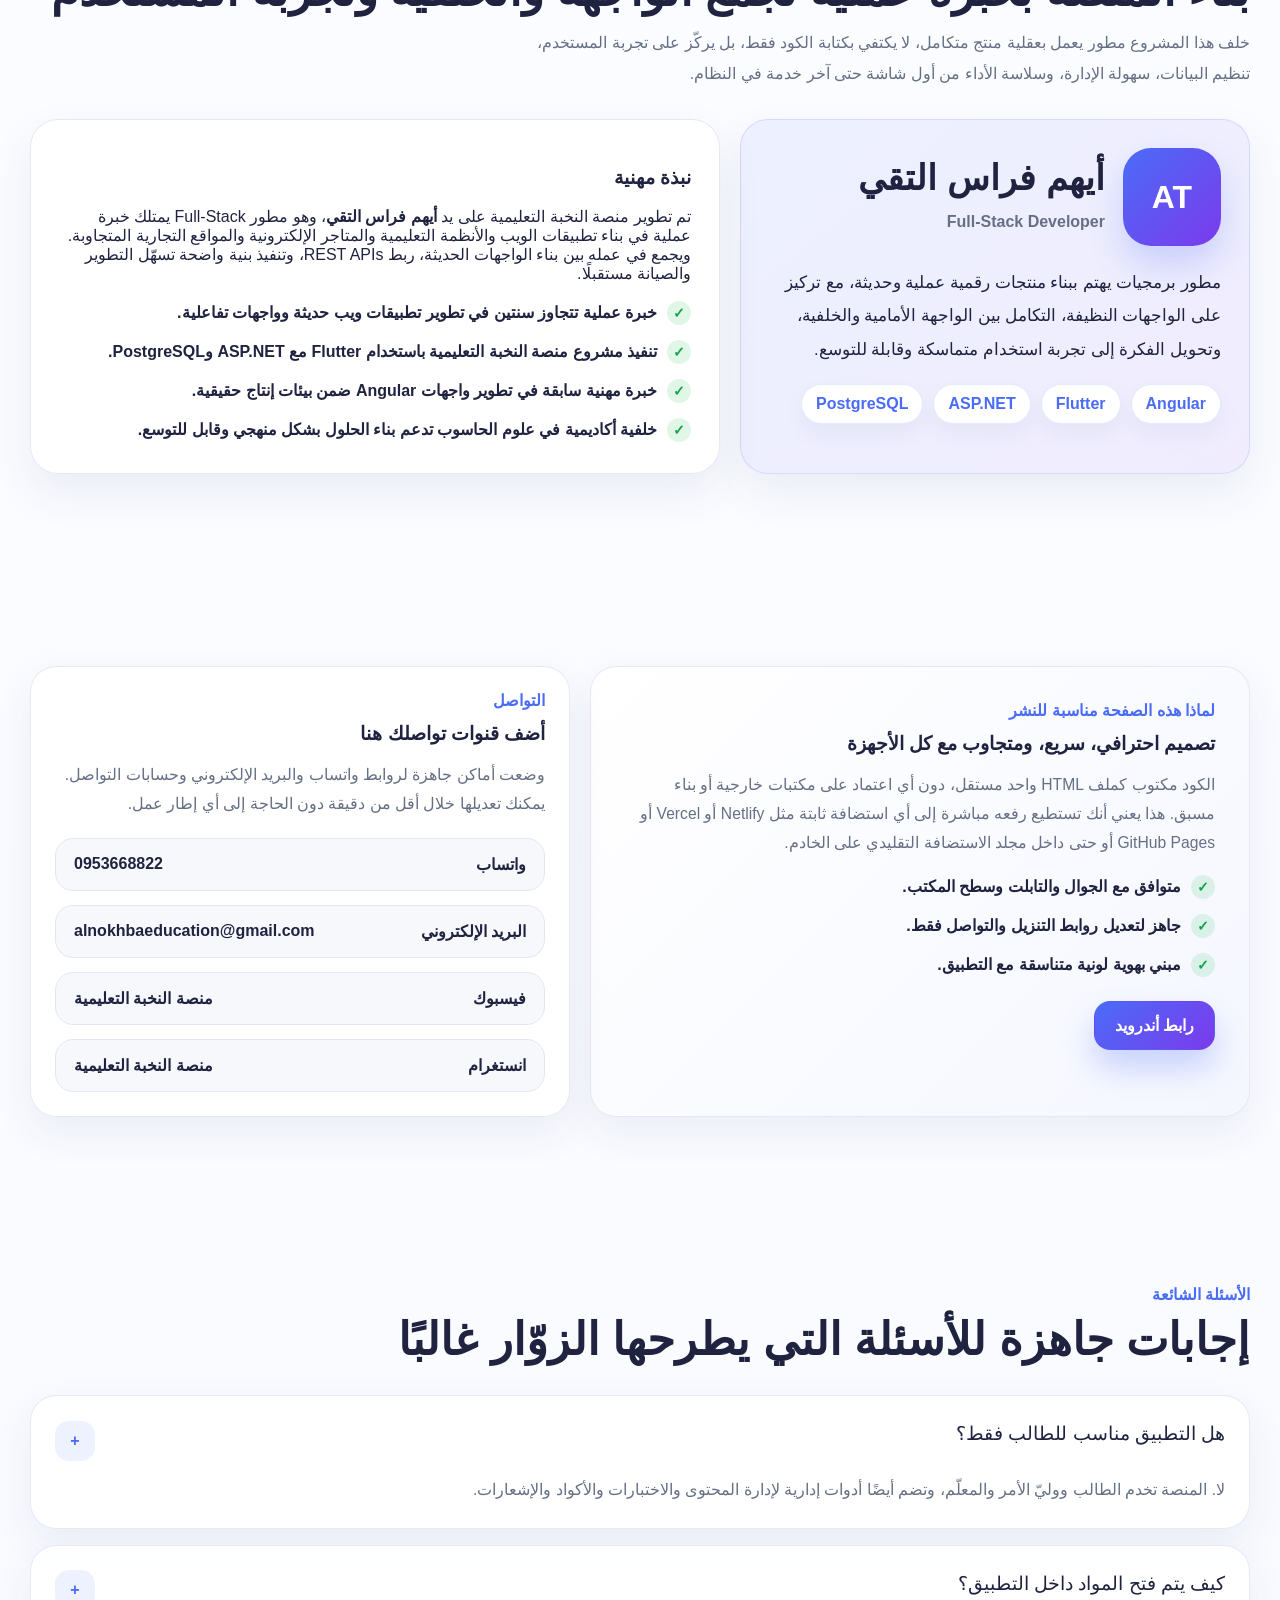
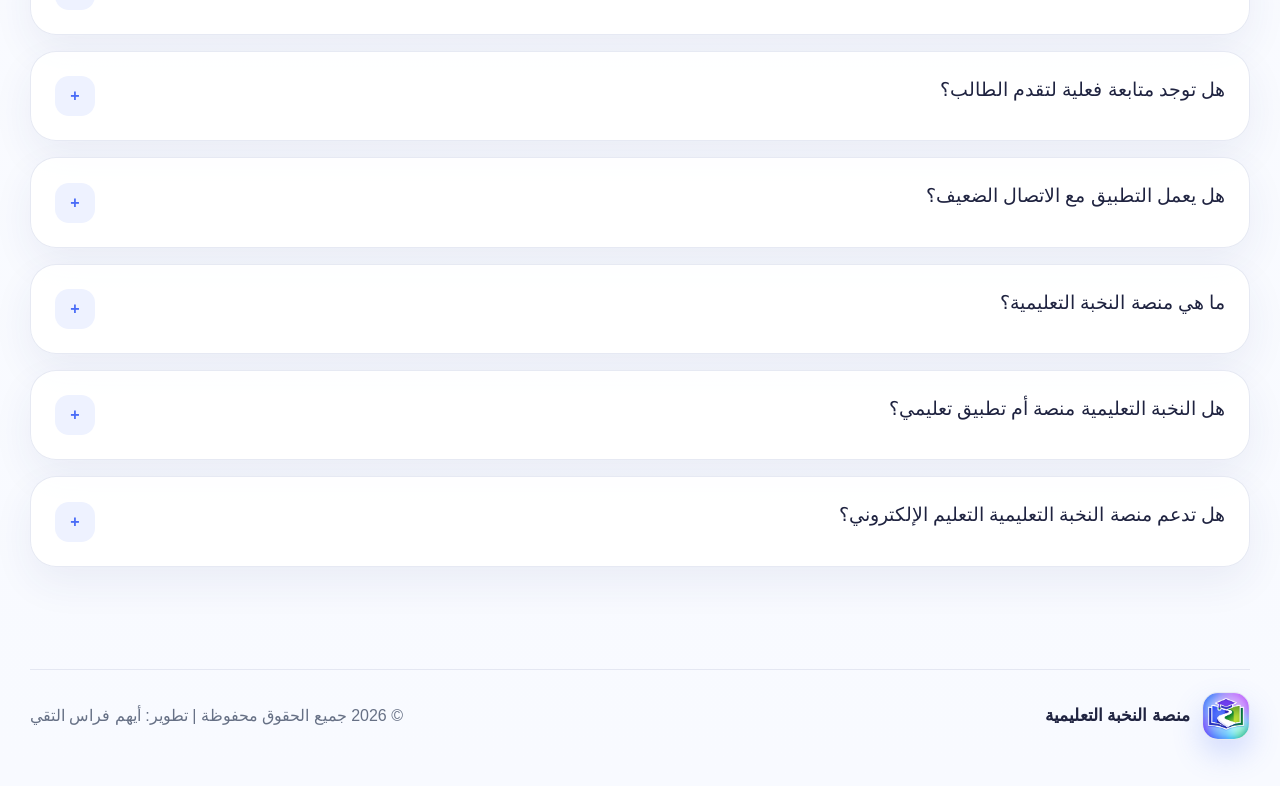
==== commit 3b276922: "Remove placeholder note in index.html Removed placeholder note about replacing links before publishi" ====
--- a/index.html
+++ b/index.html
@@ -1581,7 +1581,6 @@
             <a class="btn btn-primary" href="https://pub-a3f00092524d48538fb33acf6ce95c57.r2.dev/app/app-release.apk">رابط أندرويد</a>
             <!-- <a class="btn btn-soft" href="YOUR_IOS_LINK">رابط iPhone / iPad</a> -->
           </div>
-          <div class="note">استبدل الروابط الافتراضية داخل الملف بروابط المتجر أو ملف التحميل الفعلي قبل النشر.</div>
         </div>
 
         <div class="contact-box" id="contact">
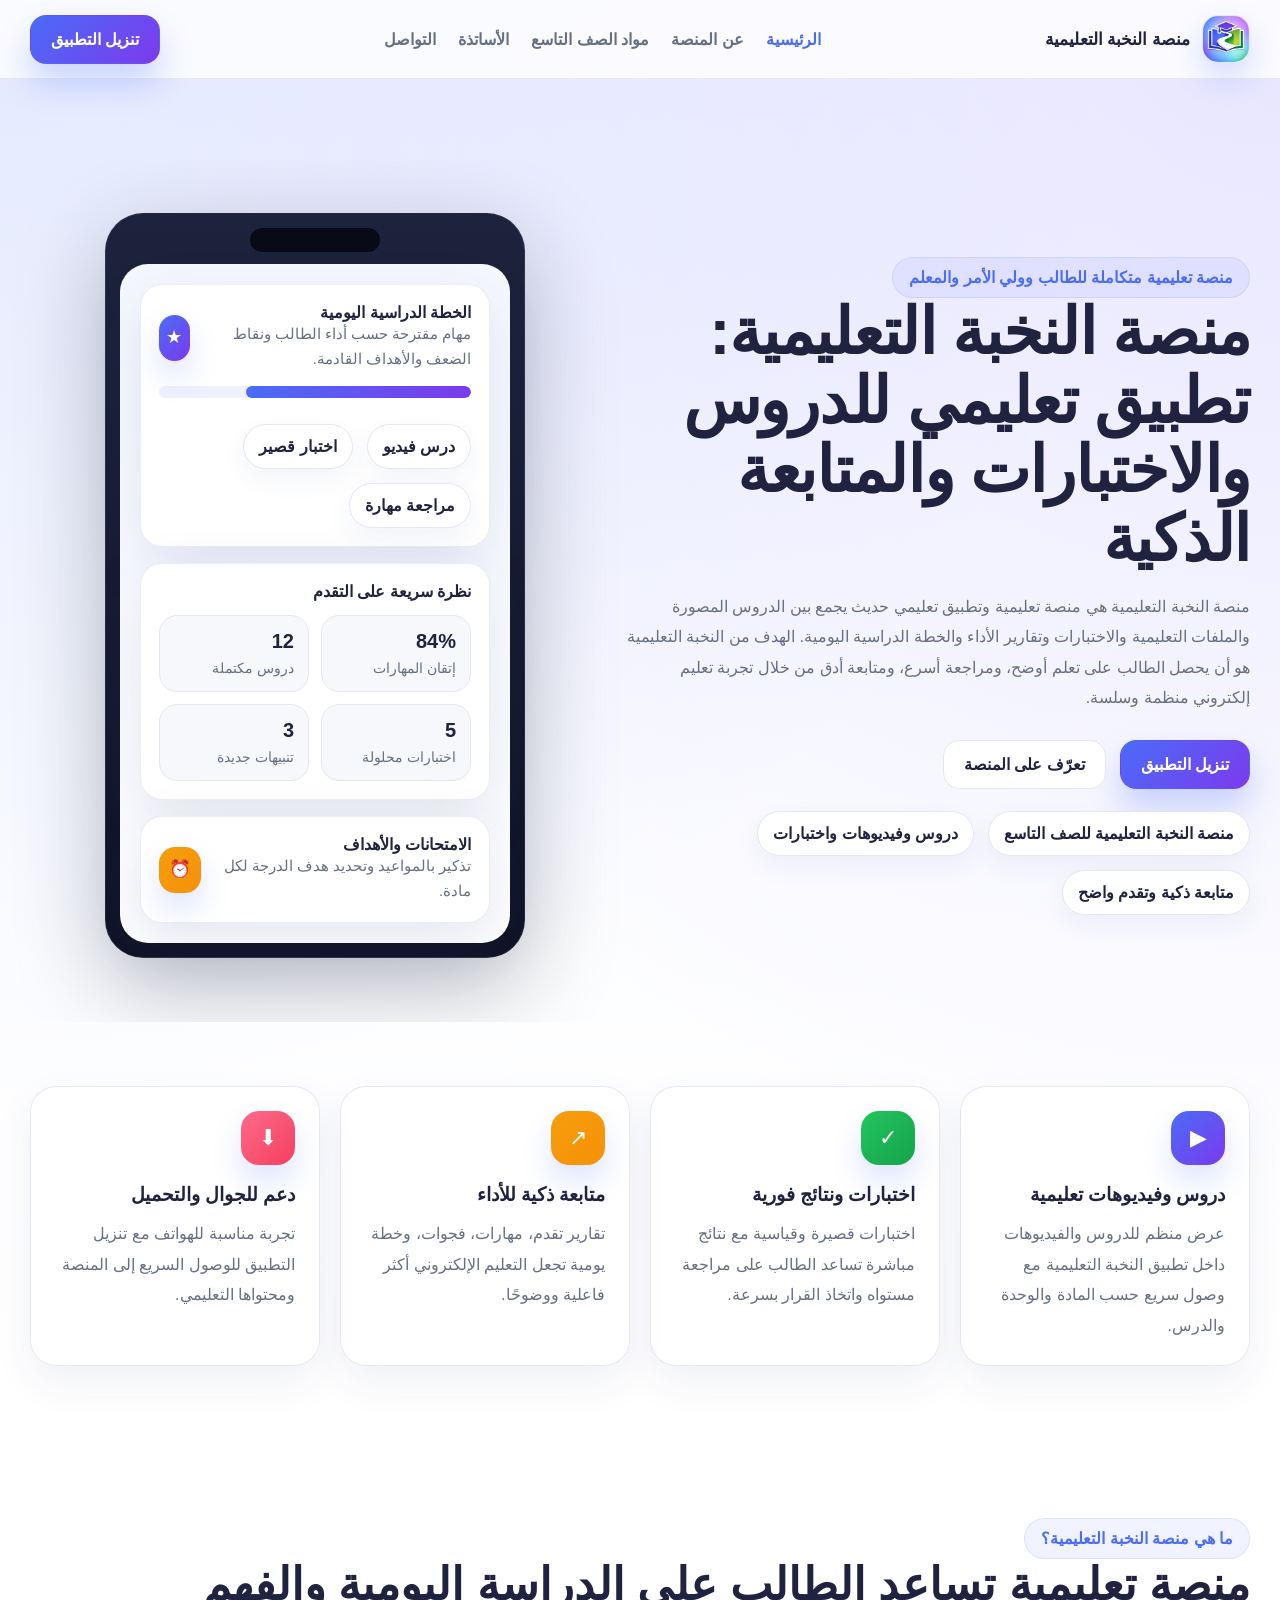
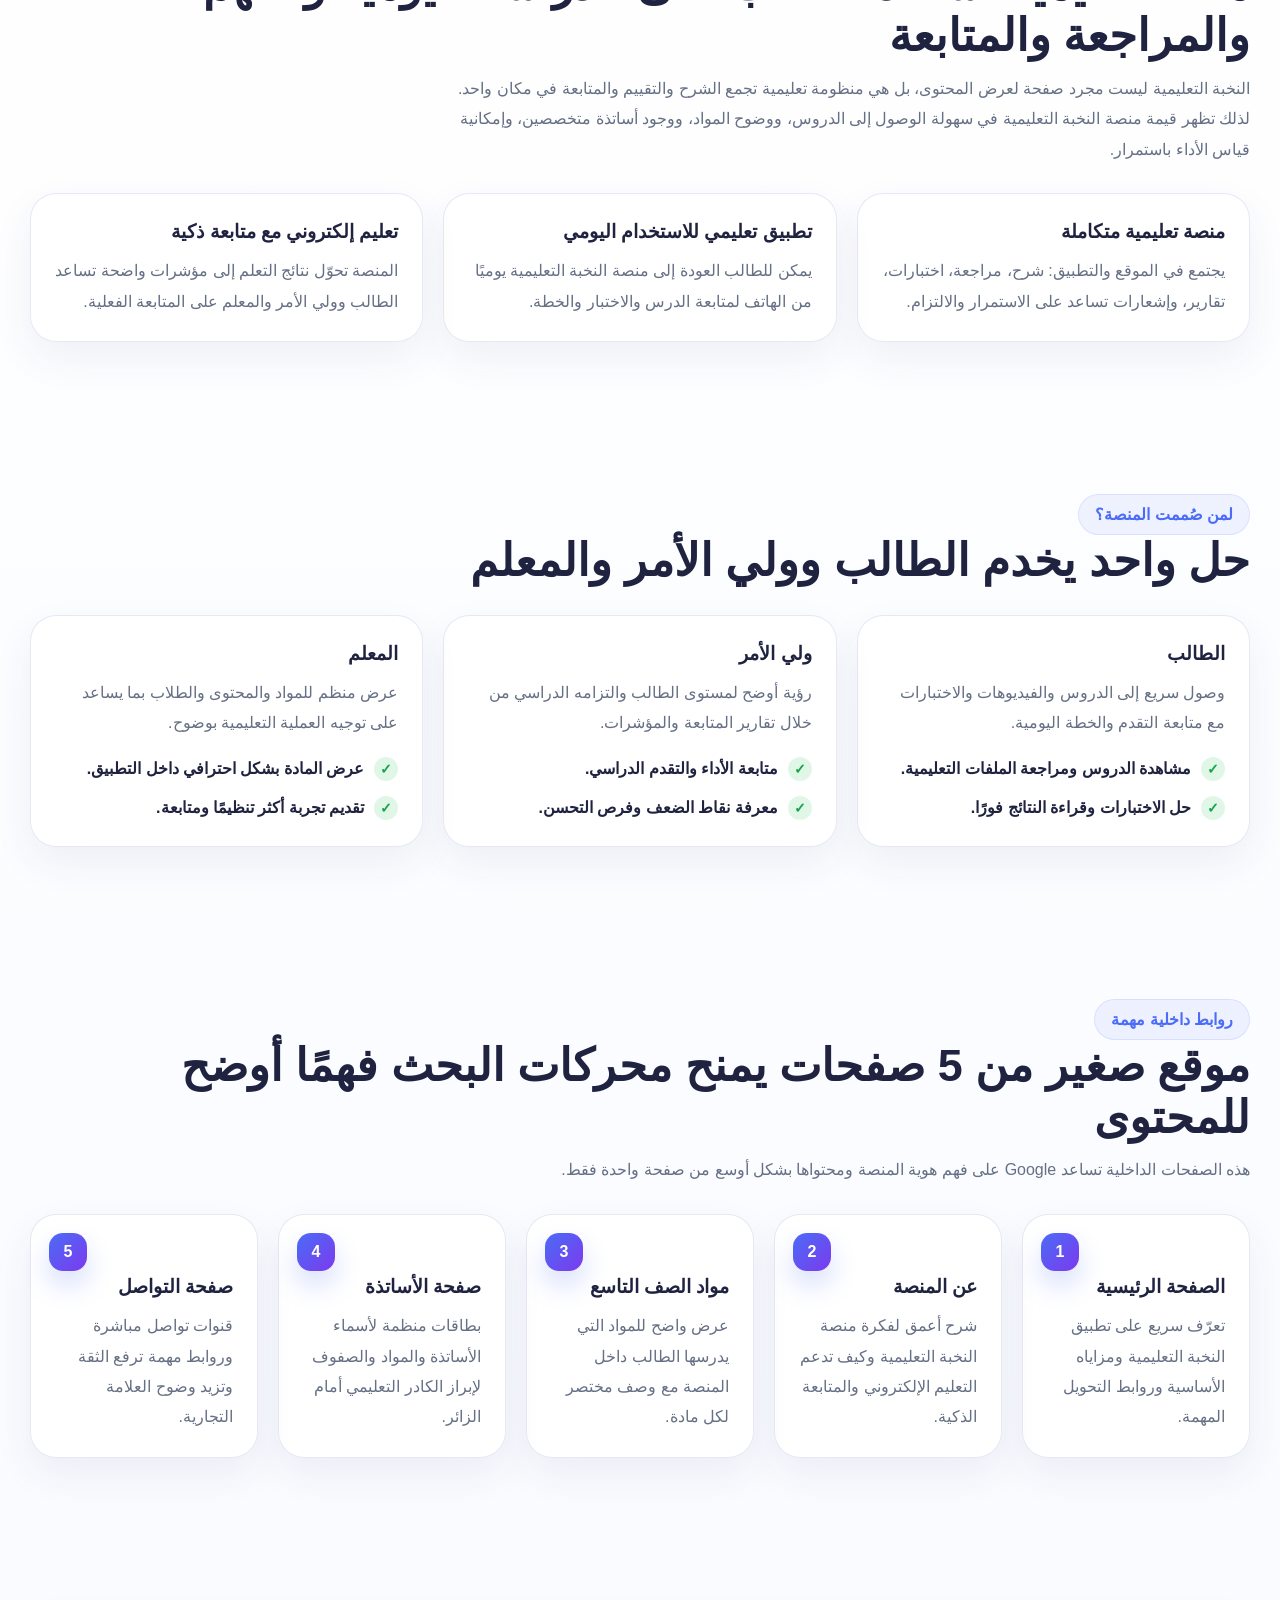
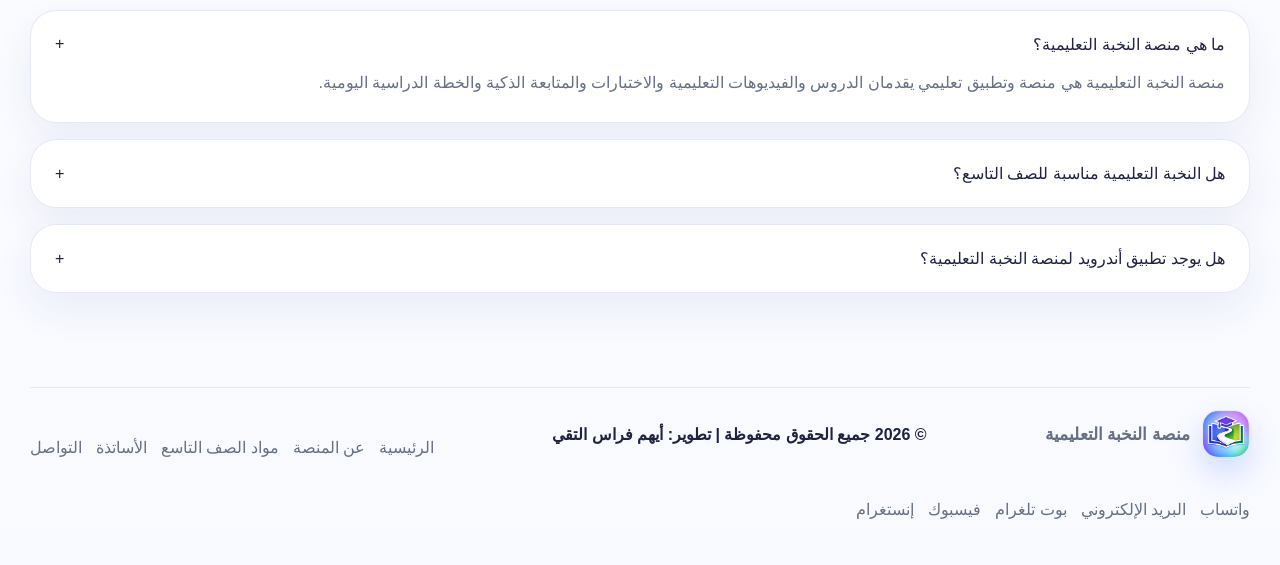
==== commit d6f44b68: "#10 : edits for website" ====
--- a/index.html
+++ b/index.html
@@ -3,30 +3,26 @@
 <head>
   <meta charset="UTF-8" />
   <meta name="viewport" content="width=device-width, initial-scale=1.0" />
-
   <title>منصة النخبة التعليمية | تطبيق تعليمي للدروس والاختبارات والمتابعة الذكية</title>
   <meta name="description" content="منصة النخبة التعليمية هي منصة وتطبيق تعليمي حديث يوفّر الدروس والفيديوهات التعليمية والاختبارات وتتبع التقدم والخطة الدراسية اليومية والمتابعة الذكية للطلاب." />
-  <meta name="keywords" content="منصة النخبة التعليمية, النخبة التعليمية, النخبة, التعليم, منصة تعليمية, تطبيق تعليمي, تعليم إلكتروني, دروس, اختبارات, متابعة الطلاب, الخطة الدراسية, تعليم ذكي" />
   <meta name="robots" content="index, follow, max-image-preview:large" />
+  <meta name="theme-color" content="#4A6CF7" />
   <meta name="author" content="أيهم فراس التقي" />
-  <meta name="theme-color" content="#4A6CF7" />
-
   <link rel="canonical" href="https://alnokhbaeducation.com/" />
-  <link rel="icon" type="image/jpeg" href="logo.jpg" />
-
+  <link rel="icon" type="image/jpeg" href="assets/images/logo.jpg" />
   <meta property="og:locale" content="ar_AR" />
-  <meta property="og:title" content="منصة النخبة التعليمية" />
-  <meta property="og:description" content="تجربة تعليمية حديثة تجمع الدروس والفيديوهات والاختبارات والمتابعة الذكية وتقارير الأداء في مكان واحد." />
   <meta property="og:type" content="website" />
+  <meta property="og:title" content="منصة النخبة التعليمية | تطبيق تعليمي للدروس والاختبارات والمتابعة الذكية" />
+  <meta property="og:description" content="منصة النخبة التعليمية هي منصة وتطبيق تعليمي حديث يوفّر الدروس والفيديوهات التعليمية والاختبارات وتتبع التقدم والخطة الدراسية اليومية والمتابعة الذكية للطلاب." />
   <meta property="og:url" content="https://alnokhbaeducation.com/" />
   <meta property="og:site_name" content="منصة النخبة التعليمية" />
-  <meta property="og:image" content="https://alnokhbaeducation.com/logo.jpg" />
+  <meta property="og:image" content="https://alnokhbaeducation.com/assets/images/logo.jpg" />
   <meta property="og:image:alt" content="شعار منصة النخبة التعليمية" />
-
   <meta name="twitter:card" content="summary_large_image" />
-  <meta name="twitter:title" content="منصة النخبة التعليمية" />
-  <meta name="twitter:description" content="تطبيق ومنصة تعليمية للدروس والاختبارات والمتابعة الذكية والخطة الدراسية اليومية." />
-  <meta name="twitter:image" content="https://alnokhbaeducation.com/logo.jpg" />
+  <meta name="twitter:title" content="منصة النخبة التعليمية | تطبيق تعليمي للدروس والاختبارات والمتابعة الذكية" />
+  <meta name="twitter:description" content="منصة النخبة التعليمية هي منصة وتطبيق تعليمي حديث يوفّر الدروس والفيديوهات التعليمية والاختبارات وتتبع التقدم والخطة الدراسية اليومية والمتابعة الذكية للطلاب." />
+  <meta name="twitter:image" content="https://alnokhbaeducation.com/assets/images/logo.jpg" />
+  <link rel="stylesheet" href="assets/css/styles.css" />
 
   <script type="application/ld+json">
   {
@@ -37,1072 +33,112 @@
         "name": "منصة النخبة التعليمية",
         "alternateName": ["النخبة التعليمية", "النخبة"],
         "url": "https://alnokhbaeducation.com/",
-        "logo": "https://alnokhbaeducation.com/logo.jpg",
-        "description": "منصة تعليمية حديثة للدروس والفيديوهات التعليمية والاختبارات والمتابعة الذكية وتتبع التقدم والخطة اليومية.",
-        "inLanguage": "ar",
-        "keywords": [
-          "منصة النخبة التعليمية",
-          "النخبة التعليمية",
-          "النخبة",
-          "التعليم",
-          "منصة تعليمية",
-          "تطبيق تعليمي",
-          "تعليم إلكتروني",
-          "اختبارات",
-          "دروس"
-        ]
+        "logo": "https://alnokhbaeducation.com/assets/images/logo.jpg",
+        "description": "منصة النخبة التعليمية هي منصة وتطبيق تعليمي حديث يوفّر الدروس والفيديوهات التعليمية والاختبارات والمتابعة الذكية للطلاب.",
+        "inLanguage": "ar"
       },
       {
         "@type": "WebSite",
         "name": "منصة النخبة التعليمية",
         "url": "https://alnokhbaeducation.com/",
-        "inLanguage": "ar",
-        "potentialAction": {
-          "@type": "SearchAction",
-          "target": "https://alnokhbaeducation.com/?q={search_term_string}",
-          "query-input": "required name=search_term_string"
-        }
+        "inLanguage": "ar"
+      },
+      {
+        "@type": "WebPage",
+        "name": "منصة النخبة التعليمية | تطبيق تعليمي للدروس والاختبارات والمتابعة الذكية",
+        "url": "https://alnokhbaeducation.com/",
+        "description": "منصة النخبة التعليمية هي منصة وتطبيق تعليمي حديث يوفّر الدروس والفيديوهات التعليمية والاختبارات وتتبع التقدم والخطة الدراسية اليومية والمتابعة الذكية للطلاب.",
+        "inLanguage": "ar"
+      }
+      ,
+      {
+        "@type": "FAQPage",
+        "mainEntity": [
+          {"@type":"Question","name":"ما هي منصة النخبة التعليمية؟","acceptedAnswer":{"@type":"Answer","text":"منصة النخبة التعليمية هي منصة وتطبيق تعليمي يقدمان الدروس والفيديوهات والاختبارات والمتابعة الذكية وخطة الدراسة اليومية للطلاب."}},
+          {"@type":"Question","name":"هل منصة النخبة التعليمية مناسبة للصف التاسع؟","acceptedAnswer":{"@type":"Answer","text":"نعم، تعرض المنصة مواد الصف التاسع بشكل منظم مع أساتذة متخصصين واختبارات وتقارير متابعة."}},
+          {"@type":"Question","name":"هل يوجد تطبيق أندرويد لمنصة النخبة التعليمية؟","acceptedAnswer":{"@type":"Answer","text":"نعم، يمكن تنزيل تطبيق منصة النخبة التعليمية واستخدامه للوصول إلى الدروس والاختبارات والمتابعة من الهاتف."}}
+        ]
       }
     ]
   }
   </script>
-  <style>
-    :root {
-      --primary: #4A6CF7;
-      --primary-2: #6C4DFF;
-      --secondary: #22C55E;
-      --accent: #7C3AED;
-      --dark: #121212;
-      --text: #1F2340;
-      --muted: #667085;
-      --line: #E4E7F2;
-      --surface: #ffffff;
-      --surface-2: #F7F8FC;
-      --surface-3: #EEF2FF;
-      --danger: #FF6B8A;
-      --warning: #F79009;
-      --shadow: 0 20px 60px rgba(41, 61, 133, 0.12);
-      --radius-xl: 30px;
-      --radius-lg: 22px;
-      --radius-md: 16px;
-      --max: 1220px;
-    }
-
-    * { box-sizing: border-box; }
-    html { scroll-behavior: smooth; }
-    body {
-      margin: 0;
-      font-family: "Segoe UI", Tahoma, Arial, sans-serif;
-      color: var(--text);
-      background:
-        radial-gradient(circle at top right, rgba(108, 77, 255, 0.12), transparent 30%),
-        radial-gradient(circle at top left, rgba(74, 108, 247, 0.12), transparent 28%),
-        linear-gradient(180deg, #F8FAFF 0%, #FFFFFF 36%, #F8FAFF 100%);
-    }
-
-    a { color: inherit; text-decoration: none; }
-    img { max-width: 100%; display: block; }
-    .container { width: min(calc(100% - 32px), var(--max)); margin-inline: auto; }
-    .section { padding: 96px 0; }
-    .section-sm { padding: 72px 0; }
-
-    .topbar {
-      position: sticky;
-      top: 0;
-      z-index: 100;
-      backdrop-filter: blur(18px);
-      background: rgba(255,255,255,0.76);
-      border-bottom: 1px solid rgba(228, 231, 242, 0.85);
-    }
-
-    .nav {
-      display: flex;
-      align-items: center;
-      justify-content: space-between;
-      gap: 18px;
-      min-height: 78px;
-    }
-
-    .brand {
-      display: inline-flex;
-      align-items: center;
-      gap: 12px;
-      font-weight: 900;
-      font-size: 1.05rem;
-      color: var(--text);
-    }
-
-    .brand-mark {
-      width: 48px;
-      height: 48px;
-      border-radius: 16px;
-      overflow: hidden;
-      background: #ffffff;
-      display: grid;
-      place-items: center;
-      box-shadow: 0 14px 30px rgba(74,108,247,0.22);
-      border: 1px solid rgba(228, 231, 242, 0.9);
-      flex-shrink: 0;
-    }
-
-    .brand-mark img {
-      width: 100%;
-      height: 100%;
-      object-fit: cover;
-      display: block;
-    }
-
-    .nav-links {
-      display: flex;
-      align-items: center;
-      gap: 24px;
-      color: var(--muted);
-      font-weight: 700;
-      flex-wrap: wrap;
-      justify-content: center;
-    }
-
-    .nav-links a:hover,
-    .nav-links a.active { color: var(--primary); }
-
-    .nav-actions {
-      display: flex;
-      align-items: center;
-      gap: 12px;
-    }
-
-    .download-desktop {
-      display: inline-flex;
-    }
-
-    .menu-btn {
-      display: none;
-      width: 46px;
-      height: 46px;
-      border-radius: 14px;
-      border: 1px solid var(--line);
-      background: white;
-      font-size: 1.2rem;
-      cursor: pointer;
-    }
-
-    .btn {
-      display: inline-flex;
-      align-items: center;
-      justify-content: center;
-      gap: 10px;
-      padding: 14px 20px;
-      border-radius: 16px;
-      font-weight: 800;
-      transition: transform .2s ease, box-shadow .2s ease, background .2s ease;
-      border: 1px solid transparent;
-      cursor: pointer;
-      white-space: nowrap;
-    }
-
-    .btn:hover { transform: translateY(-2px); }
-
-    .btn-primary {
-      color: white;
-      background: linear-gradient(135deg, var(--primary), var(--accent));
-      box-shadow: 0 18px 32px rgba(74,108,247,0.28);
-    }
-
-    .btn-soft {
-      background: white;
-      border-color: var(--line);
-      color: var(--text);
-    }
-
-    .hero {
-      padding: 54px 0 60px;
-      overflow: hidden;
-    }
-
-    .hero-grid {
-      display: grid;
-      grid-template-columns: 1.05fr .95fr;
-      gap: 34px;
-      align-items: center;
-    }
-
-    .eyebrow {
-      display: inline-flex;
-      align-items: center;
-      gap: 10px;
-      padding: 10px 16px;
-      border-radius: 999px;
-      background: rgba(74,108,247,0.08);
-      color: var(--primary);
-      font-weight: 800;
-      margin-bottom: 18px;
-      border: 1px solid rgba(74,108,247,0.12);
-    }
-
-    h1 {
-      font-size: clamp(2.1rem, 5vw, 4.2rem);
-      line-height: 1.08;
-      margin: 0 0 18px;
-      letter-spacing: -0.02em;
-    }
-
-    .hero p {
-      margin: 0;
-      color: var(--muted);
-      font-size: 1.08rem;
-      line-height: 1.9;
-      max-width: 720px;
-    }
-
-    .hero-actions,
-    .hero-meta {
-      display: flex;
-      flex-wrap: wrap;
-      gap: 14px;
-      margin-top: 28px;
-    }
-
-    .hero-meta { margin-top: 24px; }
-
-    .pill {
-      display: inline-flex;
-      align-items: center;
-      gap: 10px;
-      padding: 12px 15px;
-      border-radius: 999px;
-      background: white;
-      border: 1px solid var(--line);
-      color: var(--text);
-      font-weight: 700;
-      box-shadow: 0 10px 26px rgba(41, 61, 133, 0.06);
-    }
-
-    .hero-side { position: relative; }
-
-    .glow,
-    .glow-2 {
-      position: absolute;
-      inset: auto;
-      border-radius: 999px;
-      filter: blur(40px);
-      opacity: .5;
-      pointer-events: none;
-    }
-
-    .glow {
-      width: 240px;
-      height: 240px;
-      background: rgba(124,58,237,0.25);
-      top: 0;
-      left: 10%;
-    }
-
-    .glow-2 {
-      width: 260px;
-      height: 260px;
-      background: rgba(74,108,247,0.2);
-      bottom: -20px;
-      right: -10px;
-    }
-
-    .phone {
-      position: relative;
-      max-width: 420px;
-      margin-inline: auto;
-      padding: 14px;
-      border-radius: 38px;
-      background: linear-gradient(180deg, #1E233D, #101426);
-      box-shadow: 0 30px 90px rgba(16,20,38,0.28);
-      border: 1px solid rgba(255,255,255,0.08);
-    }
-
-    .phone-notch {
-      width: 130px;
-      height: 24px;
-      border-radius: 999px;
-      background: #080B16;
-      margin: 0 auto 12px;
-    }
-
-    .phone-screen {
-      background: linear-gradient(180deg, #F6F8FF 0%, #FFFFFF 100%);
-      border-radius: 28px;
-      padding: 20px;
-      overflow: hidden;
-      min-height: 700px;
-      position: relative;
-    }
-
-    .screen-card {
-      background: white;
-      border-radius: 22px;
-      padding: 18px;
-      box-shadow: var(--shadow);
-      border: 1px solid rgba(228,231,242,0.7);
-    }
-
-    .screen-card + .screen-card { margin-top: 16px; }
-
-    .screen-row {
-      display: flex;
-      align-items: center;
-      justify-content: space-between;
-      gap: 12px;
-    }
-
-    .screen-title {
-      font-weight: 900;
-      font-size: 1rem;
-    }
-
-    .screen-muted {
-      color: var(--muted);
-      font-size: .92rem;
-      line-height: 1.7;
-    }
-
-    .progress {
-      margin-top: 14px;
-      height: 12px;
-      background: #EEF2FF;
-      border-radius: 999px;
-      overflow: hidden;
-    }
-
-    .progress > span {
-      display: block;
-      height: 100%;
-      border-radius: inherit;
-      background: linear-gradient(90deg, var(--primary), var(--accent));
-    }
-
-    .mini-grid {
-      display: grid;
-      grid-template-columns: repeat(2, 1fr);
-      gap: 12px;
-      margin-top: 14px;
-    }
-
-    .mini-item {
-      padding: 14px;
-      border-radius: 18px;
-      background: var(--surface-2);
-      border: 1px solid var(--line);
-    }
-
-    .mini-item b { display: block; margin-bottom: 6px; font-size: 1.25rem; }
-    .mini-item span { color: var(--muted); font-size: .88rem; }
-
-    .chip-row { display: flex; gap: 10px; flex-wrap: wrap; margin-top: 14px; }
-    .chip {
-      padding: 10px 12px;
-      border-radius: 14px;
-      background: rgba(74,108,247,0.08);
-      color: var(--primary);
-      font-weight: 800;
-      font-size: .9rem;
-    }
-
-    .trusted {
-      padding: 22px;
-      border: 1px solid var(--line);
-      border-radius: 28px;
-      background: rgba(255,255,255,0.75);
-      backdrop-filter: blur(10px);
-      display: grid;
-      grid-template-columns: repeat(4, 1fr);
-      gap: 14px;
-      box-shadow: 0 10px 30px rgba(41,61,133,0.06);
-    }
-
-    .trusted-item {
-      padding: 16px 18px;
-      border-radius: 20px;
-      background: white;
-      border: 1px solid rgba(228,231,242,.8);
-      min-height: 100%;
-    }
-
-    .trusted-item b {
-      display: block;
-      margin-bottom: 6px;
-      font-size: 1.1rem;
-    }
-
-    .trusted-item span {
-      color: var(--muted);
-      line-height: 1.7;
-      font-size: .95rem;
-    }
-
-    .section-head {
-      display: flex;
-      align-items: end;
-      justify-content: space-between;
-      gap: 20px;
-      margin-bottom: 30px;
-      flex-wrap: wrap;
-    }
-
-    .section-head h2 {
-      margin: 0;
-      font-size: clamp(1.7rem, 4vw, 2.8rem);
-      line-height: 1.15;
-    }
-
-    .section-head p {
-      margin: 12px 0 0;
-      color: var(--muted);
-      line-height: 1.9;
-      max-width: 720px;
-    }
-
-    .section-tag {
-      display: inline-flex;
-      align-items: center;
-      gap: 8px;
-      color: var(--primary);
-      font-weight: 800;
-      margin-bottom: 10px;
-    }
-
-    .grid-3,
-    .grid-4,
-    .grid-2 {
-      display: grid;
-      gap: 20px;
-    }
-
-    .grid-3 { grid-template-columns: repeat(3, 1fr); }
-    .grid-4 { grid-template-columns: repeat(4, 1fr); }
-    .grid-2 { grid-template-columns: repeat(2, 1fr); }
-
-    .feature-card,
-    .info-card,
-    .step,
-    .audience-panel,
-    .faq-item,
-    .cta-box,
-    .contact-box,
-    .stat-card {
-      background: rgba(255,255,255,0.9);
-      border: 1px solid rgba(228,231,242,0.9);
-      border-radius: 26px;
-      padding: 24px;
-      box-shadow: 0 16px 40px rgba(41,61,133,0.07);
-    }
-
-    .feature-card:hover,
-    .info-card:hover,
-    .step:hover,
-    .stat-card:hover {
-      transform: translateY(-4px);
-      transition: transform .2s ease;
-    }
-
-    .icon {
-      width: 54px;
-      height: 54px;
-      border-radius: 18px;
-      display: grid;
-      place-items: center;
-      color: white;
-      font-size: 1.35rem;
-      margin-bottom: 16px;
-      box-shadow: 0 16px 30px rgba(74,108,247,0.18);
-    }
-
-    .icon.primary { background: linear-gradient(135deg, var(--primary), var(--accent)); }
-    .icon.success { background: linear-gradient(135deg, var(--secondary), #16A34A); }
-    .icon.warning { background: linear-gradient(135deg, #F59E0B, var(--warning)); }
-    .icon.pink { background: linear-gradient(135deg, #FF6B8A, #F43F5E); }
-
-    .feature-card h3,
-    .info-card h3,
-    .step h3,
-    .audience-panel h3,
-    .cta-box h3,
-    .contact-box h3,
-    .faq-q,
-    .stat-card h3 {
-      margin: 0 0 12px;
-      font-size: 1.18rem;
-      line-height: 1.5;
-    }
-
-    .feature-card p,
-    .info-card p,
-    .step p,
-    .audience-panel p,
-    .cta-box p,
-    .contact-box p,
-    .faq-a,
-    .stat-card p {
-      margin: 0;
-      color: var(--muted);
-      line-height: 1.85;
-      font-size: .98rem;
-    }
-
-    .list {
-      margin: 16px 0 0;
-      padding: 0;
-      list-style: none;
-      display: grid;
-      gap: 10px;
-    }
-
-    .list li {
-      display: flex;
-      align-items: start;
-      gap: 10px;
-      color: var(--text);
-      line-height: 1.8;
-      font-weight: 600;
-    }
-
-    .check {
-      width: 24px;
-      height: 24px;
-      border-radius: 999px;
-      background: rgba(34,197,94,.14);
-      color: #16A34A;
-      display: inline-grid;
-      place-items: center;
-      flex: 0 0 24px;
-      font-size: .9rem;
-      margin-top: 2px;
-    }
-
-    .steps {
-      counter-reset: steps;
-    }
-
-    .step {
-      position: relative;
-      /* padding-top: 72px; */
-    }
-
-    /* .step::before {
-      counter-increment: steps;
-      content: counter(steps);
-      position: absolute;
-      top: 22px;
-      right: 22px;
-      width: 40px;
-      height: 40px;
-      border-radius: 14px;
-      background: linear-gradient(135deg, var(--primary), var(--accent));
-      color: white;
-      display: grid;
-      place-items: center;
-      font-weight: 900;
-      box-shadow: 0 14px 26px rgba(74,108,247,0.28);
-    } */
-
-    .audience-switch {
-      display: flex;
-      gap: 12px;
-      flex-wrap: wrap;
-      margin-bottom: 22px;
-    }
-
-    .tab-btn {
-      border: 1px solid var(--line);
-      background: white;
-      padding: 12px 18px;
-      border-radius: 14px;
-      font-weight: 800;
-      color: var(--muted);
-      cursor: pointer;
-    }
-
-    .tab-btn.active {
-      color: white;
-      border-color: transparent;
-      background: linear-gradient(135deg, var(--primary), var(--accent));
-      box-shadow: 0 14px 26px rgba(74,108,247,0.18);
-    }
-
-    .audience-panels > .audience-panel { display: none; }
-    .audience-panels > .audience-panel.active { display: block; }
-
-    .stats-strip {
-      display: grid;
-      grid-template-columns: repeat(4, 1fr);
-      gap: 18px;
-      margin-top: 20px;
-    }
-
-    .stat-card h3 {
-      font-size: 2rem;
-      margin-bottom: 8px;
-    }
-
-    .gradient-box {
-      background: linear-gradient(135deg, rgba(74,108,247,.08), rgba(124,58,237,.08));
-      border: 1px solid rgba(74,108,247,.12);
-      border-radius: 28px;
-      padding: 28px;
-    }
-
-    .split {
-      display: grid;
-      grid-template-columns: 1.05fr .95fr;
-      gap: 22px;
-      align-items: center;
-    }
-
-    .faq-list {
-      display: grid;
-      gap: 16px;
-    }
-
-    .faq-item summary {
-      list-style: none;
-      cursor: pointer;
-      display: flex;
-      align-items: center;
-      justify-content: space-between;
-      gap: 16px;
-    }
-
-    .faq-item summary::-webkit-details-marker { display: none; }
-
-    .faq-icon {
-      width: 40px;
-      height: 40px;
-      border-radius: 14px;
-      background: var(--surface-3);
-      color: var(--primary);
-      display: grid;
-      place-items: center;
-      font-weight: 900;
-      flex: 0 0 40px;
-    }
-
-    .faq-a { padding-top: 14px; }
-
-    .cta-box {
-      padding: 34px;
-      background: linear-gradient(135deg, #FFFFFF, #F5F7FF);
-    }
-
-    .cta-actions {
-      display: flex;
-      gap: 14px;
-      flex-wrap: wrap;
-      margin-top: 22px;
-    }
-
-    .contact-grid {
-      display: grid;
-      grid-template-columns: 1.1fr .9fr;
-      gap: 20px;
-    }
-
-    .contact-list {
-      display: grid;
-      gap: 14px;
-      margin-top: 20px;
-    }
-
-    .contact-item {
-      display: flex;
-      align-items: center;
-      justify-content: space-between;
-      gap: 16px;
-      padding: 16px 18px;
-      border-radius: 18px;
-      background: var(--surface-2);
-      border: 1px solid var(--line);
-      font-weight: 700;
-    }
-
-
-    .teachers-grid {
-      display: grid;
-      grid-template-columns: repeat(4, 1fr);
-      gap: 18px;
-    }
-
-    .teacher-card {
-      background: rgba(255,255,255,0.94);
-      border: 1px solid rgba(228,231,242,0.95);
-      border-radius: 28px;
-      overflow: hidden;
-      box-shadow: 0 18px 44px rgba(41,61,133,0.08);
-      transition: transform .2s ease, box-shadow .2s ease;
-    }
-
-    .teacher-card:hover {
-      transform: translateY(-4px);
-      box-shadow: 0 24px 52px rgba(41,61,133,0.12);
-    }
-
-    .teacher-photo {
-      aspect-ratio: 1 / 1;
-      background: linear-gradient(135deg, rgba(74,108,247,.12), rgba(124,58,237,.14));
-      padding: 18px;
-    }
-
-    .teacher-photo img {
-      width: 100%;
-      height: 100%;
-      object-fit: contain;
-      border-radius: 24px;
-      border: 1px solid rgba(255,255,255,0.85);
-      box-shadow: inset 0 0 0 1px rgba(255,255,255,.25);
-    }
-
-    .teacher-body {
-      padding: 22px;
-    }
-
-    .teacher-subject {
-      display: inline-flex;
-      align-items: center;
-      padding: 8px 12px;
-      border-radius: 999px;
-      background: rgba(74,108,247,.08);
-      color: var(--primary);
-      font-weight: 800;
-      font-size: .92rem;
-      margin-bottom: 14px;
-    }
-
-    .teacher-name {
-      margin: 0 0 8px;
-      font-size: 1.18rem;
-      line-height: 1.5;
-    }
-
-    .teacher-grade {
-      margin: 0;
-      color: var(--muted);
-      line-height: 1.8;
-      font-weight: 700;
-    }
-
-    .teacher-note {
-      margin-top: 18px;
-      color: var(--muted);
-      line-height: 1.9;
-      font-size: .96rem;
-    }
-
-
-    .developer-wrap {
-      display: grid;
-      grid-template-columns: .85fr 1.15fr;
-      gap: 20px;
-      align-items: stretch;
-    }
-
-    .developer-card {
-      background: rgba(255,255,255,0.92);
-      border: 1px solid rgba(228,231,242,0.9);
-      border-radius: 28px;
-      padding: 28px;
-      box-shadow: 0 18px 44px rgba(41,61,133,0.08);
-      height: 100%;
-    }
-
-    .developer-card.primary {
-      background: linear-gradient(135deg, rgba(74,108,247,.08), rgba(124,58,237,.08));
-      border-color: rgba(74,108,247,.16);
-    }
-
-    .developer-header {
-      display: flex;
-      align-items: center;
-      gap: 18px;
-      margin-bottom: 20px;
-      flex-wrap: wrap;
-    }
-
-    .developer-avatar {
-      width: 98px;
-      height: 98px;
-      border-radius: 28px;
-      display: grid;
-      place-items: center;
-      color: white;
-      font-size: 2rem;
-      font-weight: 900;
-      background: linear-gradient(135deg, var(--primary), var(--accent));
-      box-shadow: 0 18px 34px rgba(74,108,247,0.24);
-      flex: 0 0 98px;
-    }
-
-    .developer-name {
-      margin: 0;
-      font-size: clamp(1.5rem, 3vw, 2.2rem);
-      line-height: 1.2;
-    }
-
-    .developer-role {
-      margin-top: 8px;
-      color: var(--muted);
-      font-weight: 700;
-      line-height: 1.8;
-    }
-
-    .developer-badges {
-      display: flex;
-      gap: 10px;
-      flex-wrap: wrap;
-      margin-top: 18px;
-    }
-
-    .developer-badge {
-      padding: 10px 14px;
-      border-radius: 999px;
-      background: white;
-      border: 1px solid rgba(74,108,247,.14);
-      color: var(--primary);
-      font-weight: 800;
-      box-shadow: 0 10px 22px rgba(41,61,133,.05);
-    }
-
-    .developer-lead {
-      font-size: 1.04rem;
-      color: var(--text);
-      line-height: 2;
-      margin: 0 0 18px;
-    }
-
-    .footer {
-      padding: 30px 0 46px;
-      color: var(--muted);
-    }
-
-    .footer-box {
-      display: flex;
-      align-items: center;
-      justify-content: space-between;
-      gap: 16px;
-      flex-wrap: wrap;
-      border-top: 1px solid var(--line);
-      padding-top: 22px;
-    }
-
-    .note {
-      margin-top: 12px;
-      color: var(--muted);
-      font-size: .92rem;
-    }
-
-    .mobile-nav {
-      display: none;
-      padding: 0 0 18px;
-    }
-
-    .mobile-nav.open { display: block; }
-    .mobile-nav .nav-links { flex-direction: column; align-items: stretch; gap: 10px; }
-    .mobile-nav .nav-links a {
-      background: white;
-      padding: 14px 16px;
-      border-radius: 14px;
-      border: 1px solid var(--line);
-    }
-
-    .mobile-actions {
-      display: grid;
-      gap: 10px;
-      margin-top: 12px;
-    }
-
-    @media (max-width: 1080px) {
-      .hero-grid,
-      .split,
-      .contact-grid,
-      .grid-4,
-      .stats-strip,
-      .trusted,
-      .developer-wrap,
-      .teachers-grid { grid-template-columns: repeat(2, 1fr); }
-      .grid-3 { grid-template-columns: repeat(2, 1fr); }
-    }
-
-    @media (max-width: 860px) {
-      .nav-links,
-      .download-desktop,
-      .nav-actions .btn-soft { display: none; }
-      .menu-btn { display: inline-grid; place-items: center; }
-      .hero { padding-top: 34px; }
-      .hero-grid,
-      .split,
-      .contact-grid,
-      .grid-3,
-      .grid-4,
-      .grid-2,
-      .stats-strip,
-      .trusted,
-      .developer-wrap,
-      .teachers-grid { grid-template-columns: 1fr; }
-      .section { padding: 78px 0; }
-      .phone-screen { min-height: auto; }
-    }
-
-    @media (max-width: 560px) {
-      .container { width: min(calc(100% - 22px), var(--max)); }
-      .nav { min-height: 72px; }
-      .brand-mark { width: 42px; height: 42px; }
-      .btn { width: 100%; }
-      .hero-actions .btn,
-      .cta-actions .btn { width: 100%; }
-      .hero-actions,
-      .cta-actions,
-      .hero-meta,
-      .audience-switch { display: grid; grid-template-columns: 1fr; }
-      .feature-card,
-      .info-card,
-      .step,
-      .audience-panel,
-      .faq-item,
-      .cta-box,
-      .contact-box,
-      .stat-card { padding: 20px; border-radius: 22px; }
-      .phone { padding: 12px; border-radius: 30px; }
-      .phone-screen { padding: 16px; border-radius: 24px; }
-    }
-  </style>
 </head>
 <body>
   <header class="topbar">
     <div class="container">
       <nav class="nav" aria-label="التنقل الرئيسي">
-        <a href="#home" class="brand" aria-label="العودة إلى الأعلى">
-          <span class="brand-mark"><img src="logo.jpg" alt="شعار منصة النخبة التعليمية" /></span>
-          <span style="
-    font-size: 20px;
-    font-weight: 700;
-" >
-            منصة النخبة التعليمية
-          </span>
+        <a href="index.html" class="brand" aria-label="العودة إلى الصفحة الرئيسية">
+          <span class="brand-mark"><img src="assets/images/logo.jpg" alt="شعار منصة النخبة التعليمية" /></span>
+          <span>منصة النخبة التعليمية</span>
         </a>
-
-        <div class="nav-links">
-          <a href="#about-platform">عن المنصة</a>
-          <a href="#features">المزايا</a>
-          <a href="#audiences">لمن صُممت</a>
-          <a href="#workflow">طريقة العمل</a>
-          <a href="#smart">التعلّم الذكي</a>
-          <a href="#teachers">الأساتذة</a>
-          <a href="#developer">عن المطور</a>
-          <a href="#faq">الأسئلة الشائعة</a>
-          <a href="#contact">التواصل</a>
-        </div>
-
+        <div class="nav-links"><a href="index.html" class="active">الرئيسية</a><a href="about.html" class="">عن المنصة</a><a href="subjects.html" class="">مواد الصف التاسع</a><a href="teachers.html" class="">الأساتذة</a><a href="contact.html" class="">التواصل</a></div>
         <div class="nav-actions">
-          <a class="btn btn-primary download-desktop" href="https://pub-a3f00092524d48538fb33acf6ce95c57.r2.dev/app/app-release.apk">تنزيل التطبيق</a>
-          <button class="menu-btn" id="menuBtn" aria-label="فتح القائمة">☰</button>
+          <a class="btn btn-primary hidden-mobile" href="https://pub-e38172bdcd4147c8b03109bd570bbd51.r2.dev/app-release.apk" target="_blank" rel="noopener">تنزيل التطبيق</a>
+          <button class="menu-btn" id="menuBtn" aria-label="فتح القائمة" aria-expanded="false">☰</button>
         </div>
       </nav>
-      <div class="mobile-nav" id="mobileNav">
-        <div class="nav-links">
-          <a href="#about-platform">عن المنصة</a>
-          <a href="#features">المزايا</a>
-          <a href="#audiences">لمن صُممت</a>
-          <a href="#workflow">طريقة العمل</a>
-          <a href="#smart">التعلّم الذكي</a>
-          <a href="#teachers">الأساتذة</a>
-          <a href="#developer">عن المطور</a>
-          <a href="#faq">الأسئلة الشائعة</a>
-          <a href="#contact">التواصل</a>
-        </div>
-        <!-- <div class="mobile-actions">
-          <a class="btn btn-primary" href="https://pub-a3f00092524d48538fb33acf6ce95c57.r2.dev/app/%D8%A7%D9%84%D9%86%D8%AE%D8%A8%D8%A9%20%D8%A7%D9%84%D8%AA%D8%B9%D9%84%D9%8A%D9%85%D9%8A%D8%A9.apk">تنزيل التطبيق</a>
-        </div> -->
-      </div>
+      <div class="mobile-nav" id="mobileNav"><div class="nav-links"><a href="index.html" class="active">الرئيسية</a><a href="about.html" class="">عن المنصة</a><a href="subjects.html" class="">مواد الصف التاسع</a><a href="teachers.html" class="">الأساتذة</a><a href="contact.html" class="">التواصل</a><a class="btn btn-primary" href="https://pub-e38172bdcd4147c8b03109bd570bbd51.r2.dev/app-release.apk" target="_blank" rel="noopener">تنزيل التطبيق</a></div></div>
     </div>
   </header>
-
-  <main id="home">
+  <main>
+    <section class="page-hero">
+      <div class="container"></div>
+    </section>
+
     <section class="hero">
       <div class="container hero-grid">
         <div>
-          <span class="eyebrow">منصة النخبة التعليمية | منصة وتطبيق تعليمي للطالب ووليّ الأمر والمعلّم</span>
-          <h1>منصة النخبة التعليمية: تطبيق تعليمي حديث للدروس والاختبارات والمتابعة الذكية</h1>
+          <span class="eyebrow">منصة تعليمية متكاملة للطالب وولي الأمر والمعلم</span>
+          <h1>منصة النخبة التعليمية: تطبيق تعليمي للدروس والاختبارات والمتابعة الذكية</h1>
           <p>
-            منصة النخبة التعليمية هي منصة وتطبيق تعليمي حديث يقدّم الدروس المصوّرة والملفات التعليمية والاختبارات وتتبع التقدم والخطة الدراسية اليومية والإشعارات الذكية،
-            ليمنح الطالب تجربة تعليم إلكتروني منظمة وواضحة، ويمنح وليّ الأمر والمعلّم أدوات متابعة عملية داخل منظومة تعليمية واحدة متكاملة.
+            منصة النخبة التعليمية هي منصة تعليمية وتطبيق تعليمي حديث يجمع بين الدروس المصورة والملفات التعليمية والاختبارات وتقارير الأداء والخطة الدراسية اليومية.
+            الهدف من النخبة التعليمية هو أن يحصل الطالب على تعلم أوضح، ومراجعة أسرع، ومتابعة أدق من خلال تجربة تعليم إلكتروني منظمة وسلسة.
           </p>
-
           <div class="hero-actions">
-            <a class="btn btn-primary" href="https://pub-a3f00092524d48538fb33acf6ce95c57.r2.dev/app/app-release.apk">تنزيل التطبيق</a>
-            <a class="btn btn-soft" href="#features">استكشف المزايا</a>
+            <a class="btn btn-primary" href="https://pub-e38172bdcd4147c8b03109bd570bbd51.r2.dev/app-release.apk" target="_blank" rel="noopener">تنزيل التطبيق</a>
+            <a class="btn btn-soft" href="about.html">تعرّف على المنصة</a>
           </div>
-
           <div class="hero-meta">
-            <span class="pill">مواد منظّمة حسب الصف والمادة والوحدة</span>
-            <span class="pill">اختبارات ومهارات وتقارير تقدّم</span>
-            <span class="pill">تفعيل المواد عبر الأكواد والاشتراكات</span>
+            <span class="pill">منصة النخبة التعليمية للصف التاسع</span>
+            <span class="pill">دروس وفيديوهات واختبارات</span>
+            <span class="pill">متابعة ذكية وتقدم واضح</span>
           </div>
         </div>
-
-        <div class="hero-side">
-          <div class="glow"></div>
-          <div class="glow-2"></div>
-          <div class="phone" aria-label="معاينة واجهة التطبيق">
+        <div>
+          <div class="phone" aria-label="معاينة تطبيق منصة النخبة التعليمية">
             <div class="phone-notch"></div>
             <div class="phone-screen">
               <div class="screen-card">
                 <div class="screen-row">
                   <div>
-                    <div class="screen-title">الخطة اليومية</div>
-                    <div class="screen-muted">مهام مقترحة بناءً على مستوى الطالب ونقاط الضعف</div>
+                    <div class="screen-title">الخطة الدراسية اليومية</div>
+                    <div class="screen-muted">مهام مقترحة حسب أداء الطالب ونقاط الضعف والأهداف القادمة.</div>
                   </div>
-                  <div class="icon primary" style="margin:0; width:46px; height:46px; border-radius:16px; font-size:1.1rem;">★</div>
-                </div>
-                <div class="progress"><span style="width: 72%"></span></div>
-                <div class="chip-row">
-                  <span class="chip">درس فيديو</span>
-                  <span class="chip">اختبار قصير</span>
-                  <span class="chip">مراجعة مهارة</span>
+                  <div class="icon" style="margin:0;width:46px;height:46px;border-radius:16px;font-size:1.1rem;">★</div>
+                </div>
+                <div class="progress"><span style="width:72%"></span></div>
+                <div class="badge-row">
+                  <span class="subject-pill">درس فيديو</span>
+                  <span class="subject-pill">اختبار قصير</span>
+                  <span class="subject-pill">مراجعة مهارة</span>
                 </div>
               </div>
-
               <div class="screen-card">
                 <div class="screen-title">نظرة سريعة على التقدم</div>
                 <div class="mini-grid">
-                  <div class="mini-item">
-                    <b>84%</b>
-                    <span>إتقان المهارات</span>
-                  </div>
-                  <div class="mini-item">
-                    <b>12</b>
-                    <span>دروس مكتملة</span>
-                  </div>
-                  <div class="mini-item">
-                    <b>5</b>
-                    <span>اختبارات محلولة</span>
-                  </div>
-                  <div class="mini-item">
-                    <b>3</b>
-                    <span>تنبيهات جديدة</span>
-                  </div>
+                  <div class="mini-item"><b>84%</b><span>إتقان المهارات</span></div>
+                  <div class="mini-item"><b>12</b><span>دروس مكتملة</span></div>
+                  <div class="mini-item"><b>5</b><span>اختبارات محلولة</span></div>
+                  <div class="mini-item"><b>3</b><span>تنبيهات جديدة</span></div>
                 </div>
               </div>
-
               <div class="screen-card">
                 <div class="screen-row">
                   <div>
                     <div class="screen-title">الامتحانات والأهداف</div>
-                    <div class="screen-muted">تذكير بالمواعيد وتحديد درجة الهدف لكل مادة</div>
+                    <div class="screen-muted">تذكير بالمواعيد وتحديد هدف الدرجة لكل مادة.</div>
                   </div>
-                  <div class="icon warning" style="margin:0; width:46px; height:46px; border-radius:16px; font-size:1.1rem;">⏰</div>
-                </div>
-              </div>
-
-              <div class="screen-card">
-                <div class="screen-row">
-                  <div>
-                    <div class="screen-title">الدروس المحفوظة</div>
-                    <div class="screen-muted">إمكانية تنزيل الدروس للوصول إليها لاحقًا</div>
-                  </div>
-                  <div class="icon success" style="margin:0; width:46px; height:46px; border-radius:16px; font-size:1.1rem;">↓</div>
+                  <div class="icon warning" style="margin:0;width:46px;height:46px;border-radius:16px;font-size:1.1rem;">⏰</div>
                 </div>
               </div>
             </div>
@@ -1112,660 +148,132 @@
     </section>
 
     <section class="section-sm">
-      <div class="container">
-        <div class="trusted">
-          <div class="trusted-item">
-            <b>محتوى مرتب</b>
-            <span>تنظيم واضح حسب الصفوف والمواد والوحدات والدروس لتسهيل الوصول السريع.</span>
-          </div>
-          <div class="trusted-item">
-            <b>تعلّم تفاعلي</b>
-            <span>دروس مرئية وملفات تعليمية واختبارات تساعد الطالب على الفهم والمراجعة.</span>
-          </div>
-          <div class="trusted-item">
-            <b>متابعة مستمرة</b>
-            <span>تقارير تقدّم ومؤشرات إتقان ومهام مقترحة تدعم الاستمرارية والتحسن.</span>
-          </div>
-          <div class="trusted-item">
-            <b>أدوار متعددة</b>
-            <span>تجربة مناسبة للطالب ووليّ الأمر والمعلّم مع أدوات متابعة لكل طرف.</span>
-          </div>
-        </div>
-      </div>
-    </section>
-
-    <section class="section-sm" id="about-platform">
-      <div class="container">
-        <div class="section-head">
-          <div>
-            <div class="section-tag">عن المنصة</div>
-            <h2>ما هي منصة النخبة التعليمية؟</h2>
-            <p>
-              منصة النخبة التعليمية هي منصة تعليمية عربية وتطبيق تعليمي صُمما لتقديم تجربة تعليم إلكتروني حديثة تجمع بين شرح الدروس،
-              الفيديوهات التعليمية، ملفات PDF، الاختبارات، تقارير الأداء، والخطة الدراسية اليومية في مكان واحد.
-            </p>
-          </div>
-        </div>
-
-        <div class="grid-3">
-          <article class="info-card">
-            <div class="icon primary">⌘</div>
-            <h3>منصة تعليمية متكاملة</h3>
-            <p>
-              النخبة التعليمية ليست صفحة معلومات فقط، بل منصة تعليمية متكاملة تساعد الطالب على الدراسة المنظمة،
-              وتساعد المعلّم على المتابعة، وتمنح وليّ الأمر رؤية أوضح لمستوى التقدّم والتحصيل.
-            </p>
-          </article>
-
-          <article class="info-card">
-            <div class="icon success">▶</div>
-            <h3>تطبيق تعليمي للاستخدام اليومي</h3>
-            <p>
-              التطبيق التعليمي يسهّل الوصول إلى الدروس والاختبارات والمهام اليومية والملفات التعليمية من الجوال،
-              مع تجربة استخدام عربية واضحة مناسبة للطلاب والمهتمين بالتعليم الرقمي الحديث.
-            </p>
-          </article>
-
-          <article class="info-card">
-            <div class="icon warning">◎</div>
-            <h3>تعليم إلكتروني مع متابعة ذكية</h3>
-            <p>
-              تعتمد منصة النخبة التعليمية على تتبع التقدّم والمهارات والفجوات التعليمية، بحيث يتحول التعليم الإلكتروني
-              من مجرد مشاهدة محتوى إلى متابعة عملية وقرارات دراسية أوضح وأكثر دقة.
-            </p>
-          </article>
-        </div>
-      </div>
-    </section>
-
-    <section class="section" id="features">
-      <div class="container">
-        <div class="section-head">
-          <div>
-            <div class="section-tag">مزايا التطبيق</div>
-            <h2>صفحة واحدة توضّح القيمة الحقيقية للتطبيق</h2>
-            <p>
-              هذه المنصة ليست مجرد واجهة لعرض الدروس، بل نظام تعليمي متكامل يربط المحتوى بالتقييم والمتابعة والتحفيز واتخاذ القرار،
-              مع تجربة استخدام حديثة وسلسة باللغة العربية والإنجليزية.
-            </p>
-          </div>
-        </div>
-
-        <div class="grid-4">
-          <article class="feature-card">
-            <div class="icon primary">▶</div>
-            <h3>دروس وفيديوهات تعليمية</h3>
-            <p>مشاهدة الدروس المصوّرة داخل التطبيق مع تنظيم واضح حسب المادة والوحدة والدرس.</p>
-          </article>
-
-          <article class="feature-card">
-            <div class="icon success">PDF</div>
-            <h3>ملفات ومرفقات دراسية</h3>
-            <p>إتاحة ملفات PDF والمرفقات التعليمية إلى جانب كل درس لتجميع الشرح والمراجعة في مكان واحد.</p>
-          </article>
-
-          <article class="feature-card">
-            <div class="icon warning">✓</div>
-            <h3>اختبارات ونتائج فورية</h3>
-            <p>اختبارات قصيرة وقياسية مع عرض النتيجة ومراجعة الأداء بعد الحل مباشرة.</p>
-          </article>
-
-          <article class="feature-card">
-            <div class="icon pink">↗</div>
-            <h3>تتبع تقدّم الطالب</h3>
-            <p>ملخصات تقدّم لكل مادة ودروس مكتملة ومؤشرات أداء تساعد على معرفة مستوى الطالب بوضوح.</p>
-          </article>
-
-          <article class="feature-card">
-            <div class="icon primary">★</div>
-            <h3>الخطة اليومية الذكية</h3>
-            <p>اقتراح مهام مناسبة بناءً على أداء الطالب، مثل درس أو اختبار أو مراجعة مهارة محددة.</p>
-          </article>
-
-          <article class="feature-card">
-            <div class="icon success">⬇</div>
-            <h3>تنزيل الدروس ودعم أوفلاين</h3>
-            <p>إمكانية تنزيل المحتوى المحدد واستخدامه لاحقًا مع دعم للتخزين المؤقت وسيناريوهات الاتصال الضعيف.</p>
-          </article>
-
-          <article class="feature-card">
-            <div class="icon warning">🔔</div>
-            <h3>إشعارات ذكية وموجهة</h3>
-            <p>إشعارات حسب المادة أو الفئة المستهدفة لإبقاء الطالب على اطلاع دائم بالتحديثات والتنبيهات المهمة.</p>
-          </article>
-
-          <article class="feature-card">
-            <div class="icon pink">🌐</div>
-            <h3>دعم العربية والإنجليزية</h3>
-            <p>واجهة ثنائية اللغة تضمن تجربة مناسبة لبيئات تعليمية مختلفة وسهولة استخدام أوسع.</p>
-          </article>
-        </div>
-      </div>
-    </section>
-
-    <section class="section-sm" id="workflow">
-      <div class="container">
-        <div class="section-head">
-          <div>
-            <div class="section-tag">طريقة العمل</div>
-            <h2>كيف يبدأ الطالب ويستفيد من المنصة خطوة بخطوة</h2>
-          </div>
-        </div>
-
-        <div class="grid-4 steps">
-          <article class="step">
-            <h3>1 - إنشاء الحساب وتسجيل الدخول</h3>
-            <p>تجربة دخول واضحة وآمنة تمهّد للطالب الوصول إلى المواد والمحتوى المرتبط بصفه الدراسي.</p>
-          </article>
-          <article class="step">
-            <h3>2 - تفعيل المادة بالكود</h3>
-            <p>إدخال كود التفعيل يفتح المادة مباشرة ضمن نظام اشتراكات منظم وسهل الإدارة.</p>
-          </article>
-          <article class="step">
-            <h3> 3 - البدء بالدراسة والمتابعة</h3>
-            <p>استعراض المواد والوحدات والدروس، ومشاهدة الفيديوهات وفتح المرفقات وإكمال المهام اليومية.</p>
-          </article>
-          <article class="step">
-            <h3> 4 - قياس الأداء واتخاذ القرار</h3>
-            <p>حل الاختبارات وقراءة التقارير ومراجعة المهارات ونقاط الضعف للوصول إلى تحسن فعلي ومستمر.</p>
-          </article>
-        </div>
-      </div>
-    </section>
-
-    <section class="section" id="audiences">
-      <div class="container split">
-        <div>
-          <div class="section-tag">لمن صُممت المنصة</div>
-          <h2 style="margin:0 0 14px; font-size:clamp(1.9rem,4vw,3rem);">منصة واحدة تخدم أكثر من دور داخل العملية التعليمية</h2>
-          <p style="color:var(--muted); line-height:1.9; margin:0;">
-            النخبة التعليمية لا تركّز على الطالب فقط، بل تبني جسرًا واضحًا بين الطالب ووليّ الأمر والمعلّم،
-            مع مساحة إدارية لإدارة المحتوى والاختبارات والأكواد والتنبيهات.
-          </p>
-        </div>
-        <div class="gradient-box">
-          <div class="audience-switch" role="tablist" aria-label="الأدوار داخل المنصة">
-            <button class="tab-btn active" data-tab="student">الطالب</button>
-            <button class="tab-btn" data-tab="parent">وليّ الأمر</button>
-            <button class="tab-btn" data-tab="teacher">المعلّم</button>
-            <button class="tab-btn" data-tab="admin">الإدارة</button>
-          </div>
-
-          <div class="audience-panels">
-            <article class="audience-panel active" id="student">
-              <h3>تجربة يومية تساعد الطالب على الاستمرار</h3>
-              <p>وصول سريع إلى المواد والدروس والاختبارات، مع خطة يومية وتقدّم واضح وإشعارات ومهام مقترحة حسب الحاجة.</p>
-              <ul class="list">
-                <li><span class="check">✓</span><span>مشاهدة الدروس وحفظ موضع التقدم.</span></li>
-                <li><span class="check">✓</span><span>حل الاختبارات وقراءة النتائج فورًا.</span></li>
-                <li><span class="check">✓</span><span>متابعة المهارات والجاهزية والفجوات.</span></li>
-              </ul>
-            </article>
-
-            <article class="audience-panel" id="parent">
-              <h3>رؤية أوضح لوليّ الأمر</h3>
-              <p>لوحات وتقارير تساعد وليّ الأمر على متابعة دراسة الطالب ومعرفة مستوى التقدم والالتزام بصورة عملية.</p>
-              <ul class="list">
-                <li><span class="check">✓</span><span>ربط وليّ الأمر بالطالب داخل التطبيق.</span></li>
-                <li><span class="check">✓</span><span>تقارير عن التقدّم والأداء.</span></li>
-                <li><span class="check">✓</span><span>متابعة أكثر شفافية واتساقًا.</span></li>
-              </ul>
-            </article>
-
-            <article class="audience-panel" id="teacher">
-              <h3>أدوات متابعة فعّالة للمعلّم</h3>
-              <p>شاشات مخصصة لربط الطلاب بالمواد ومتابعة التفاصيل حسب المادة وتقديم صورة أوضح عن مستوى المتعلمين.</p>
-              <ul class="list">
-                <li><span class="check">✓</span><span>لوحة مخصصة للمعلّم ومتابعة حسب المادة.</span></li>
-                <li><span class="check">✓</span><span>عرض الطلاب المرتبطين وتفاصيل الأداء.</span></li>
-                <li><span class="check">✓</span><span>تجربة مناسبة للتوجيه الأكاديمي اليومي.</span></li>
-              </ul>
-            </article>
-
-            <article class="audience-panel" id="admin">
-              <h3>إدارة شاملة للمحتوى والمنظومة</h3>
-              <p>لوحات لإدارة الصفوف والمواد والوحدات والدروس والاختبارات والمهارات والأكواد والإشعارات ضمن بنية منظمة.</p>
-              <ul class="list">
-                <li><span class="check">✓</span><span>إدارة المحتوى الأكاديمي من مكان واحد.</span></li>
-                <li><span class="check">✓</span><span>إنشاء وإدارة أكواد التفعيل والاشتراكات.</span></li>
-                <li><span class="check">✓</span><span>إرسال تنبيهات وإدارة الاختبارات والمهارات.</span></li>
-              </ul>
-            </article>
-          </div>
-        </div>
-      </div>
-    </section>
-
-    <section class="section-sm" id="smart">
-      <div class="container">
-        <div class="section-head">
-          <div>
-            <div class="section-tag">التعلّم الذكي</div>
-            <h2>المنصة لا تكتفي بعرض المحتوى، بل تساعد على تحسين القرار الدراسي</h2>
-            <p>
-              بفضل تتبع المهارات والاختبارات والخطة اليومية وأهداف الامتحان، يحصل الطالب على تجربة أقرب إلى التوجيه الشخصي،
-              مع بيانات تسهّل المتابعة واتخاذ القرار لكل من الطالب والمعلّم ووليّ الأمر.
-            </p>
-          </div>
-        </div>
-
-        <div class="grid-2">
-          <article class="info-card">
-            <div class="icon primary">◎</div>
-            <h3>إتقان المهارات</h3>
-            <p>تتبع مستوى الطالب على مستوى المهارات وليس فقط على مستوى الدرس، لتحديد ما يحتاج مراجعة فعلية.</p>
-            <ul class="list">
-              <li><span class="check">✓</span><span>قياس المهارات المرتبطة بالمحتوى.</span></li>
-              <li><span class="check">✓</span><span>تحليل أقرب لنقاط القوة والضعف.</span></li>
-            </ul>
-          </article>
-
-          <article class="info-card">
-            <div class="icon warning">!</div>
-            <h3>الجاهزية والفجوات</h3>
-            <p>نظرة سريعة على الجاهزية الدراسية والفجوات التي قد تؤثر في الأداء، بما يساعد على العلاج المبكر.</p>
-            <ul class="list">
-              <li><span class="check">✓</span><span>اكتشاف المناطق التي تحتاج دعمًا.</span></li>
-              <li><span class="check">✓</span><span>أولوية أوضح للمراجعة.</span></li>
-            </ul>
-          </article>
-
-          <article class="info-card">
-            <div class="icon success">☑</div>
-            <h3>اختبارات تشخيصية ومقترحات دراسة</h3>
-            <p>المنصة تميّز الاختبارات التشخيصية وتستخدم نتائجها في اقتراح مهام مراجعة وخطوات لاحقة مناسبة.</p>
-            <ul class="list">
-              <li><span class="check">✓</span><span>خطة أكثر تخصيصًا لكل طالب.</span></li>
-              <li><span class="check">✓</span><span>تحويل النتائج إلى أفعال واضحة.</span></li>
-            </ul>
-          </article>
-
-          <article class="info-card">
-            <div class="icon pink">⌛</div>
-            <h3>أهداف الامتحان والمواعيد</h3>
-            <p>تحديد هدف الدرجة لكل مادة مع متابعة الامتحانات القادمة، لزيادة التركيز والانضباط الدراسي.</p>
-            <ul class="list">
-              <li><span class="check">✓</span><span>تنظيم أفضل قبل الامتحانات.</span></li>
-              <li><span class="check">✓</span><span>تحويل الهدف إلى متابعة يومية.</span></li>
-            </ul>
-          </article>
-        </div>
-
-        <div class="stats-strip">
-          <article class="stat-card">
-            <h3 data-count="4">0</h3>
-            <p>أدوار رئيسية تخدمها المنصة داخل النظام نفسه.</p>
-          </article>
-          <article class="stat-card">
-            <h3 data-count="8">0</h3>
-            <p>محاور أساسية في التجربة: محتوى، تقييم، متابعة، تنبيهات، تنزيل، وأكثر.</p>
-          </article>
-          <article class="stat-card">
-            <h3 data-count="2">0</h3>
-            <p>لغتان مدعومتان داخل التطبيق لتوسيع سهولة الاستخدام.</p>
-          </article>
-          <article class="stat-card">
-            <h3 data-count="1">0</h3>
-            <p>منظومة موحّدة تجمع الدراسة والمتابعة والإدارة داخل واجهة واحدة.</p>
-          </article>
-        </div>
-      </div>
-    </section>
-
-    <section class="section-sm" id="teachers">
-      <div class="container">
-        <div class="section-head">
-          <div>
-            <div class="section-tag">كادرنا التعليمي</div>
-            <h2>أساتذة متخصصون يقدمون المحتوى بوضوح وخبرة</h2>
-          </div>
-        </div>
-
-        <div class="teachers-grid" id="teachersGrid">
-          <article class="teacher-card">
-            <div class="teacher-photo">
-              <img src="الاستاذ-معتصم-بالله-الغزي-1.png" alt="صورة الأستاذ أحمد يوسف" />
-            </div>
-            <div class="teacher-body">
-              <span class="teacher-subject">الرياضيات</span>
-              <h3 class="teacher-name">الأستاذ معتصم بالله الغزي</h3>
-              <p class="teacher-grade">الصف التاسع</p>
-            </div>
-          </article>
-
-          <article class="teacher-card">
-            <div class="teacher-photo">
-              <img src="الاستاذ-محمود-عامر-1.png" alt="صورة الأستاذ محمود عامر" />
-            </div>
-            <div class="teacher-body">
-              <span class="teacher-subject">الفيزياء و الكيمياء</span>
-              <h3 class="teacher-name">الأستاذ محمود عامر</h3>
-              <p class="teacher-grade">الصف التاسع</p>
-            </div>
-          </article>
-
-          <article class="teacher-card">
-            <div class="teacher-photo">
-              <img src="الاستاذ-فراس-طنيش-11.png" alt="صورة الأستاذ فراس طنيش" />
-            </div>
-            <div class="teacher-body">
-              <span class="teacher-subject">اللغة العربية</span>
-              <h3 class="teacher-name">الأستاذ فراس طنيش</h3>
-              <p class="teacher-grade">الصف التاسع</p>
-            </div>
-          </article>
-          
-          <article class="teacher-card">
-            <div class="teacher-photo">
-              <img src="الاستاذ--عيسى-الدندن-1.png" alt="صورة الأستاذ عيسى الدندن" />
-            </div>
-            <div class="teacher-body">
-              <span class="teacher-subject">الإجتماعيات</span>
-              <h3 class="teacher-name">الأستاذ عيسى الدندن</h3>
-              <p class="teacher-grade">الصف التاسع</p>
-            </div>
-          </article>
-          
-          <article class="teacher-card">
-            <div class="teacher-photo">
-              <img src="الاستاذ--ياسر-جاويش1.png" alt="صورة الأستاذ ياسر جاويش" />
-            </div>
-            <div class="teacher-body">
-              <span class="teacher-subject">اللغة الإنجليزية</span>
-              <h3 class="teacher-name">الأستاذ ياسر جاويش</h3>
-              <p class="teacher-grade">الصف التاسع</p>
-            </div>
-          </article>
-          <article class="teacher-card">
-            <div class="teacher-photo">
-              <img src="الاستاذ-محمد-السعدي1.png" alt="صورة الأستاذ محمد السعدي" />
-            </div>
-            <div class="teacher-body">
-              <span class="teacher-subject">التربية الدينية الإسلامية</span>
-              <h3 class="teacher-name">الأستاذ محمد خير السعدي</h3>
-              <p class="teacher-grade">الصف التاسع</p>
-            </div>
-          </article>
-          <article class="teacher-card">
-            <div class="teacher-photo">
-              <img src="الاستاذة--راما-مطر-1.png" alt="صورة الأستاذة رامه مطر" />
-            </div>
-            <div class="teacher-body">
-              <span class="teacher-subject">اللغة الفرنسية</span>
-              <h3 class="teacher-name">الأستاذة رامه مطر</h3>
-              <p class="teacher-grade">الصف التاسع</p>
-            </div>
-          </article>
-          <article class="teacher-card">
-            <div class="teacher-photo">
-              <img src="الاستاذة--ريم-قيسية1.png" alt="صورة الأستاذة ريم قيسية" />
-            </div>
-            <div class="teacher-body">
-              <span class="teacher-subject">علم الأحياء</span>
-              <h3 class="teacher-name">الأستاذة ريم قيسية</h3>
-              <p class="teacher-grade">الصف التاسع</p>
-            </div>
-          </article>
-        </div>
-      </div>
-    </section>
-
-
-    <section class="section" id="developer">
-      <div class="container">
-        <div class="section-head">
-          <div>
-            <div class="section-tag">عن المطور</div>
-            <h2>بناء المنصة بخبرة عملية تجمع الواجهة والخلفية وتجربة المستخدم</h2>
-            <p>
-              خلف هذا المشروع مطور يعمل بعقلية منتج متكامل، لا يكتفي بكتابة الكود فقط، بل يركّز على تجربة المستخدم،
-              تنظيم البيانات، سهولة الإدارة، وسلاسة الأداء من أول شاشة حتى آخر خدمة في النظام.
-            </p>
-          </div>
-        </div>
-
-        <div class="developer-wrap">
-          <article class="developer-card primary">
-            <div class="developer-header">
-              <div class="developer-avatar" aria-hidden="true">AT</div>
-              <div>
-                <h3 class="developer-name">أيهم فراس التقي</h3>
-                <div class="developer-role">Full-Stack Developer</div>
-              </div>
-            </div>
-
-            <p class="developer-lead">
-              مطور برمجيات يهتم ببناء منتجات رقمية عملية وحديثة، مع تركيز على الواجهات النظيفة، التكامل بين الواجهة الأمامية والخلفية،
-              وتحويل الفكرة إلى تجربة استخدام متماسكة وقابلة للتوسع.
-            </p>
-
-            <div class="developer-badges">
-              <span class="developer-badge">Angular</span>
-              <span class="developer-badge">Flutter</span>
-              <span class="developer-badge">ASP.NET</span>
-              <span class="developer-badge">PostgreSQL</span>
-            </div>
-          </article>
-
-          <article class="developer-card">
-            <h3>نبذة مهنية</h3>
-            <p>
-              تم تطوير منصة النخبة التعليمية على يد <strong>أيهم فراس التقي</strong>، وهو مطور Full-Stack يمتلك خبرة عملية في بناء تطبيقات الويب والأنظمة التعليمية والمتاجر الإلكترونية والمواقع التجارية المتجاوبة.
-              ويجمع في عمله بين بناء الواجهات الحديثة، ربط REST APIs، وتنفيذ بنية واضحة تسهّل التطوير والصيانة مستقبلًا.
-            </p>
-            <ul class="list">
-              <li><span class="check">✓</span><span>خبرة عملية تتجاوز سنتين في تطوير تطبيقات ويب حديثة وواجهات تفاعلية.</span></li>
-              <li><span class="check">✓</span><span>تنفيذ مشروع منصة النخبة التعليمية باستخدام Flutter مع ASP.NET وPostgreSQL.</span></li>
-              <li><span class="check">✓</span><span>خبرة مهنية سابقة في تطوير واجهات Angular ضمن بيئات إنتاج حقيقية.</span></li>
-              <li><span class="check">✓</span><span>خلفية أكاديمية في علوم الحاسوب تدعم بناء الحلول بشكل منهجي وقابل للتوسع.</span></li>
-            </ul>
-          </article>
-        </div>
+      <div class="container cards-4">
+        <article class="card">
+          <div class="icon">▶</div>
+          <h3>دروس وفيديوهات تعليمية</h3>
+          <p>عرض منظم للدروس والفيديوهات داخل تطبيق النخبة التعليمية مع وصول سريع حسب المادة والوحدة والدرس.</p>
+        </article>
+        <article class="card">
+          <div class="icon success">✓</div>
+          <h3>اختبارات ونتائج فورية</h3>
+          <p>اختبارات قصيرة وقياسية مع نتائج مباشرة تساعد الطالب على مراجعة مستواه واتخاذ القرار بسرعة.</p>
+        </article>
+        <article class="card">
+          <div class="icon warning">↗</div>
+          <h3>متابعة ذكية للأداء</h3>
+          <p>تقارير تقدم، مهارات، فجوات، وخطة يومية تجعل التعليم الإلكتروني أكثر فاعلية ووضوحًا.</p>
+        </article>
+        <article class="card">
+          <div class="icon pink">⬇</div>
+          <h3>دعم للجوال والتحميل</h3>
+          <p>تجربة مناسبة للهواتف مع تنزيل التطبيق للوصول السريع إلى المنصة ومحتواها التعليمي.</p>
+        </article>
       </div>
     </section>
 
     <section class="section">
-      <div class="container contact-grid">
-        <div class="cta-box">
-          <div class="section-tag">لماذا هذه الصفحة مناسبة للنشر</div>
-          <h3>تصميم احترافي، سريع، ومتجاوب مع كل الأجهزة</h3>
-          <p>
-            الكود مكتوب كملف HTML واحد مستقل، دون أي اعتماد على مكتبات خارجية أو بناء مسبق. هذا يعني أنك تستطيع رفعه مباشرة إلى أي استضافة ثابتة مثل Netlify أو Vercel أو GitHub Pages أو حتى داخل مجلد الاستضافة التقليدي على الخادم.
-          </p>
+      <div class="container section-head">
+        <div class="section-tag">ما هي منصة النخبة التعليمية؟</div>
+        <h2>منصة تعليمية تساعد الطالب على الدراسة اليومية والفهم والمراجعة والمتابعة</h2>
+        <p>
+          النخبة التعليمية ليست مجرد صفحة لعرض المحتوى، بل هي منظومة تعليمية تجمع الشرح والتقييم والمتابعة في مكان واحد.
+          لذلك تظهر قيمة منصة النخبة التعليمية في سهولة الوصول إلى الدروس، ووضوح المواد، ووجود أساتذة متخصصين، وإمكانية قياس الأداء باستمرار.
+        </p>
+      </div>
+      <div class="container cards-3">
+        <article class="info-card">
+          <h3>منصة تعليمية متكاملة</h3>
+          <p>يجتمع في الموقع والتطبيق: شرح، مراجعة، اختبارات، تقارير، وإشعارات تساعد على الاستمرار والالتزام.</p>
+        </article>
+        <article class="info-card">
+          <h3>تطبيق تعليمي للاستخدام اليومي</h3>
+          <p>يمكن للطالب العودة إلى منصة النخبة التعليمية يوميًا من الهاتف لمتابعة الدرس والاختبار والخطة.</p>
+        </article>
+        <article class="info-card">
+          <h3>تعليم إلكتروني مع متابعة ذكية</h3>
+          <p>المنصة تحوّل نتائج التعلم إلى مؤشرات واضحة تساعد الطالب وولي الأمر والمعلم على المتابعة الفعلية.</p>
+        </article>
+      </div>
+    </section>
+
+    <section class="section-sm">
+      <div class="container section-head">
+        <div class="section-tag">لمن صُممت المنصة؟</div>
+        <h2>حل واحد يخدم الطالب وولي الأمر والمعلم</h2>
+      </div>
+      <div class="container cards-3">
+        <article class="card">
+          <h3>الطالب</h3>
+          <p>وصول سريع إلى الدروس والفيديوهات والاختبارات مع متابعة التقدم والخطة اليومية.</p>
           <ul class="list">
-            <li><span class="check">✓</span><span>متوافق مع الجوال والتابلت وسطح المكتب.</span></li>
-            <li><span class="check">✓</span><span>جاهز لتعديل روابط التنزيل والتواصل فقط.</span></li>
-            <li><span class="check">✓</span><span>مبني بهوية لونية متناسقة مع التطبيق.</span></li>
+            <li><span class="check">✓</span><span>مشاهدة الدروس ومراجعة الملفات التعليمية.</span></li>
+            <li><span class="check">✓</span><span>حل الاختبارات وقراءة النتائج فورًا.</span></li>
           </ul>
-          <div class="cta-actions">
-            <a class="btn btn-primary" href="https://pub-a3f00092524d48538fb33acf6ce95c57.r2.dev/app/app-release.apk">رابط أندرويد</a>
-            <!-- <a class="btn btn-soft" href="YOUR_IOS_LINK">رابط iPhone / iPad</a> -->
-          </div>
-        </div>
-
-        <div class="contact-box" id="contact">
-          <div class="section-tag">التواصل</div>
-          <h3>أضف قنوات تواصلك هنا</h3>
-          <p>
-            وضعت أماكن جاهزة لروابط واتساب والبريد الإلكتروني وحسابات التواصل. يمكنك تعديلها خلال أقل من دقيقة دون الحاجة إلى أي إطار عمل.
-          </p>
-          <div class="contact-list">
-            <a target="_blank" class="contact-item" href="https://wa.me/963953668822">
-              <span>واتساب</span>
-              <span>0953668822</span>
-            </a>
-            <a target="_blank" class="contact-item" href="mailto:alnokhbaeducation@gmail.com">
-              <span>البريد الإلكتروني</span>
-              <span>alnokhbaeducation@gmail.com</span>
-            </a>
-            <!-- <a target="_blank" class="contact-item" href="https://t.me/NokhbaTechnicalBot">
-              <span>بوت التلغرام</span>
-              <span> منصة النخبة التعليمية</span>
-            </a> -->
-            <a target="_blank" class="contact-item" href="https://www.facebook.com/share/1Qem5GpYRY/">
-              <span>فيسبوك</span>
-              <span>منصة النخبة التعليمية </span>
-            </a>
-            <a target="_blank" class="contact-item" href="https://www.instagram.com/alnokhbaeducation?igsh=MXB6eGl1bzdsa2p1YQ==">
-              <span>انستغرام</span>
-              <span>منصة النخبة التعليمية </span>
-            </a>
-          </div>
-        </div>
-      </div>
-    </section>
-
-    <section class="section-sm" id="faq">
-      <div class="container">
-        <div class="section-head">
-          <div>
-            <div class="section-tag">الأسئلة الشائعة</div>
-            <h2>إجابات جاهزة للأسئلة التي يطرحها الزوّار غالبًا</h2>
-          </div>
-        </div>
-
-        <div class="faq-list">
-          <details class="faq-item" open>
-            <summary>
-              <span class="faq-q">هل التطبيق مناسب للطالب فقط؟</span>
-              <span class="faq-icon">+</span>
-            </summary>
-            <div class="faq-a">لا. المنصة تخدم الطالب ووليّ الأمر والمعلّم، وتضم أيضًا أدوات إدارية لإدارة المحتوى والاختبارات والأكواد والإشعارات.</div>
-          </details>
-
-          <details class="faq-item">
-            <summary>
-              <span class="faq-q">كيف يتم فتح المواد داخل التطبيق؟</span>
-              <span class="faq-icon">+</span>
-            </summary>
-            <div class="faq-a">تفعيل المواد يتم عبر أكواد اشتراك/وصول، ما يجعل إدارة الوصول منظمة وسهلة من الناحية التشغيلية.</div>
-          </details>
-
-          <details class="faq-item">
-            <summary>
-              <span class="faq-q">هل توجد متابعة فعلية لتقدم الطالب؟</span>
-              <span class="faq-icon">+</span>
-            </summary>
-            <div class="faq-a">نعم. يوجد تتبع للتقدّم، وملخصات أداء، وإتقان مهارات، وخطة يومية، ومؤشرات جاهزية وفجوات، بالإضافة إلى أهداف الامتحان ومواعيده.</div>
-          </details>
-
-          <details class="faq-item">
-            <summary>
-              <span class="faq-q">هل يعمل التطبيق مع الاتصال الضعيف؟</span>
-              <span class="faq-icon">+</span>
-            </summary>
-            <div class="faq-a">المنصة تتضمن دعمًا للتخزين المؤقت وبعض سيناريوهات العمل دون اتصال، إضافة إلى إمكانية تنزيل بعض الدروس للوصول إليها لاحقًا.</div>
-          </details>
-
-          <details class="faq-item">
-            <summary>
-              <span class="faq-q">ما هي منصة النخبة التعليمية؟</span>
-              <span class="faq-icon">+</span>
-            </summary>
-            <div class="faq-a">منصة النخبة التعليمية هي منصة وتطبيق تعليمي يوفّران الدروس المصوّرة والملفات التعليمية والاختبارات وتقارير التقدّم والخطة الدراسية اليومية داخل تجربة تعليم إلكتروني واحدة.</div>
-          </details>
-
-          <details class="faq-item">
-            <summary>
-              <span class="faq-q">هل النخبة التعليمية منصة أم تطبيق تعليمي؟</span>
-              <span class="faq-icon">+</span>
-            </summary>
-            <div class="faq-a">هي الاثنان معًا: منصة تعليمية لعرض المحتوى والمتابعة، وتطبيق تعليمي يسهّل على الطالب ووليّ الأمر والمعلّم الوصول اليومي إلى الدروس والاختبارات والتقارير.</div>
-          </details>
-
-          <details class="faq-item">
-            <summary>
-              <span class="faq-q">هل تدعم منصة النخبة التعليمية التعليم الإلكتروني؟</span>
-              <span class="faq-icon">+</span>
-            </summary>
-            <div class="faq-a">نعم. المنصة مبنية لتقديم تعليم إلكتروني منظم يشمل مشاهدة الدروس، استخدام الملفات التعليمية، حل الاختبارات، متابعة الأداء، وتنظيم الخطة الدراسية من الجوال.</div>
-          </details>
-
-        </div>
-      </div>
-    </section>
+        </article>
+        <article class="card">
+          <h3>ولي الأمر</h3>
+          <p>رؤية أوضح لمستوى الطالب والتزامه الدراسي من خلال تقارير المتابعة والمؤشرات.</p>
+          <ul class="list">
+            <li><span class="check">✓</span><span>متابعة الأداء والتقدم الدراسي.</span></li>
+            <li><span class="check">✓</span><span>معرفة نقاط الضعف وفرص التحسن.</span></li>
+          </ul>
+        </article>
+        <article class="card">
+          <h3>المعلم</h3>
+          <p>عرض منظم للمواد والمحتوى والطلاب بما يساعد على توجيه العملية التعليمية بوضوح.</p>
+          <ul class="list">
+            <li><span class="check">✓</span><span>عرض المادة بشكل احترافي داخل التطبيق.</span></li>
+            <li><span class="check">✓</span><span>تقديم تجربة أكثر تنظيمًا ومتابعة.</span></li>
+          </ul>
+        </article>
+      </div>
+    </section>
+
+    <section class="section">
+      <div class="container section-head">
+        <div class="section-tag">روابط داخلية مهمة</div>
+        <h2>موقع صغير من 5 صفحات يمنح محركات البحث فهمًا أوضح للمحتوى</h2>
+        <p>هذه الصفحات الداخلية تساعد Google على فهم هوية المنصة ومحتواها بشكل أوسع من صفحة واحدة فقط.</p>
+      </div>
+      <div class="container timeline">
+        <article class="timeline-card" data-step="1"><h3>الصفحة الرئيسية</h3><p>تعرّف سريع على تطبيق النخبة التعليمية ومزاياه الأساسية وروابط التحويل المهمة.</p></article>
+        <article class="timeline-card" data-step="2"><h3>عن المنصة</h3><p>شرح أعمق لفكرة منصة النخبة التعليمية وكيف تدعم التعليم الإلكتروني والمتابعة الذكية.</p></article>
+        <article class="timeline-card" data-step="3"><h3>مواد الصف التاسع</h3><p>عرض واضح للمواد التي يدرسها الطالب داخل المنصة مع وصف مختصر لكل مادة.</p></article>
+        <article class="timeline-card" data-step="4"><h3>صفحة الأساتذة</h3><p>بطاقات منظمة لأسماء الأساتذة والمواد والصفوف لإبراز الكادر التعليمي أمام الزائر.</p></article>
+        <article class="timeline-card" data-step="5"><h3>صفحة التواصل</h3><p>قنوات تواصل مباشرة وروابط مهمة ترفع الثقة وتزيد وضوح العلامة التجارية.</p></article>
+      </div>
+    </section>
+
+    <section class="section-sm">
+      <div class="container faq-list">
+        <details class="faq-item" open>
+          <summary><span>ما هي منصة النخبة التعليمية؟</span><span>+</span></summary>
+          <div class="faq-answer"><p>منصة النخبة التعليمية هي منصة وتطبيق تعليمي يقدمان الدروس والفيديوهات التعليمية والاختبارات والمتابعة الذكية والخطة الدراسية اليومية.</p></div>
+        </details>
+        <details class="faq-item">
+          <summary><span>هل النخبة التعليمية مناسبة للصف التاسع؟</span><span>+</span></summary>
+          <div class="faq-answer"><p>نعم، المنصة تعرض مواد الصف التاسع مع أساتذة متخصصين ومحتوى منظم يساعد على المراجعة والمتابعة والاختبار.</p></div>
+        </details>
+        <details class="faq-item">
+          <summary><span>هل يوجد تطبيق أندرويد لمنصة النخبة التعليمية؟</span><span>+</span></summary>
+          <div class="faq-answer"><p>نعم، يمكن تنزيل تطبيق منصة النخبة التعليمية من الرابط المباشر واستخدامه للوصول إلى المحتوى التعليمي من الهاتف.</p></div>
+        </details>
+      </div>
+    </section>
+
   </main>
-
   <footer class="footer">
     <div class="container footer-box">
       <div class="brand">
-        <span class="brand-mark"><img src="logo.jpg" alt="شعار منصة النخبة التعليمية" /></span>
+        <span class="brand-mark"><img src="assets/images/logo.jpg" alt="شعار منصة النخبة التعليمية" /></span>
         <span>منصة النخبة التعليمية</span>
       </div>
-      <div>© <span id="year"></span> جميع الحقوق محفوظة | تطوير: أيهم فراس التقي</div>
+      <div class="text-strong">© <span id="year"></span> جميع الحقوق محفوظة | تطوير: أيهم فراس التقي</div>
+      <div class="contact-links"><a href="index.html">الرئيسية</a><a href="about.html">عن المنصة</a><a href="subjects.html">مواد الصف التاسع</a><a href="teachers.html">الأساتذة</a><a href="contact.html">التواصل</a></div>
+      <div class="contact-links"><a href="https://wa.me/963953668822" target="_blank" rel="noopener">واتساب</a><a href="mailto:alnokhbaeducation@gmail.com" target="_blank" rel="noopener">البريد الإلكتروني</a><a href="https://t.me/NokhbaTechnicalBot" target="_blank" rel="noopener">بوت تلغرام</a><a href="https://www.facebook.com/share/1Qem5GpYRY/" target="_blank" rel="noopener">فيسبوك</a><a href="https://www.instagram.com/alnokhbaeducation?igsh=MXB6eGl1bzdsa2p1YQ==" target="_blank" rel="noopener">إنستغرام</a></div>
     </div>
   </footer>
-
-  <script>
-    const menuBtn = document.getElementById('menuBtn');
-    const mobileNav = document.getElementById('mobileNav');
-
-    if (menuBtn && mobileNav) {
-      menuBtn.addEventListener('click', (event) => {
-        event.stopPropagation();
-        mobileNav.classList.toggle('open');
-      });
-
-      document.addEventListener('click', (event) => {
-        if (!mobileNav.contains(event.target) && !menuBtn.contains(event.target)) {
-          mobileNav.classList.remove('open');
-        }
-      });
-    }
-
-    document.querySelectorAll('.mobile-nav a').forEach(link => {
-      link.addEventListener('click', () => mobileNav.classList.remove('open'));
-    });
-
-    const tabButtons = document.querySelectorAll('.tab-btn');
-    const panels = document.querySelectorAll('.audience-panel');
-    tabButtons.forEach(btn => {
-      btn.addEventListener('click', () => {
-        tabButtons.forEach(b => b.classList.remove('active'));
-        panels.forEach(p => p.classList.remove('active'));
-        btn.classList.add('active');
-        document.getElementById(btn.dataset.tab).classList.add('active');
-      });
-    });
-
-    document.getElementById('year').textContent = new Date().getFullYear();
-
-    const counters = document.querySelectorAll('[data-count]');
-    const runCounter = (el) => {
-      const target = Number(el.dataset.count || 0);
-      const duration = 1200;
-      const start = performance.now();
-      const step = (time) => {
-        const progress = Math.min((time - start) / duration, 1);
-        el.textContent = Math.round(progress * target);
-        if (progress < 1) requestAnimationFrame(step);
-      };
-      requestAnimationFrame(step);
-    };
-
-    const observer = new IntersectionObserver((entries) => {
-      entries.forEach(entry => {
-        if (entry.isIntersecting) {
-          runCounter(entry.target);
-          observer.unobserve(entry.target);
-        }
-      });
-    }, { threshold: 0.6 });
-
-    counters.forEach(counter => observer.observe(counter));
-
-    const navLinks = document.querySelectorAll('.nav-links a');
-
-    window.addEventListener('scroll', () => {
-      let current = '';
-      document.querySelectorAll('section[id]').forEach(section => {
-        const top = section.offsetTop - 120;
-        if (window.scrollY >= top) current = section.getAttribute('id');
-      });
-      navLinks.forEach(link => {
-        link.classList.toggle('active', link.getAttribute('href') === '#' + current);
-      });
-    });
-  </script>
+  <script src="assets/js/app.js"></script>
 </body>
-</html>
+</html>
--- a/assets/css/styles.css
+++ b/assets/css/styles.css
@@ -0,0 +1,558 @@
+:root {
+  --primary: #4A6CF7;
+  --primary-2: #6C4DFF;
+  --secondary: #22C55E;
+  --accent: #7C3AED;
+  --text: #1F2340;
+  --muted: #667085;
+  --line: #E4E7F2;
+  --surface: rgba(255,255,255,0.92);
+  --surface-soft: #F7F8FC;
+  --surface-strong: #EEF2FF;
+  --shadow: 0 20px 60px rgba(41, 61, 133, 0.12);
+  --radius-xl: 30px;
+  --radius-lg: 22px;
+  --radius-md: 16px;
+  --max: 1220px;
+}
+
+* { box-sizing: border-box; }
+html { scroll-behavior: smooth; }
+body {
+  margin: 0;
+  font-family: "Segoe UI", Tahoma, Arial, sans-serif;
+  color: var(--text);
+  background:
+    radial-gradient(circle at top right, rgba(108, 77, 255, 0.12), transparent 30%),
+    radial-gradient(circle at top left, rgba(74, 108, 247, 0.12), transparent 28%),
+    linear-gradient(180deg, #F8FAFF 0%, #FFFFFF 36%, #F8FAFF 100%);
+}
+
+a { color: inherit; text-decoration: none; }
+img { max-width: 100%; display: block; }
+.container { width: min(calc(100% - 32px), var(--max)); margin-inline: auto; }
+.section { padding: 88px 0; }
+.section-sm { padding: 64px 0; }
+
+.topbar {
+  position: sticky;
+  top: 0;
+  z-index: 1000;
+  backdrop-filter: blur(18px);
+  background: rgba(255,255,255,0.8);
+  border-bottom: 1px solid rgba(228, 231, 242, 0.9);
+}
+
+.nav {
+  min-height: 78px;
+  display: flex;
+  align-items: center;
+  justify-content: space-between;
+  gap: 18px;
+}
+
+.brand {
+  display: inline-flex;
+  align-items: center;
+  gap: 12px;
+  font-weight: 900;
+  font-size: 1.05rem;
+}
+
+.brand-mark {
+  width: 48px;
+  height: 48px;
+  border-radius: 16px;
+  overflow: hidden;
+  background: white;
+  display: grid;
+  place-items: center;
+  box-shadow: 0 14px 30px rgba(74,108,247,0.22);
+  border: 1px solid rgba(228, 231, 242, 0.9);
+  flex-shrink: 0;
+}
+
+.brand-mark img {
+  width: 100%;
+  height: 100%;
+  object-fit: cover;
+}
+
+.nav-links {
+  display: flex;
+  align-items: center;
+  justify-content: center;
+  gap: 22px;
+  color: var(--muted);
+  font-weight: 700;
+  flex-wrap: wrap;
+}
+
+.nav-links a:hover,
+.nav-links a.active {
+  color: var(--primary);
+}
+
+.nav-actions {
+  display: flex;
+  align-items: center;
+  gap: 12px;
+}
+
+.menu-btn {
+  display: none;
+  width: 46px;
+  height: 46px;
+  border-radius: 14px;
+  border: 1px solid var(--line);
+  background: white;
+  font-size: 1.2rem;
+  cursor: pointer;
+}
+
+.mobile-nav {
+  display: none;
+  padding: 0 0 18px;
+}
+
+.mobile-nav.open { display: block; }
+.mobile-nav .nav-links {
+  flex-direction: column;
+  align-items: stretch;
+  gap: 10px;
+}
+
+.mobile-nav .nav-links a,
+.mobile-nav .nav-links .btn {
+  background: white;
+  padding: 14px 16px;
+  border-radius: 14px;
+  border: 1px solid var(--line);
+  width: 100%;
+  justify-content: center;
+}
+
+.btn {
+  display: inline-flex;
+  align-items: center;
+  justify-content: center;
+  gap: 10px;
+  padding: 14px 20px;
+  border-radius: 16px;
+  font-weight: 800;
+  border: 1px solid transparent;
+  transition: transform .2s ease, box-shadow .2s ease, background .2s ease;
+  cursor: pointer;
+  white-space: nowrap;
+}
+
+.btn:hover { transform: translateY(-2px); }
+
+.btn-primary {
+  color: white;
+  background: linear-gradient(135deg, var(--primary), var(--accent));
+  box-shadow: 0 18px 32px rgba(74,108,247,0.28);
+}
+
+.btn-soft {
+  background: white;
+  border-color: var(--line);
+  color: var(--text);
+}
+
+.hero {
+  padding: 54px 0 64px;
+  overflow: hidden;
+}
+
+.hero-grid,
+.split,
+.contact-grid,
+.two-col,
+.cards-2,
+.cards-3,
+.cards-4,
+.teachers-grid,
+.metrics-grid,
+.subjects-grid,
+.timeline,
+.footer-grid {
+  display: grid;
+  gap: 20px;
+}
+
+.hero-grid,
+.split,
+.contact-grid,
+.two-col {
+  grid-template-columns: 1.05fr .95fr;
+  align-items: center;
+}
+
+.cards-2 { grid-template-columns: repeat(2, 1fr); }
+.cards-3 { grid-template-columns: repeat(3, 1fr); }
+.cards-4,
+.teachers-grid,
+.metrics-grid,
+.subjects-grid { grid-template-columns: repeat(4, 1fr); }
+.timeline { grid-template-columns: repeat(5, 1fr); }
+.footer-grid { grid-template-columns: 1.1fr .9fr; }
+
+.eyebrow,
+.section-tag,
+.breadcrumbs,
+.subject-badge,
+.meta-badge {
+  display: inline-flex;
+  align-items: center;
+  gap: 10px;
+  padding: 10px 16px;
+  border-radius: 999px;
+  background: rgba(74,108,247,0.08);
+  color: var(--primary);
+  font-weight: 800;
+  border: 1px solid rgba(74,108,247,0.12);
+}
+
+.breadcrumbs {
+  margin-bottom: 18px;
+  flex-wrap: wrap;
+}
+
+.breadcrumbs a { color: var(--primary); }
+.breadcrumbs span { color: var(--muted); }
+
+h1 {
+  font-size: clamp(2.1rem, 5vw, 4rem);
+  line-height: 1.08;
+  margin: 0 0 18px;
+  letter-spacing: -0.02em;
+}
+
+h2 {
+  margin: 0 0 12px;
+  font-size: clamp(1.8rem, 4vw, 2.8rem);
+  line-height: 1.15;
+}
+
+h3 {
+  margin: 0 0 10px;
+  font-size: 1.18rem;
+  line-height: 1.5;
+}
+
+p {
+  margin: 0;
+  color: var(--muted);
+  line-height: 1.9;
+}
+
+.hero-actions,
+.hero-meta,
+.inline-actions,
+.contact-links,
+.filter-links,
+.badge-row {
+  display: flex;
+  flex-wrap: wrap;
+  gap: 14px;
+}
+
+.hero-actions,
+.inline-actions,
+.contact-links,
+.badge-row { margin-top: 26px; }
+.hero-meta { margin-top: 22px; }
+
+.pill,
+.subject-pill {
+  display: inline-flex;
+  align-items: center;
+  gap: 10px;
+  padding: 12px 15px;
+  border-radius: 999px;
+  background: white;
+  border: 1px solid var(--line);
+  color: var(--text);
+  font-weight: 700;
+  box-shadow: 0 10px 26px rgba(41, 61, 133, 0.06);
+}
+
+.glass,
+.card,
+.subject-card,
+.teacher-card,
+.metric-card,
+.timeline-card,
+.contact-card,
+.cta-box,
+.page-panel,
+.info-card,
+.faq-item {
+  background: var(--surface);
+  border: 1px solid rgba(228,231,242,0.92);
+  border-radius: 26px;
+  padding: 24px;
+  box-shadow: 0 16px 40px rgba(41,61,133,0.07);
+}
+
+.card:hover,
+.subject-card:hover,
+.teacher-card:hover,
+.metric-card:hover,
+.timeline-card:hover,
+.info-card:hover {
+  transform: translateY(-4px);
+  transition: transform .2s ease;
+}
+
+.icon {
+  width: 54px;
+  height: 54px;
+  border-radius: 18px;
+  display: grid;
+  place-items: center;
+  color: white;
+  font-size: 1.35rem;
+  margin-bottom: 16px;
+  box-shadow: 0 16px 30px rgba(74,108,247,0.18);
+  background: linear-gradient(135deg, var(--primary), var(--accent));
+}
+.icon.success { background: linear-gradient(135deg, var(--secondary), #16A34A); }
+.icon.warning { background: linear-gradient(135deg, #F59E0B, #F79009); }
+.icon.pink { background: linear-gradient(135deg, #FF6B8A, #F43F5E); }
+
+.list {
+  margin: 16px 0 0;
+  padding: 0;
+  list-style: none;
+  display: grid;
+  gap: 10px;
+}
+.list li {
+  display: flex;
+  align-items: flex-start;
+  gap: 10px;
+  color: var(--text);
+  line-height: 1.8;
+  font-weight: 600;
+}
+.check {
+  width: 24px;
+  height: 24px;
+  border-radius: 999px;
+  background: rgba(34,197,94,.14);
+  color: #16A34A;
+  display: inline-grid;
+  place-items: center;
+  flex: 0 0 24px;
+  font-size: .9rem;
+  margin-top: 2px;
+}
+
+.phone {
+  position: relative;
+  max-width: 420px;
+  margin-inline: auto;
+  padding: 14px;
+  border-radius: 38px;
+  background: linear-gradient(180deg, #1E233D, #101426);
+  box-shadow: 0 30px 90px rgba(16,20,38,0.28);
+  border: 1px solid rgba(255,255,255,0.08);
+}
+.phone-notch {
+  width: 130px;
+  height: 24px;
+  border-radius: 999px;
+  background: #080B16;
+  margin: 0 auto 12px;
+}
+.phone-screen {
+  background: linear-gradient(180deg, #F6F8FF 0%, #FFFFFF 100%);
+  border-radius: 28px;
+  padding: 20px;
+  min-height: 660px;
+}
+.screen-card {
+  background: white;
+  border-radius: 22px;
+  padding: 18px;
+  box-shadow: var(--shadow);
+  border: 1px solid rgba(228,231,242,0.7);
+}
+.screen-card + .screen-card { margin-top: 16px; }
+.screen-row { display:flex; align-items:center; justify-content:space-between; gap:12px; }
+.screen-title { font-weight: 900; font-size: 1rem; color: var(--text); }
+.screen-muted { color: var(--muted); font-size: .92rem; line-height: 1.7; }
+.progress {
+  margin-top: 14px;
+  height: 12px;
+  background: #EEF2FF;
+  border-radius: 999px;
+  overflow: hidden;
+}
+.progress > span {
+  display:block;
+  height:100%;
+  border-radius: inherit;
+  background: linear-gradient(90deg, var(--primary), var(--accent));
+}
+.mini-grid { display:grid; grid-template-columns: repeat(2,1fr); gap: 12px; margin-top: 14px; }
+.mini-item {
+  padding: 14px;
+  border-radius: 18px;
+  background: var(--surface-soft);
+  border: 1px solid var(--line);
+}
+.mini-item b { display:block; margin-bottom: 6px; font-size: 1.25rem; color: var(--text); }
+.mini-item span { color: var(--muted); font-size: .88rem; }
+
+.teacher-photo,
+.subject-photo {
+  aspect-ratio: 1 / 1;
+  border-radius: 22px;
+  overflow: hidden;
+  background: linear-gradient(135deg, rgba(74,108,247,.12), rgba(124,58,237,.14));
+  display: grid;
+  place-items: center;
+}
+.teacher-photo img,
+.subject-photo img {
+  width: 100%;
+  height: 100%;
+  object-fit: cover;
+}
+.teacher-body,
+.subject-body { padding-top: 18px; }
+.teacher-name,
+.subject-name { color: var(--text); }
+.teacher-role,
+.teacher-grade,
+.subject-grade,
+.subject-note,
+.small-note { font-weight: 700; }
+.teacher-role,
+.subject-note,
+.small-note { color: var(--muted); }
+
+.metric-card h3 { font-size: 2rem; margin-bottom: 8px; }
+.subject-card h3, .teacher-card h3 { margin-bottom: 8px; }
+.timeline-card { position: relative; }
+.timeline-card::before {
+  content: attr(data-step);
+  position: absolute;
+  top: 18px;
+  left: 18px;
+  width: 38px;
+  height: 38px;
+  border-radius: 14px;
+  display: grid;
+  place-items: center;
+  background: linear-gradient(135deg, var(--primary), var(--accent));
+  color: white;
+  font-weight: 900;
+  box-shadow: 0 14px 26px rgba(74,108,247,0.22);
+}
+.timeline-card h3 { padding-top: 34px; }
+
+.section-head { margin-bottom: 28px; }
+.section-head p { max-width: 820px; }
+.page-hero {
+  padding: 48px 0 32px;
+}
+.page-panel p + p { margin-top: 14px; }
+
+.cta-box {
+  background: linear-gradient(135deg, #FFFFFF, #F5F7FF);
+}
+
+.faq-list { display: grid; gap: 16px; }
+.faq-item summary {
+  list-style: none;
+  display: flex;
+  align-items: center;
+  justify-content: space-between;
+  gap: 16px;
+  cursor: pointer;
+}
+.faq-item summary::-webkit-details-marker { display:none; }
+.faq-answer { padding-top: 14px; }
+
+.footer {
+  padding: 30px 0 46px;
+  color: var(--muted);
+}
+.footer-box {
+  display:flex;
+  align-items:center;
+  justify-content:space-between;
+  gap:16px;
+  flex-wrap:wrap;
+  border-top: 1px solid var(--line);
+  padding-top: 22px;
+}
+
+.note { margin-top: 12px; color: var(--muted); font-size: .92rem; }
+.kicker { margin-bottom: 10px; }
+.text-strong { color: var(--text); font-weight: 700; }
+.hidden-mobile { display: inline-flex; }
+
+@media (max-width: 1080px) {
+  .hero-grid,
+  .split,
+  .contact-grid,
+  .two-col,
+  .cards-4,
+  .teachers-grid,
+  .metrics-grid,
+  .subjects-grid,
+  .footer-grid { grid-template-columns: repeat(2, 1fr); }
+  .cards-3,
+  .timeline { grid-template-columns: repeat(2, 1fr); }
+}
+
+@media (max-width: 860px) {
+  .nav-links,
+  .hidden-mobile { display: none; }
+  .menu-btn { display: inline-grid; place-items:center; }
+  .hero-grid,
+  .split,
+  .contact-grid,
+  .two-col,
+  .cards-2,
+  .cards-3,
+  .cards-4,
+  .teachers-grid,
+  .metrics-grid,
+  .subjects-grid,
+  .timeline,
+  .footer-grid { grid-template-columns: 1fr; }
+  .section { padding: 72px 0; }
+  .phone-screen { min-height: auto; }
+}
+
+@media (max-width: 560px) {
+  .container { width: min(calc(100% - 22px), var(--max)); }
+  .nav { min-height: 72px; }
+  .brand-mark { width: 42px; height: 42px; }
+  .btn { width: 100%; }
+  .hero-actions,
+  .hero-meta,
+  .contact-links,
+  .inline-actions,
+  .filter-links,
+  .badge-row { display:grid; grid-template-columns: 1fr; }
+  .phone { padding: 12px; border-radius: 30px; }
+  .phone-screen { padding: 16px; border-radius: 24px; }
+  .glass,
+  .card,
+  .subject-card,
+  .teacher-card,
+  .metric-card,
+  .timeline-card,
+  .contact-card,
+  .cta-box,
+  .page-panel,
+  .info-card,
+  .faq-item { padding: 20px; border-radius: 22px; }
+}
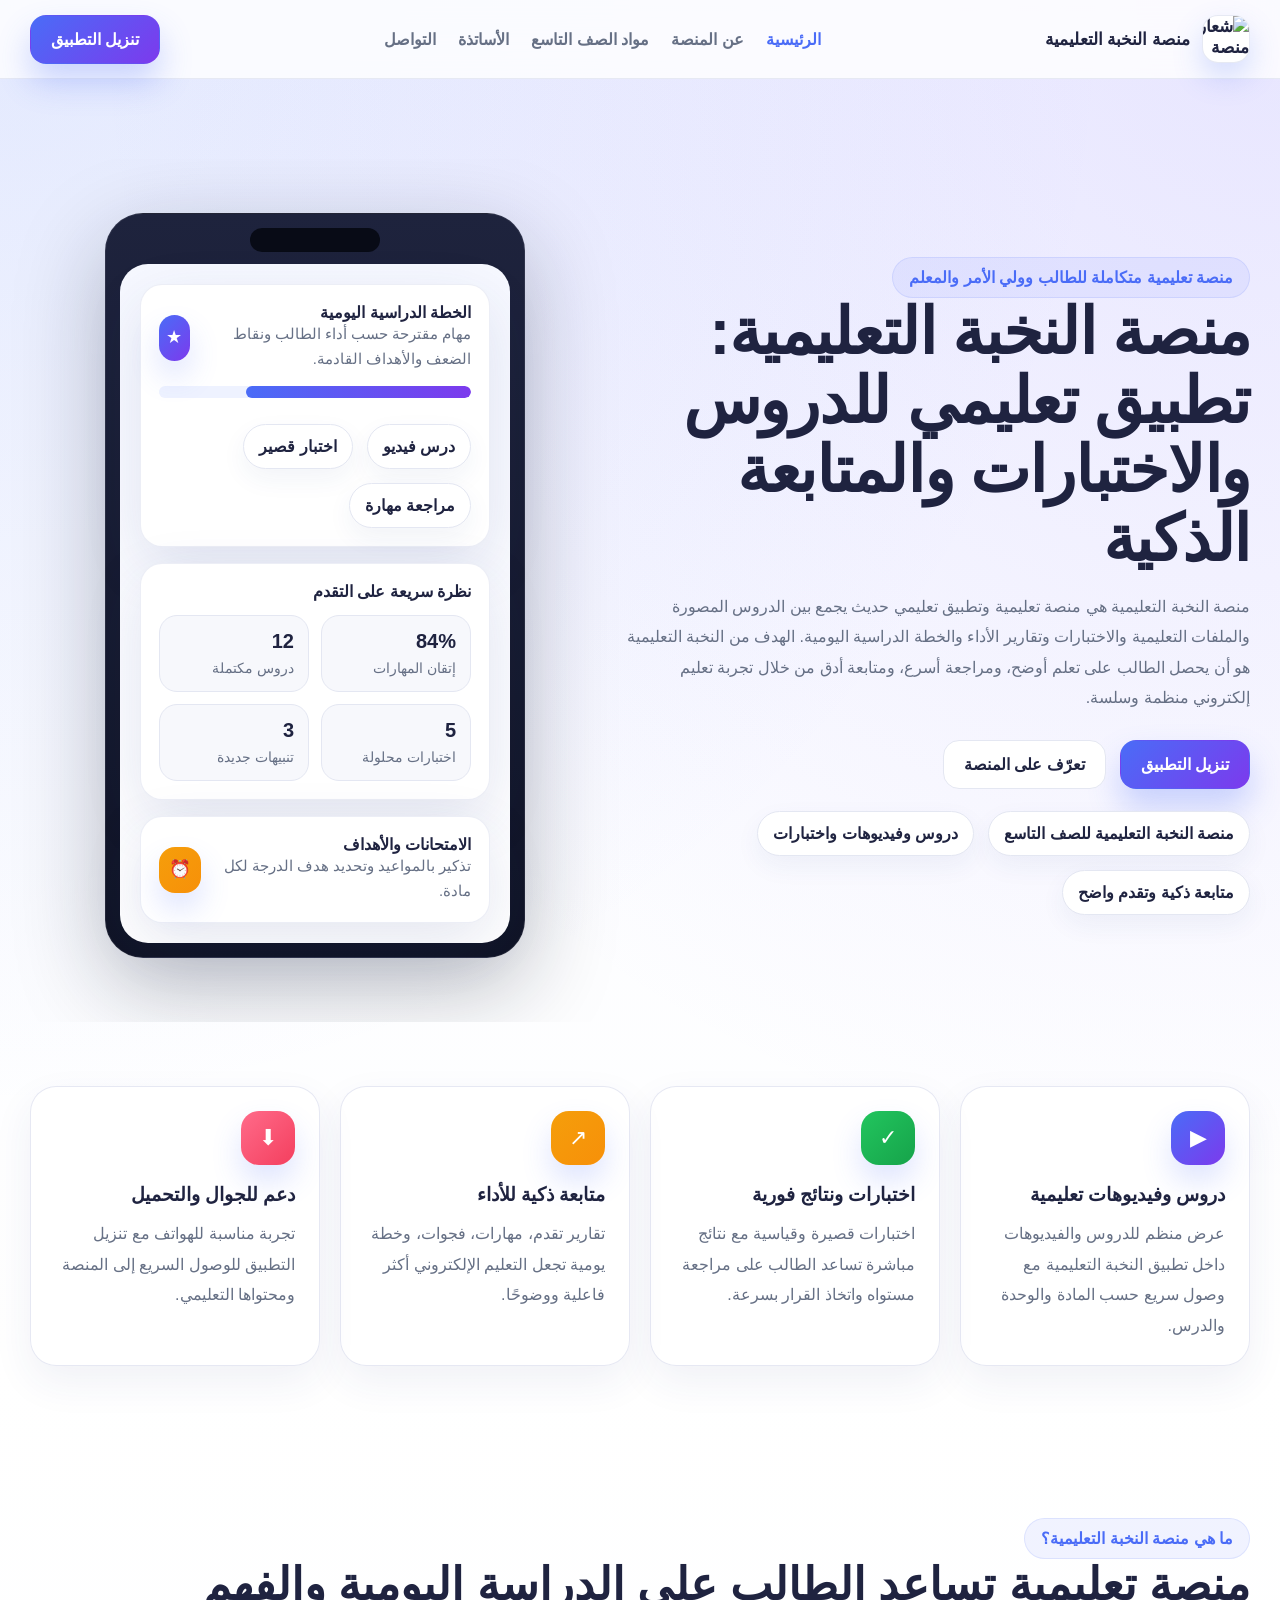
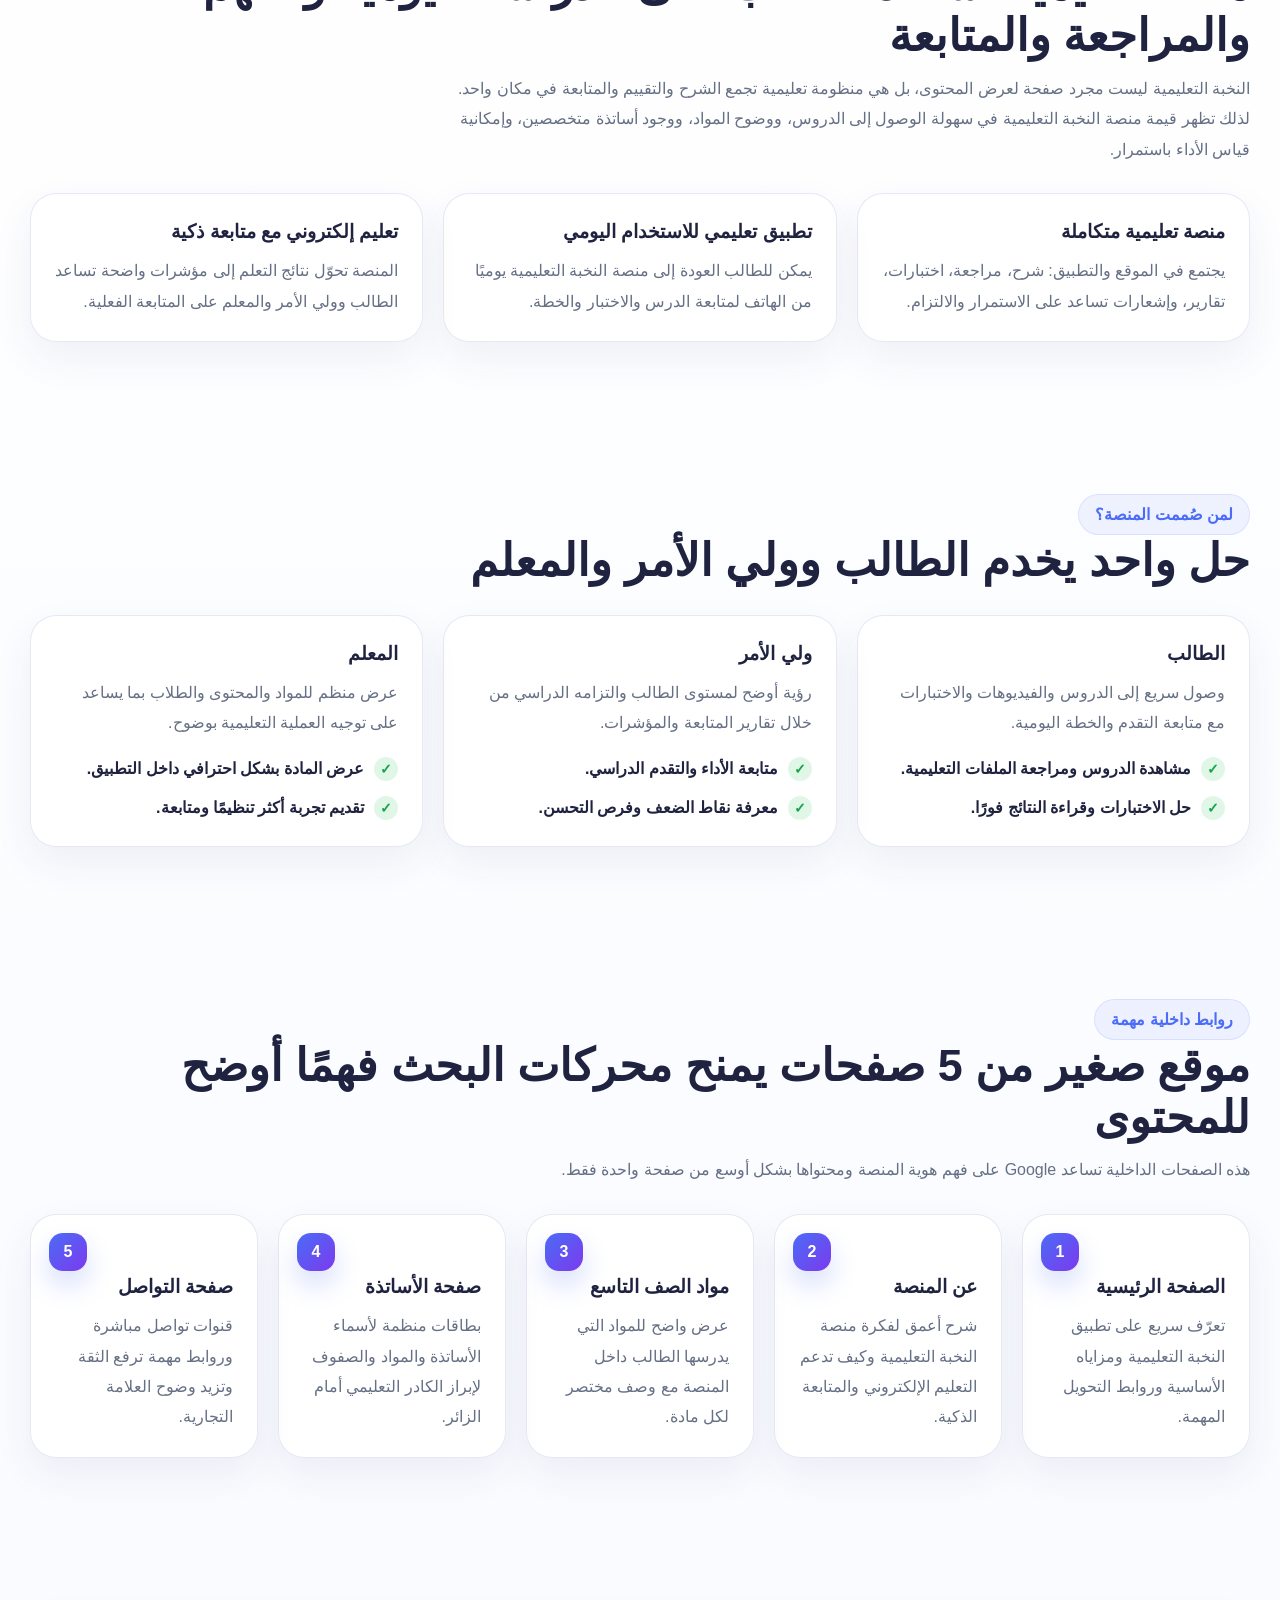
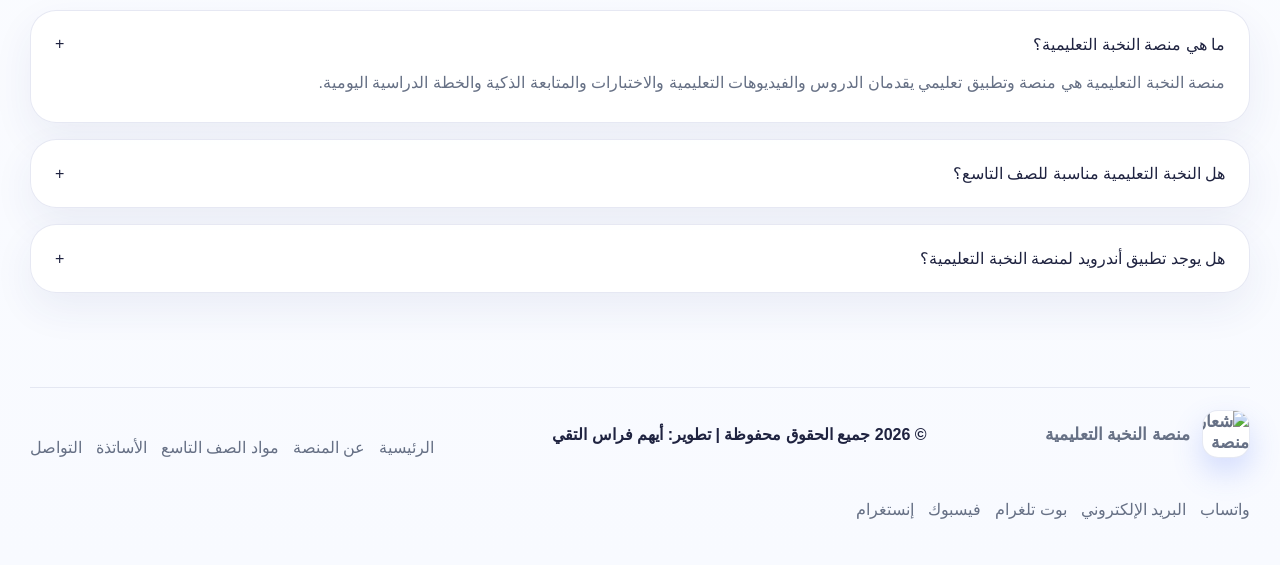
==== commit d8b8f1e0: "#11 : edit photo" ====
--- a/index.html
+++ b/index.html
@@ -9,19 +9,19 @@
   <meta name="theme-color" content="#4A6CF7" />
   <meta name="author" content="أيهم فراس التقي" />
   <link rel="canonical" href="https://alnokhbaeducation.com/" />
-  <link rel="icon" type="image/jpeg" href="assets/images/logo.jpg" />
+  <link rel="icon" type="image/jpeg" href="assets/images/logo.png" />
   <meta property="og:locale" content="ar_AR" />
   <meta property="og:type" content="website" />
   <meta property="og:title" content="منصة النخبة التعليمية | تطبيق تعليمي للدروس والاختبارات والمتابعة الذكية" />
   <meta property="og:description" content="منصة النخبة التعليمية هي منصة وتطبيق تعليمي حديث يوفّر الدروس والفيديوهات التعليمية والاختبارات وتتبع التقدم والخطة الدراسية اليومية والمتابعة الذكية للطلاب." />
   <meta property="og:url" content="https://alnokhbaeducation.com/" />
   <meta property="og:site_name" content="منصة النخبة التعليمية" />
-  <meta property="og:image" content="https://alnokhbaeducation.com/assets/images/logo.jpg" />
+  <meta property="og:image" content="https://alnokhbaeducation.com/assets/images/logo.png" />
   <meta property="og:image:alt" content="شعار منصة النخبة التعليمية" />
   <meta name="twitter:card" content="summary_large_image" />
   <meta name="twitter:title" content="منصة النخبة التعليمية | تطبيق تعليمي للدروس والاختبارات والمتابعة الذكية" />
   <meta name="twitter:description" content="منصة النخبة التعليمية هي منصة وتطبيق تعليمي حديث يوفّر الدروس والفيديوهات التعليمية والاختبارات وتتبع التقدم والخطة الدراسية اليومية والمتابعة الذكية للطلاب." />
-  <meta name="twitter:image" content="https://alnokhbaeducation.com/assets/images/logo.jpg" />
+  <meta name="twitter:image" content="https://alnokhbaeducation.com/assets/images/logo.png" />
   <link rel="stylesheet" href="assets/css/styles.css" />
 
   <script type="application/ld+json">
@@ -33,7 +33,7 @@
         "name": "منصة النخبة التعليمية",
         "alternateName": ["النخبة التعليمية", "النخبة"],
         "url": "https://alnokhbaeducation.com/",
-        "logo": "https://alnokhbaeducation.com/assets/images/logo.jpg",
+        "logo": "https://alnokhbaeducation.com/assets/images/logo.png",
         "description": "منصة النخبة التعليمية هي منصة وتطبيق تعليمي حديث يوفّر الدروس والفيديوهات التعليمية والاختبارات والمتابعة الذكية للطلاب.",
         "inLanguage": "ar"
       },
@@ -68,7 +68,7 @@
     <div class="container">
       <nav class="nav" aria-label="التنقل الرئيسي">
         <a href="index.html" class="brand" aria-label="العودة إلى الصفحة الرئيسية">
-          <span class="brand-mark"><img src="assets/images/logo.jpg" alt="شعار منصة النخبة التعليمية" /></span>
+          <span class="brand-mark"><img src="assets/images/logo.png" alt="شعار منصة النخبة التعليمية" /></span>
           <span>منصة النخبة التعليمية</span>
         </a>
         <div class="nav-links"><a href="index.html" class="active">الرئيسية</a><a href="about.html" class="">عن المنصة</a><a href="subjects.html" class="">مواد الصف التاسع</a><a href="teachers.html" class="">الأساتذة</a><a href="contact.html" class="">التواصل</a></div>
@@ -266,7 +266,7 @@
   <footer class="footer">
     <div class="container footer-box">
       <div class="brand">
-        <span class="brand-mark"><img src="assets/images/logo.jpg" alt="شعار منصة النخبة التعليمية" /></span>
+        <span class="brand-mark"><img src="assets/images/logo.png" alt="شعار منصة النخبة التعليمية" /></span>
         <span>منصة النخبة التعليمية</span>
       </div>
       <div class="text-strong">© <span id="year"></span> جميع الحقوق محفوظة | تطوير: أيهم فراس التقي</div>
